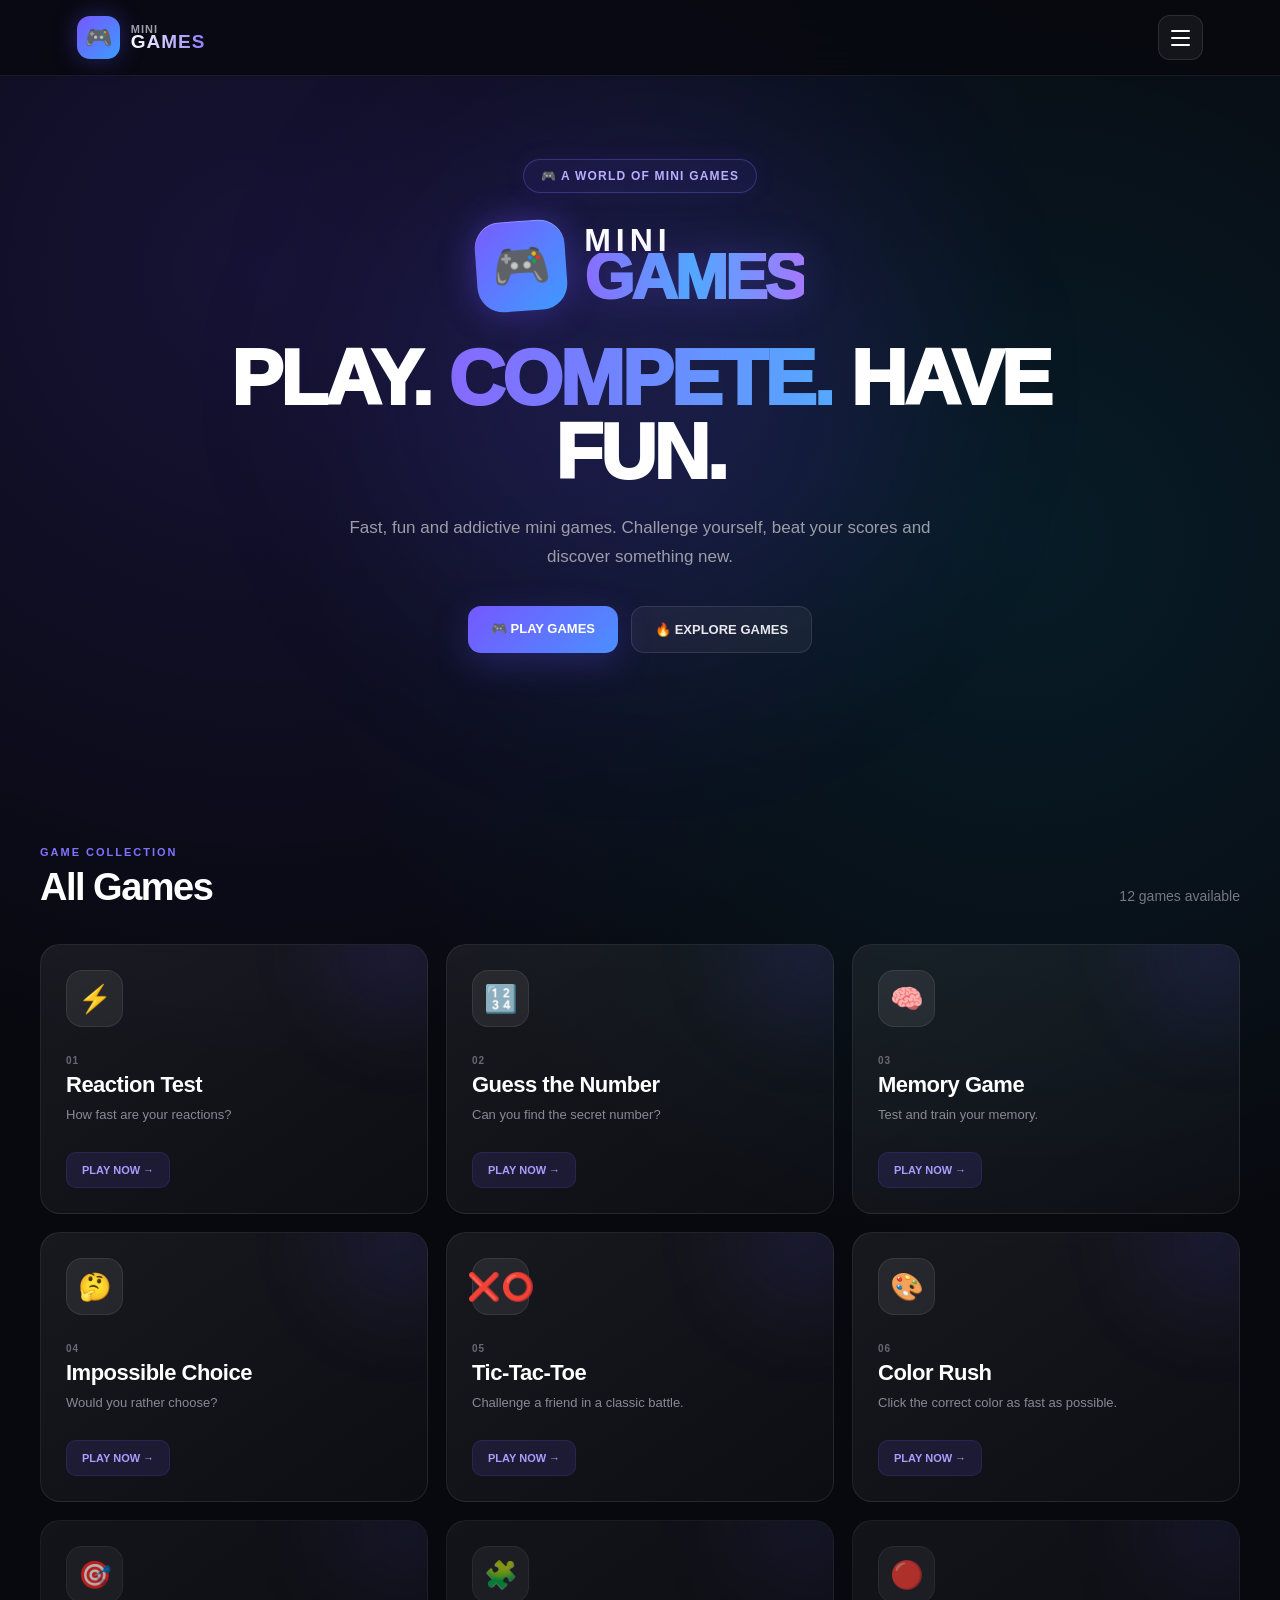
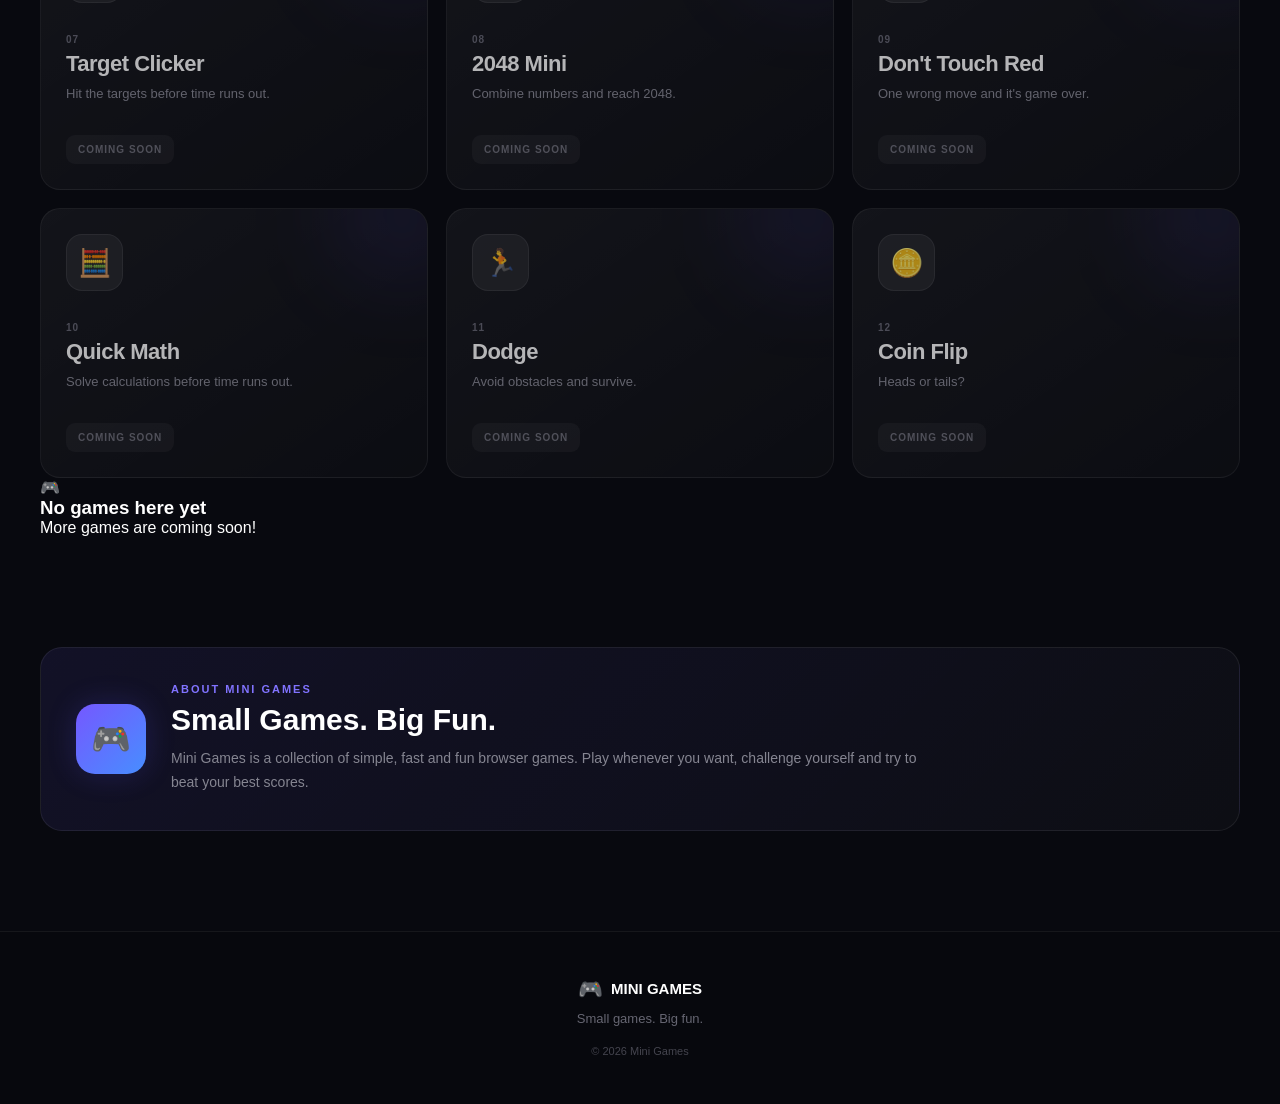
==== index.html @ 621a55b3 "Update index.html" ====
<!DOCTYPE html>
<html lang="en">
<head>
  <meta charset="UTF-8">
  <meta name="viewport" content="width=device-width, initial-scale=1.0">

  <title>Mini Games</title>
  <meta
    name="description"
    content="Play fun, fast and addictive mini games online for free."
  >

  <link rel="stylesheet" href="style.css">
</head>

<body>

  <!-- ================================
       MENU OVERLAY
  ================================= -->

  <div class="menu-overlay" id="menuOverlay"></div>


  <!-- ================================
       SIDE MENU
  ================================= -->

  <aside class="side-menu" id="sideMenu">

    <div class="menu-header">

      <div class="menu-logo">
        <span class="menu-logo-icon">🎮</span>

        <div>
          <span>MINI</span>
          <strong>GAMES</strong>
        </div>
      </div>

      <button
        class="close-menu"
        id="closeMenu"
        aria-label="Close menu"
      >
        ×
      </button>

    </div>


    <div class="menu-title">
      GAME CATEGORIES
    </div>


    <nav class="category-menu">

      <button class="category-link active" data-filter="all">
        <span>🎮</span>
        <span>All Games</span>
      </button>

      <button class="category-link" data-filter="two-players">
        <span>👥</span>
        <span>Two Players</span>
      </button>

      <button class="category-link" data-filter="brain">
        <span>🧠</span>
        <span>Brain & Memory</span>
      </button>

      <button class="category-link" data-filter="math">
        <span>🧮</span>
        <span>Math</span>
      </button>

      <button class="category-link" data-filter="reflex">
        <span>⚡</span>
        <span>Reflex</span>
      </button>

      <button class="category-link" data-filter="action">
        <span>🏃</span>
        <span>Action</span>
      </button>

      <button class="category-link" data-filter="choice">
        <span>🎲</span>
        <span>Luck & Choice</span>
      </button>

    </nav>


    <div class="menu-divider"></div>


    <nav class="extra-menu">

      <a href="#home">
        🏠 Home
      </a>

      <a href="#about">
        ℹ️ About
      </a>

    </nav>

  </aside>


  <!-- ================================
       TOP BAR
  ================================= -->

  <header class="topbar">

    <div class="topbar-logo">

      <div class="topbar-icon">
        🎮
      </div>

      <div class="topbar-name">
        <span>MINI</span>
        <strong>GAMES</strong>
      </div>

    </div>


    <button
      class="menu-button"
      id="openMenu"
      aria-label="Open menu"
    >
      <span></span>
      <span></span>
      <span></span>
    </button>

  </header>


  <!-- ================================
       MAIN
  ================================= -->

  <main id="home">


    <!-- HERO -->

    <section class="hero">

      <div class="hero-content">

        <div class="hero-badge">
          🎮 A WORLD OF MINI GAMES
        </div>


        <div class="hero-logo">

          <div class="hero-logo-icon">
            🎮
          </div>

          <div class="hero-logo-text">
            <span>MINI</span>
            <strong>GAMES</strong>
          </div>

        </div>


        <h1>
          PLAY.
          <span>COMPETE.</span>
          HAVE FUN.
        </h1>


        <p>
          Fast, fun and addictive mini games.
          Challenge yourself, beat your scores
          and discover something new.
        </p>


        <div class="hero-buttons">

          <a
            href="#games"
            class="btn btn-primary"
          >
            🎮 PLAY GAMES
          </a>

          <a
            href="#games"
            class="btn btn-secondary"
          >
            🔥 EXPLORE GAMES
          </a>

        </div>

      </div>

    </section>


    <!-- ================================
         GAMES
    ================================= -->

    <section
      class="games-section"
      id="games"
    >

      <div class="section-heading">

        <div>

          <span class="section-label">
            GAME COLLECTION
          </span>

          <h2 id="gamesTitle">
            All Games
          </h2>

        </div>

        <p id="gamesCount">
          12 games available
        </p>

      </div>


      <div class="games-grid" id="gamesGrid">


        <!-- ================================
             01 REACTION TEST
        ================================= -->

        <article
          class="game-card"
          data-category="reflex"
        >

          <div class="game-icon">
            ⚡
          </div>

          <div class="game-info">

            <span class="game-number">
              01
            </span>

            <h3>
              Reaction Test
            </h3>

            <p>
              How fast are your reactions?
            </p>

          </div>

          <a
            href="games/reaction.html"
            class="game-button"
          >
            PLAY NOW →
          </a>

        </article>


        <!-- ================================
             02 GUESS THE NUMBER
        ================================= -->

        <article
          class="game-card"
          data-category="brain"
        >

          <div class="game-icon">
            🔢
          </div>

          <div class="game-info">

            <span class="game-number">
              02
            </span>

            <h3>
              Guess the Number
            </h3>

            <p>
              Can you find the secret number?
            </p>

          </div>

          <a
            href="games/guess.html"
            class="game-button"
          >
            PLAY NOW →
          </a>

        </article>


        <!-- ================================
             03 MEMORY
        ================================= -->

        <article
          class="game-card"
          data-category="brain"
        >

          <div class="game-icon">
            🧠
          </div>

          <div class="game-info">

            <span class="game-number">
              03
            </span>

            <h3>
              Memory Game
            </h3>

            <p>
              Test and train your memory.
            </p>

          </div>

          <a
            href="games/memory.html"
            class="game-button"
          >
            PLAY NOW →
          </a>

        </article>


        <!-- ================================
             04 IMPOSSIBLE CHOICE
        ================================= -->

        <article
          class="game-card"
          data-category="choice"
        >

          <div class="game-icon">
            🤔
          </div>

          <div class="game-info">

            <span class="game-number">
              04
            </span>

            <h3>
              Impossible Choice
            </h3>

            <p>
              Would you rather choose?
            </p>

          </div>

          <a
            href="games/impossible.html"
            class="game-button"
          >
            PLAY NOW →
          </a>

        </article>


        <!-- ================================
             05 TIC TAC TOE
        ================================= -->

        <article
          class="game-card"
          data-category="two-players"
        >

          <div class="game-icon">
            ❌⭕
          </div>

          <div class="game-info">

            <span class="game-number">
              05
            </span>

            <h3>
              Tic-Tac-Toe
            </h3>

            <p>
              Challenge a friend in a classic battle.
            </p>

          </div>

          <a
            href="games/tic-tac-toe.html"
            class="game-button"
          >
            PLAY NOW →
          </a>

        </article>


        <!-- ================================
             06 COLOR RUSH
        ================================= -->

        <article
          class="game-card"
          data-category="reflex"
        >

          <div class="game-icon">
            🎨
          </div>

          <div class="game-info">

            <span class="game-number">
              06
            </span>

            <h3>
              Color Rush
            </h3>

            <p>
              Click the correct color as fast as possible.
            </p>

          </div>

          <a
            href="games/color-rush.html"
            class="game-button"
          >
            PLAY NOW →
          </a>

        </article>


        <!-- ================================
             07 TARGET CLICKER
        ================================= -->

        <article
          class="game-card coming-soon"
          data-category="reflex"
        >

          <div class="game-icon">
            🎯
          </div>

          <div class="game-info">

            <span class="game-number">
              07
            </span>

            <h3>
              Target Clicker
            </h3>

            <p>
              Hit the targets before time runs out.
            </p>

          </div>

          <span class="coming-label">
            COMING SOON
          </span>

        </article>


        <!-- ================================
             08 2048
        ================================= -->

        <article
          class="game-card coming-soon"
          data-category="brain"
        >

          <div class="game-icon">
            🧩
          </div>

          <div class="game-info">

            <span class="game-number">
              08
            </span>

            <h3>
              2048 Mini
            </h3>

            <p>
              Combine numbers and reach 2048.
            </p>

          </div>

          <span class="coming-label">
            COMING SOON
          </span>

        </article>


        <!-- ================================
             09 DON'T TOUCH RED
        ================================= -->

        <article
          class="game-card coming-soon"
          data-category="action"
        >

          <div class="game-icon">
            🔴
          </div>

          <div class="game-info">

            <span class="game-number">
              09
            </span>

            <h3>
              Don't Touch Red
            </h3>

            <p>
              One wrong move and it's game over.
            </p>

          </div>

          <span class="coming-label">
            COMING SOON
          </span>

        </article>


        <!-- ================================
             10 QUICK MATH
        ================================= -->

        <article
          class="game-card coming-soon"
          data-category="math"
        >

          <div class="game-icon">
            🧮
          </div>

          <div class="game-info">

            <span class="game-number">
              10
            </span>

            <h3>
              Quick Math
            </h3>

            <p>
              Solve calculations before time runs out.
            </p>

          </div>

          <span class="coming-label">
            COMING SOON
          </span>

        </article>


        <!-- ================================
             11 DODGE
        ================================= -->

        <article
          class="game-card coming-soon"
          data-category="action"
        >

          <div class="game-icon">
            🏃
          </div>

          <div class="game-info">

            <span class="game-number">
              11
            </span>

            <h3>
              Dodge
            </h3>

            <p>
              Avoid obstacles and survive.
            </p>

          </div>

          <span class="coming-label">
            COMING SOON
          </span>

        </article>


        <!-- ================================
             12 COIN FLIP
        ================================= -->

        <article
          class="game-card coming-soon"
          data-category="choice"
        >

          <div class="game-icon">
            🪙
          </div>

          <div class="game-info">

            <span class="game-number">
              12
            </span>

            <h3>
              Coin Flip
            </h3>

            <p>
              Heads or tails?
            </p>

          </div>

          <span class="coming-label">
            COMING SOON
          </span>

        </article>


      </div>


      <!-- NO RESULTS -->

      <div
        class="no-results"
        id="noResults"
      >

        <div>
          🎮
        </div>

        <h3>
          No games here yet
        </h3>

        <p>
          More games are coming soon!
        </p>

      </div>

    </section>


    <!-- ================================
         ABOUT
    ================================= -->

    <section
      class="about-section"
      id="about"
    >

      <div class="about-box">

        <div class="about-icon">
          🎮
        </div>

        <div>

          <span class="section-label">
            ABOUT MINI GAMES
          </span>

          <h2>
            Small Games. Big Fun.
          </h2>

          <p>
            Mini Games is a collection of simple,
            fast and fun browser games. Play whenever
            you want, challenge yourself and try to
            beat your best scores.
          </p>

        </div>

      </div>

    </section>

  </main>


  <!-- ================================
       FOOTER
  ================================= -->

  <footer>

    <div class="footer-logo">

      <span>🎮</span>

      <strong>
        MINI GAMES
      </strong>

    </div>

    <p>
      Small games. Big fun.
    </p>

    <span class="copyright">
      © 2026 Mini Games
    </span>

  </footer>


  <!-- ================================
       JAVASCRIPT
  ================================= -->

  <script>

    /* -------------------------------
       MENU
    -------------------------------- */

    const openMenu =
      document.getElementById("openMenu");

    const closeMenu =
      document.getElementById("closeMenu");

    const sideMenu =
      document.getElementById("sideMenu");

    const menuOverlay =
      document.getElementById("menuOverlay");


    function showMenu() {

      sideMenu.classList.add("active");

      menuOverlay.classList.add("active");

      document.body.classList.add("menu-open");

    }


    function hideMenu() {

      sideMenu.classList.remove("active");

      menuOverlay.classList.remove("active");

      document.body.classList.remove("menu-open");

    }


    openMenu.addEventListener(
      "click",
      showMenu
    );

    closeMenu.addEventListener(
      "click",
      hideMenu
    );

    menuOverlay.addEventListener(
      "click",
      hideMenu
    );


    /* -------------------------------
       GAME FILTER
    -------------------------------- */

    const categoryLinks =
      document.querySelectorAll(
        ".category-link"
      );

    const gameCards =
      document.querySelectorAll(
        ".game-card"
      );

    const gamesTitle =
      document.getElementById(
        "gamesTitle"
      );

    const gamesCount =
      document.getElementById(
        "gamesCount"
      );

    const noResults =
      document.getElementById(
        "noResults"
      );


    const categoryNames = {

      "all": "All Games",

      "two-players":
        "Two Players",

      "brain":
        "Brain & Memory",

      "math":
        "Math",

      "reflex":
        "Reflex",

      "action":
        "Action",

      "choice":
        "Luck & Choice"

    };


    function filterGames(category) {

      let visibleGames = 0;


      gameCards.forEach(card => {

        const cardCategory =
          card.dataset.category;


        if (
          category === "all" ||
          cardCategory === category
        ) {

          card.classList.remove(
            "hidden-game"
          );

          visibleGames++;

        } else {

          card.classList.add(
            "hidden-game"
          );

        }

      });


      gamesTitle.textContent =
        categoryNames[category];


      if (visibleGames === 1) {

        gamesCount.textContent =
          "1 game";

      } else {

        gamesCount.textContent =
          visibleGames + " games";

      }


      if (visibleGames === 0) {

        noResults.classList.add(
          "show"
        );

      } else {

        noResults.classList.remove(
          "show"
        );

      }

    }


    categoryLinks.forEach(button => {

      button.addEventListener(
        "click",
        () => {

          categoryLinks.forEach(
            item =>
              item.classList.remove(
                "active"
              )
          );


          button.classList.add(
            "active"
          );


          const category =
            button.dataset.filter;


          filterGames(category);

          hideMenu();


          document.getElementById(
            "games"
          ).scrollIntoView({
            behavior: "smooth"
          });

        }
      );

    });


    /* -------------------------------
       CLOSE MENU WITH ESC
    -------------------------------- */

    document.addEventListener(
      "keydown",
      event => {

        if (event.key === "Escape") {

          hideMenu();

        }

      }
    );

  </script>

</body>
</html>
---- style.css ----
/* ================================
   MINI GAMES
   MAIN WEBSITE STYLES
================================ */

* {
  margin: 0;
  padding: 0;
  box-sizing: border-box;
}

html {
  scroll-behavior: smooth;
}

body {
  font-family: Arial, Helvetica, sans-serif;
  background:
    radial-gradient(circle at 20% 10%, rgba(96, 70, 255, 0.16), transparent 30%),
    radial-gradient(circle at 80% 20%, rgba(0, 200, 255, 0.10), transparent 30%),
    #08090f;
  color: #ffffff;
  min-height: 100vh;
  overflow-x: hidden;
}

body.menu-open {
  overflow: hidden;
}

a {
  text-decoration: none;
  color: inherit;
}


/* ================================
   TOP BAR
================================ */

.topbar {
  position: sticky;
  top: 0;
  z-index: 1000;

  height: 76px;
  padding: 0 6%;

  display: flex;
  align-items: center;
  justify-content: space-between;

  background: rgba(8, 9, 15, 0.82);
  backdrop-filter: blur(18px);

  border-bottom: 1px solid rgba(255, 255, 255, 0.07);
}


/* TOPBAR LOGO */

.topbar-logo {
  display: flex;
  align-items: center;
  gap: 11px;

  cursor: pointer;
}

.topbar-icon {
  width: 43px;
  height: 43px;

  display: flex;
  align-items: center;
  justify-content: center;

  border-radius: 13px;

  background: linear-gradient(135deg, #7657ff, #3c9cff);

  font-size: 22px;

  box-shadow:
    0 0 25px rgba(100, 80, 255, 0.35);
}

.topbar-name {
  display: flex;
  flex-direction: column;

  line-height: 0.82;
  letter-spacing: 1px;
}

.topbar-name span {
  font-size: 11px;
  font-weight: 800;

  color: #9c9ca8;
}

.topbar-name strong {
  font-size: 19px;
  font-weight: 900;

  background: linear-gradient(90deg, #ffffff, #8f7cff);
  -webkit-background-clip: text;
  background-clip: text;
  color: transparent;
}


/* MENU BUTTON */

.menu-button {
  width: 45px;
  height: 45px;

  border: 1px solid rgba(255,255,255,0.1);
  border-radius: 12px;

  background: rgba(255,255,255,0.05);

  display: flex;
  flex-direction: column;
  justify-content: center;
  align-items: center;
  gap: 5px;

  cursor: pointer;

  transition: 0.25s;
}

.menu-button:hover {
  background: rgba(255,255,255,0.1);
  transform: scale(1.05);
}

.menu-button span {
  width: 19px;
  height: 2px;

  border-radius: 5px;

  background: white;
}


/* ================================
   SIDE MENU
================================ */

.side-menu {
  position: fixed;
  top: 0;
  left: 0;

  width: 310px;
  height: 100vh;

  padding: 25px;

  z-index: 2000;

  background:
    radial-gradient(circle at top left, rgba(100, 70, 255, 0.2), transparent 35%),
    #10111a;

  border-right: 1px solid rgba(255,255,255,0.08);

  transform: translateX(-100%);
  transition: transform 0.35s ease;
}

.side-menu.active {
  transform: translateX(0);
}

.menu-overlay {
  position: fixed;
  inset: 0;

  z-index: 1500;

  background: rgba(0,0,0,0.65);

  opacity: 0;
  pointer-events: none;

  transition: 0.3s;
}

.menu-overlay.active {
  opacity: 1;
  pointer-events: auto;
}

.menu-header {
  display: flex;
  align-items: center;
  justify-content: space-between;

  margin-bottom: 45px;
}

.menu-logo {
  display: flex;
  align-items: center;
  gap: 10px;

  font-size: 16px;
  font-weight: 900;
  letter-spacing: 1px;
}

.menu-logo-icon {
  width: 39px;
  height: 39px;

  display: flex;
  align-items: center;
  justify-content: center;

  border-radius: 11px;

  background: linear-gradient(135deg, #7657ff, #3c9cff);

  box-shadow: 0 0 20px rgba(100,80,255,0.3);
}

.close-menu {
  width: 40px;
  height: 40px;

  border: none;
  border-radius: 10px;

  background: rgba(255,255,255,0.07);
  color: white;

  font-size: 28px;

  cursor: pointer;
}

.side-menu nav {
  display: flex;
  flex-direction: column;
  gap: 8px;
}

.side-menu nav a {
  padding: 15px 16px;

  border-radius: 12px;

  color: #c9c9d3;

  font-size: 15px;
  font-weight: 700;

  transition: 0.25s;
}

.side-menu nav a:hover {
  color: white;

  background: rgba(255,255,255,0.07);

  transform: translateX(5px);
}


/* ================================
   HERO
================================ */

.hero {
  min-height: 680px;

  display: flex;
  align-items: center;
  justify-content: center;

  text-align: center;

  padding: 80px 20px 100px;

  position: relative;
}

.hero::before {
  content: "";

  position: absolute;

  width: 500px;
  height: 500px;

  border-radius: 50%;

  background: rgba(99, 75, 255, 0.13);

  filter: blur(100px);

  top: 60px;
  left: 50%;

  transform: translateX(-50%);

  pointer-events: none;
}

.hero-content {
  position: relative;
  z-index: 1;

  max-width: 900px;
}


/* BADGE */

.hero-badge {
  display: inline-flex;

  padding: 9px 17px;

  border-radius: 999px;

  border: 1px solid rgba(130, 110, 255, 0.3);

  background: rgba(100, 80, 255, 0.08);

  color: #b8afff;

  font-size: 12px;
  font-weight: 800;
  letter-spacing: 1.2px;

  margin-bottom: 28px;

  box-shadow: 0 0 25px rgba(100,80,255,0.08);
}


/* ================================
   BIG LOGO
================================ */

.hero-logo {
  display: flex;
  justify-content: center;
  align-items: center;

  gap: 18px;

  margin-bottom: 30px;
}

.hero-logo-icon {
  width: 90px;
  height: 90px;

  display: flex;
  align-items: center;
  justify-content: center;

  border-radius: 26px;

  font-size: 47px;

  background:
    linear-gradient(135deg, #795cff, #3d9cff);

  box-shadow:
    0 0 35px rgba(100, 80, 255, 0.4),
    inset 0 1px 0 rgba(255,255,255,0.25);

  transform: rotate(-4deg);
}

.hero-logo-text {
  display: flex;
  flex-direction: column;

  text-align: left;

  line-height: 0.78;
}

.hero-logo-text span {
  font-size: 32px;

  font-weight: 900;
  letter-spacing: 5px;

  color: #ffffff;
}

.hero-logo-text strong {
  font-size: 64px;

  font-weight: 1000;
  letter-spacing: -3px;

  background: linear-gradient(
    90deg,
    #8a6cff,
    #52a7ff,
    #a478ff
  );

  -webkit-background-clip: text;
  background-clip: text;

  color: transparent;

  filter: drop-shadow(0 0 18px rgba(110,90,255,0.25));
}


/* HERO HEADING */

.hero h1 {
  font-size: clamp(40px, 7vw, 78px);

  line-height: 0.95;

  font-weight: 1000;

  letter-spacing: -3px;

  margin-bottom: 25px;
}

.hero h1 span {
  display: inline-block;

  background: linear-gradient(90deg, #8669ff, #55a8ff);

  -webkit-background-clip: text;
  background-clip: text;

  color: transparent;
}

.hero p {
  max-width: 620px;

  margin: 0 auto 35px;

  color: #9d9da9;

  font-size: 17px;

  line-height: 1.7;
}


/* HERO BUTTONS */

.hero-buttons {
  display: flex;
  justify-content: center;

  gap: 13px;

  flex-wrap: wrap;
}

.btn {
  padding: 15px 23px;

  border-radius: 13px;

  font-size: 13px;
  font-weight: 900;

  transition: 0.25s;
}

.btn-primary {
  background: linear-gradient(135deg, #7558ff, #4b8fff);

  box-shadow:
    0 10px 35px rgba(91, 78, 255, 0.25);
}

.btn-primary:hover {
  transform: translateY(-3px);

  box-shadow:
    0 15px 40px rgba(91, 78, 255, 0.4);
}

.btn-secondary {
  border: 1px solid rgba(255,255,255,0.1);

  background: rgba(255,255,255,0.05);

  color: #e7e7ed;
}

.btn-secondary:hover {
  background: rgba(255,255,255,0.09);

  transform: translateY(-3px);
}


/* ================================
   GAMES SECTION
================================ */

.games-section {
  max-width: 1250px;

  margin: 0 auto;

  padding: 90px 25px;
}

.section-heading {
  display: flex;
  align-items: end;
  justify-content: space-between;

  gap: 30px;

  margin-bottom: 35px;
}

.section-label {
  display: block;

  color: #8173ff;

  font-size: 11px;
  font-weight: 900;

  letter-spacing: 2px;

  margin-bottom: 8px;
}

.section-heading h2 {
  font-size: 38px;

  letter-spacing: -1.5px;
}

.section-heading > p {
  color: #777783;

  font-size: 14px;

  margin-bottom: 5px;
}


/* GAME GRID */

.games-grid {
  display: grid;

  grid-template-columns: repeat(3, 1fr);

  gap: 18px;
}


/* GAME CARD */

.game-card {
  position: relative;

  min-height: 270px;

  padding: 25px;

  display: flex;
  flex-direction: column;

  justify-content: space-between;

  overflow: hidden;

  border-radius: 20px;

  border: 1px solid rgba(255,255,255,0.08);

  background:
    linear-gradient(
      145deg,
      rgba(255,255,255,0.065),
      rgba(255,255,255,0.025)
    );

  transition:
    transform 0.3s,
    border-color 0.3s,
    box-shadow 0.3s;
}

.game-card::before {
  content: "";

  position: absolute;

  width: 150px;
  height: 150px;

  border-radius: 50%;

  background: rgba(104, 82, 255, 0.10);

  filter: blur(40px);

  top: -70px;
  right: -50px;

  pointer-events: none;
}

.game-card:hover {
  transform: translateY(-7px);

  border-color: rgba(122, 99, 255, 0.35);

  box-shadow:
    0 20px 50px rgba(0,0,0,0.3),
    0 0 30px rgba(90,75,255,0.08);
}


/* GAME ICON */

.game-icon {
  width: 57px;
  height: 57px;

  display: flex;
  align-items: center;
  justify-content: center;

  border-radius: 16px;

  background: rgba(255,255,255,0.07);

  border: 1px solid rgba(255,255,255,0.08);

  font-size: 27px;

  margin-bottom: 20px;
}

.game-info {
  position: relative;
  z-index: 1;
}

.game-number {
  color: #686875;

  font-size: 10px;
  font-weight: 900;

  letter-spacing: 1px;
}

.game-info h3 {
  font-size: 22px;

  margin: 4px 0 7px;

  letter-spacing: -0.5px;
}

.game-info p {
  color: #898995;

  font-size: 13px;

  line-height: 1.5;
}


/* GAME BUTTON */

.game-button {
  display: inline-flex;

  align-self: flex-start;

  margin-top: 25px;

  padding: 11px 15px;

  border-radius: 10px;

  background: rgba(118, 88, 255, 0.12);

  color: #a99cff;

  font-size: 11px;
  font-weight: 900;

  border: 1px solid rgba(118,88,255,0.15);

  transition: 0.25s;
}

.game-button:hover {
  background: rgba(118,88,255,0.2);

  color: white;

  transform: translateX(3px);
}


/* COMING SOON */

.coming-soon {
  opacity: 0.7;
}

.coming-label {
  display: inline-flex;

  align-self: flex-start;

  margin-top: 25px;

  padding: 9px 12px;

  border-radius: 9px;

  background: rgba(255,255,255,0.05);

  color: #6f6f7a;

  font-size: 10px;
  font-weight: 900;

  letter-spacing: 1px;
}


/* ================================
   ABOUT
================================ */

.about-section {
  max-width: 1250px;

  margin: 0 auto;

  padding: 20px 25px 100px;
}

.about-box {
  display: flex;

  align-items: center;

  gap: 25px;

  padding: 35px;

  border-radius: 22px;

  border: 1px solid rgba(255,255,255,0.07);

  background:
    linear-gradient(
      135deg,
      rgba(110,90,255,0.10),
      rgba(255,255,255,0.025)
    );
}

.about-icon {
  width: 70px;
  height: 70px;

  flex-shrink: 0;

  display: flex;
  align-items: center;
  justify-content: center;

  border-radius: 19px;

  background: linear-gradient(135deg, #7558ff, #478eff);

  font-size: 32px;

  box-shadow: 0 0 30px rgba(90,80,255,0.2);
}

.about-box h2 {
  font-size: 30px;

  margin-bottom: 10px;
}

.about-box p {
  max-width: 750px;

  color: #858591;

  line-height: 1.7;

  font-size: 14px;
}


/* ================================
   FOOTER
================================ */

footer {
  padding: 45px 25px;

  text-align: center;

  border-top: 1px solid rgba(255,255,255,0.06);

  background: rgba(0,0,0,0.15);
}

.footer-logo {
  display: flex;

  justify-content: center;
  align-items: center;

  gap: 8px;

  font-size: 15px;

  margin-bottom: 10px;
}

.footer-logo span {
  font-size: 20px;
}

footer p {
  color: #666672;

  font-size: 13px;

  margin-bottom: 15px;
}

.copyright {
  color: #44444e;

  font-size: 11px;
}


/* ================================
   TABLET
================================ */

@media (max-width: 950px) {

  .games-grid {
    grid-template-columns: repeat(2, 1fr);
  }

}


/* ================================
   MOBILE
================================ */

@media (max-width: 650px) {

  .topbar {
    height: 68px;

    padding: 0 18px;
  }

  .topbar-icon {
    width: 39px;
    height: 39px;

    font-size: 20px;
  }

  .topbar-name strong {
    font-size: 17px;
  }


  .side-menu {
    width: 285px;
  }


  .hero {
    min-height: auto;

    padding: 70px 18px 80px;
  }

  .hero-badge {
    font-size: 9px;

    letter-spacing: 0.8px;
  }


  .hero-logo {
    gap: 12px;

    margin-bottom: 28px;
  }

  .hero-logo-icon {
    width: 66px;
    height: 66px;

    border-radius: 19px;

    font-size: 34px;
  }

  .hero-logo-text span {
    font-size: 22px;

    letter-spacing: 3px;
  }

  .hero-logo-text strong {
    font-size: 42px;

    letter-spacing: -2px;
  }


  .hero h1 {
    font-size: 43px;

    letter-spacing: -2px;
  }

  .hero p {
    font-size: 14px;
  }


  .hero-buttons {
    flex-direction: column;

    align-items: stretch;
  }

  .btn {
    text-align: center;
  }


  .games-section {
    padding: 65px 18px;
  }

  .section-heading {
    display: block;
  }

  .section-heading h2 {
    font-size: 31px;
  }

  .section-heading > p {
    margin-top: 8px;
  }


  .games-grid {
    grid-template-columns: 1fr;

    gap: 14px;
  }


  .game-card {
    min-height: 245px;

    padding: 22px;
  }


  .about-section {
    padding: 0 18px 70px;
  }

  .about-box {
    flex-direction: column;

    align-items: flex-start;

    padding: 25px;
  }

  .about-box h2 {
    font-size: 26px;
  }

}


/* ================================
   SMALL MOBILE
================================ */

@media (max-width: 390px) {

  .hero-logo-icon {
    width: 58px;
    height: 58px;

    font-size: 29px;
  }

  .hero-logo-text strong {
    font-size: 35px;
  }

  .hero-logo-text span {
    font-size: 19px;
  }

  .hero h1 {
    font-size: 38px;
  }

}
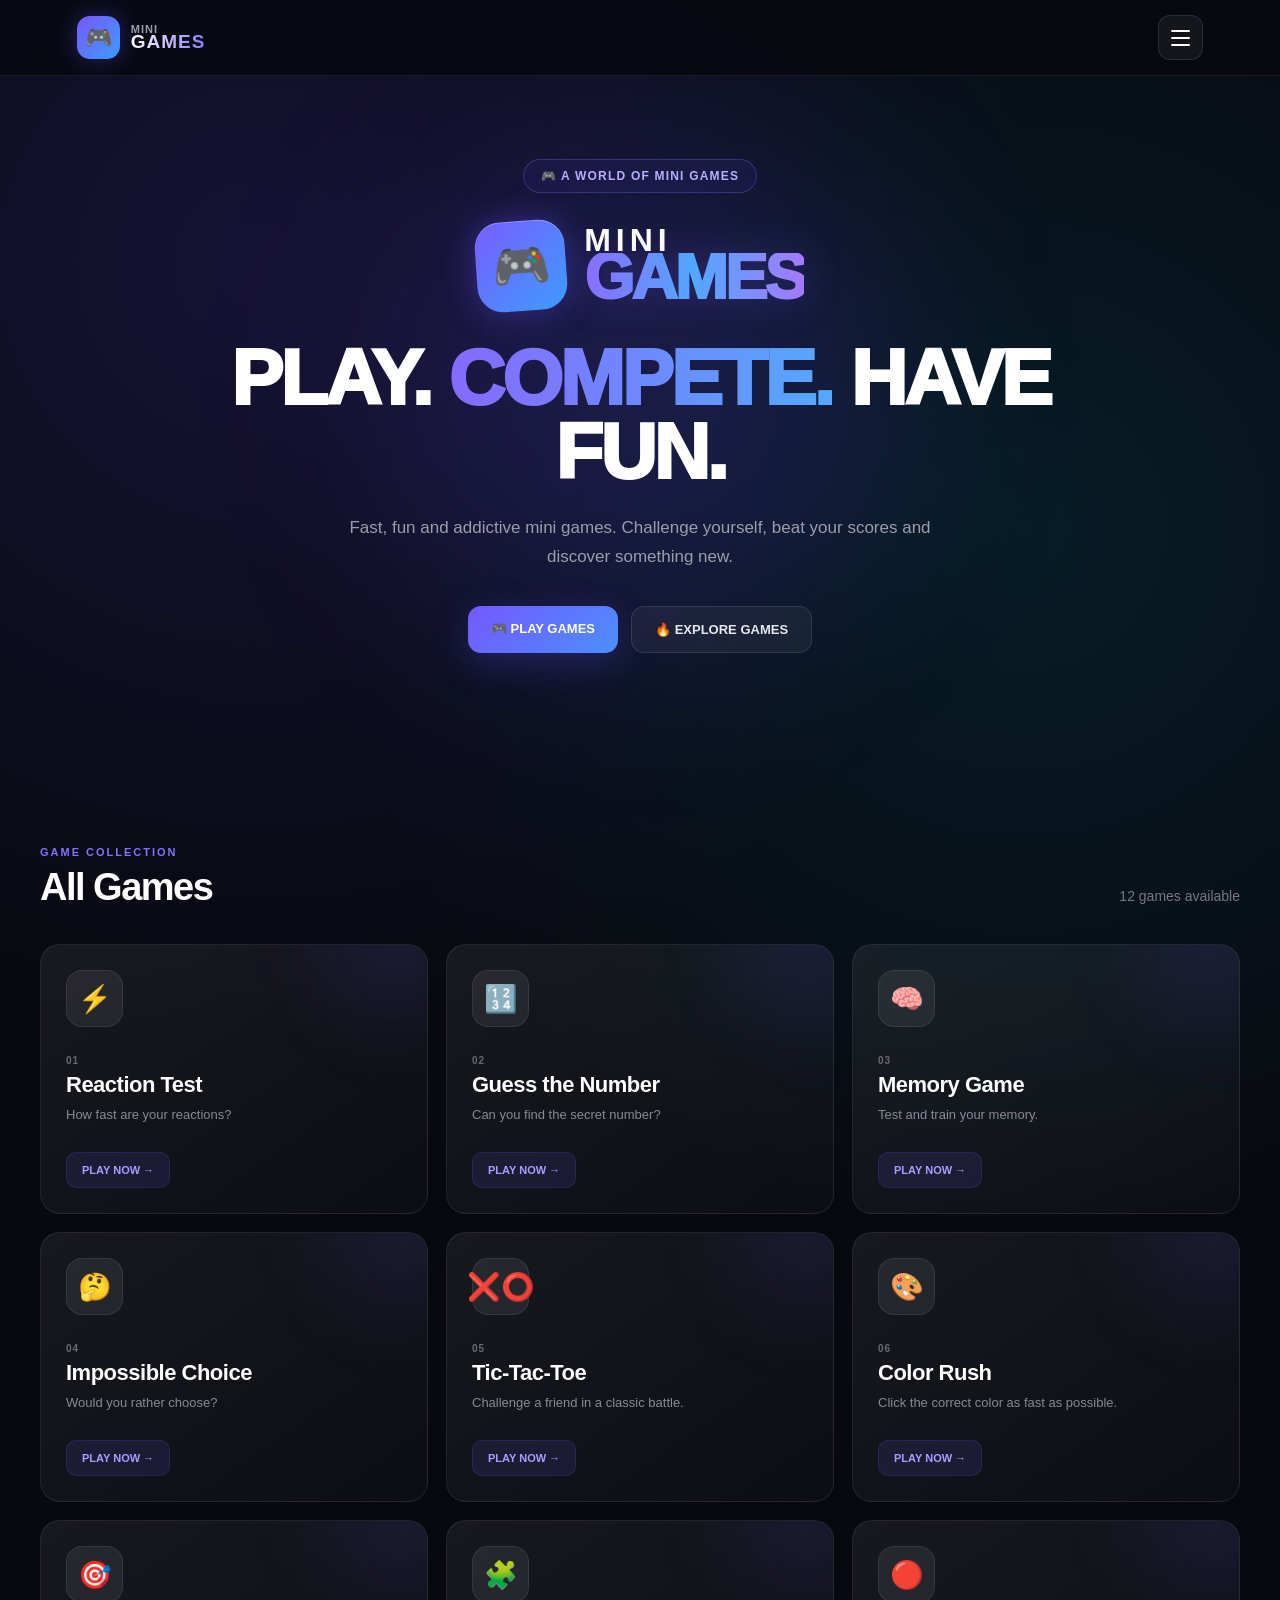
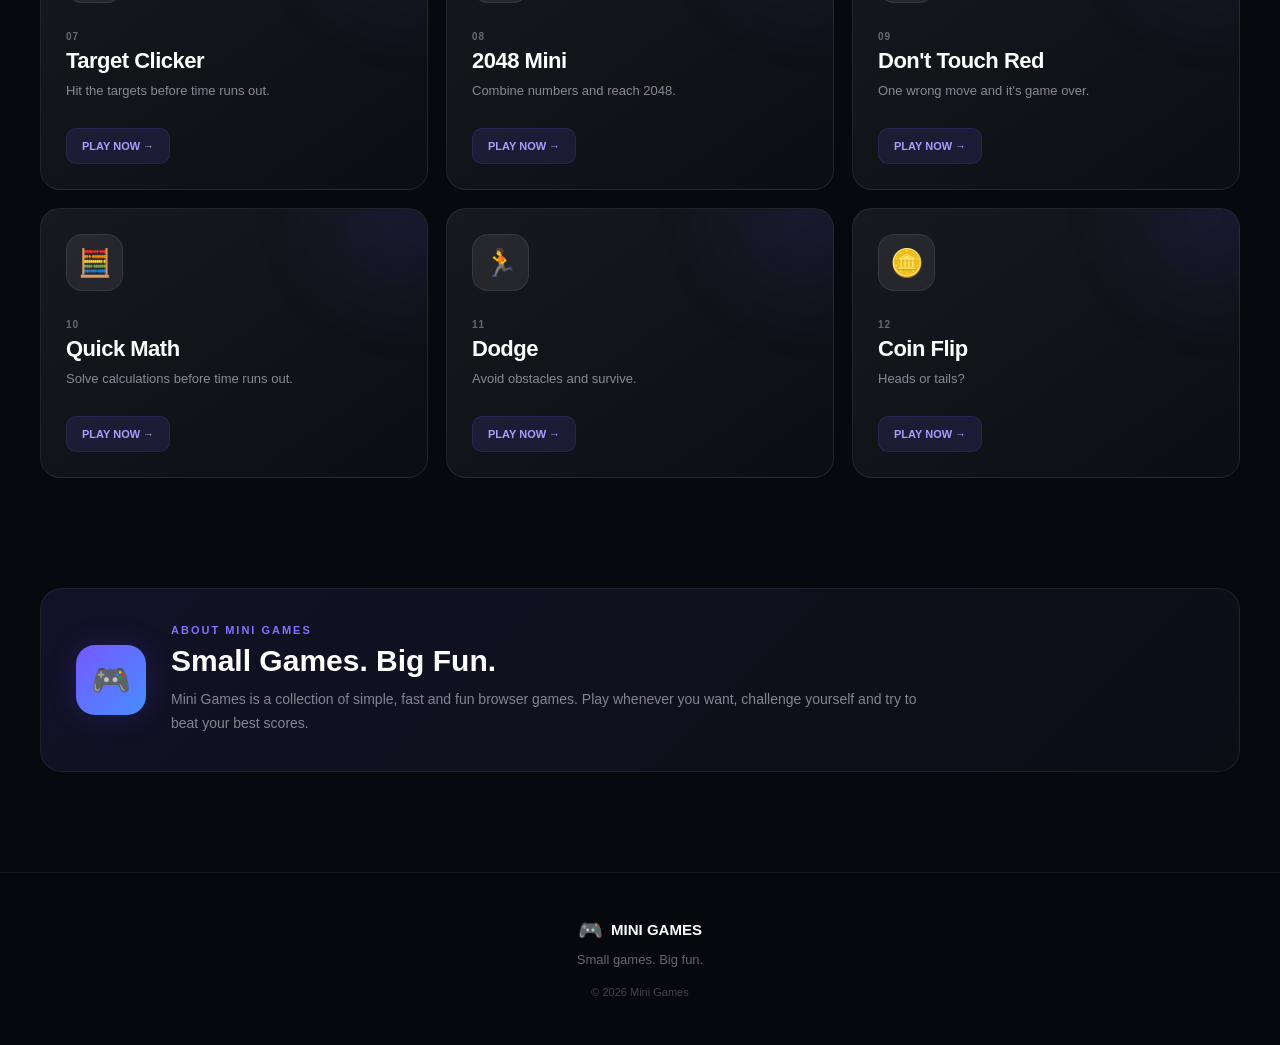
==== commit d526a307: "Update index.html" ====
--- a/index.html
+++ b/index.html
@@ -1,10 +1,12 @@
 <!DOCTYPE html>
 <html lang="en">
+
 <head>
   <meta charset="UTF-8">
   <meta name="viewport" content="width=device-width, initial-scale=1.0">
 
   <title>Mini Games</title>
+
   <meta
     name="description"
     content="Play fun, fast and addictive mini games online for free."
@@ -487,7 +489,7 @@
         ================================= -->
 
         <article
-          class="game-card coming-soon"
+          class="game-card"
           data-category="reflex"
         >
 
@@ -511,9 +513,12 @@
 
           </div>
 
-          <span class="coming-label">
-            COMING SOON
-          </span>
+          <a
+            href="games/target-clicker.html"
+            class="game-button"
+          >
+            PLAY NOW →
+          </a>
 
         </article>
 
@@ -523,7 +528,7 @@
         ================================= -->
 
         <article
-          class="game-card coming-soon"
+          class="game-card"
           data-category="brain"
         >
 
@@ -547,9 +552,12 @@
 
           </div>
 
-          <span class="coming-label">
-            COMING SOON
-          </span>
+          <a
+            href="games/2048.html"
+            class="game-button"
+          >
+            PLAY NOW →
+          </a>
 
         </article>
 
@@ -559,7 +567,7 @@
         ================================= -->
 
         <article
-          class="game-card coming-soon"
+          class="game-card"
           data-category="action"
         >
 
@@ -583,9 +591,12 @@
 
           </div>
 
-          <span class="coming-label">
-            COMING SOON
-          </span>
+          <a
+            href="games/dont-touch-red.html"
+            class="game-button"
+          >
+            PLAY NOW →
+          </a>
 
         </article>
 
@@ -595,7 +606,7 @@
         ================================= -->
 
         <article
-          class="game-card coming-soon"
+          class="game-card"
           data-category="math"
         >
 
@@ -619,9 +630,12 @@
 
           </div>
 
-          <span class="coming-label">
-            COMING SOON
-          </span>
+          <a
+            href="games/quick-math.html"
+            class="game-button"
+          >
+            PLAY NOW →
+          </a>
 
         </article>
 
@@ -631,7 +645,7 @@
         ================================= -->
 
         <article
-          class="game-card coming-soon"
+          class="game-card"
           data-category="action"
         >
 
@@ -655,9 +669,12 @@
 
           </div>
 
-          <span class="coming-label">
-            COMING SOON
-          </span>
+          <a
+            href="games/dodge.html"
+            class="game-button"
+          >
+            PLAY NOW →
+          </a>
 
         </article>
 
@@ -667,7 +684,7 @@
         ================================= -->
 
         <article
-          class="game-card coming-soon"
+          class="game-card"
           data-category="choice"
         >
 
@@ -691,9 +708,12 @@
 
           </div>
 
-          <span class="coming-label">
-            COMING SOON
-          </span>
+          <a
+            href="games/coin-flip.html"
+            class="game-button"
+          >
+            PLAY NOW →
+          </a>
 
         </article>
 
@@ -843,11 +863,13 @@
       showMenu
     );
 
+
     closeMenu.addEventListener(
       "click",
       hideMenu
     );
 
+
     menuOverlay.addEventListener(
       "click",
       hideMenu
@@ -863,21 +885,25 @@
         ".category-link"
       );
 
+
     const gameCards =
       document.querySelectorAll(
         ".game-card"
       );
 
+
     const gamesTitle =
       document.getElementById(
         "gamesTitle"
       );
 
+
     const gamesCount =
       document.getElementById(
         "gamesCount"
       );
 
+
     const noResults =
       document.getElementById(
         "noResults"
@@ -886,7 +912,8 @@
 
     const categoryNames = {
 
-      "all": "All Games",
+      "all":
+        "All Games",
 
       "two-players":
         "Two Players",
@@ -1036,4 +1063,5 @@
   </script>
 
 </body>
+
 </html>
--- a/style.css
+++ b/style.css
@@ -1,7 +1,7 @@
-/* ================================
+/* ==================================
    MINI GAMES
-   MAIN WEBSITE STYLES
-================================ */
+   MAIN STYLE
+================================== */
 
 * {
   margin: 0;
@@ -15,12 +15,24 @@
 
 body {
   font-family: Arial, Helvetica, sans-serif;
-  background:
-    radial-gradient(circle at 20% 10%, rgba(96, 70, 255, 0.16), transparent 30%),
-    radial-gradient(circle at 80% 20%, rgba(0, 200, 255, 0.10), transparent 30%),
+
+  background:
+    radial-gradient(
+      circle at 20% 10%,
+      rgba(96, 70, 255, 0.16),
+      transparent 30%
+    ),
+    radial-gradient(
+      circle at 80% 20%,
+      rgba(0, 200, 255, 0.10),
+      transparent 30%
+    ),
     #08090f;
+
   color: #ffffff;
+
   min-height: 100vh;
+
   overflow-x: hidden;
 }
 
@@ -29,42 +41,50 @@
 }
 
 a {
+  color: inherit;
   text-decoration: none;
-  color: inherit;
-}
-
-
-/* ================================
+}
+
+
+/* ==================================
    TOP BAR
-================================ */
+================================== */
 
 .topbar {
   position: sticky;
+
   top: 0;
+
   z-index: 1000;
 
   height: 76px;
+
   padding: 0 6%;
 
   display: flex;
+
   align-items: center;
+
   justify-content: space-between;
 
-  background: rgba(8, 9, 15, 0.82);
+  background:
+    rgba(8, 9, 15, 0.82);
+
   backdrop-filter: blur(18px);
 
-  border-bottom: 1px solid rgba(255, 255, 255, 0.07);
-}
-
-
-/* TOPBAR LOGO */
+  border-bottom:
+    1px solid rgba(255,255,255,0.07);
+}
+
+
+/* TOP LOGO */
 
 .topbar-logo {
   display: flex;
+
   align-items: center;
+
   gap: 11px;
-
-  cursor: pointer;
 }
 
 .topbar-icon {
@@ -72,29 +92,39 @@
   height: 43px;
 
   display: flex;
+
   align-items: center;
   justify-content: center;
 
   border-radius: 13px;
 
-  background: linear-gradient(135deg, #7657ff, #3c9cff);
+  background:
+    linear-gradient(
+      135deg,
+      #7657ff,
+      #3c9cff
+    );
 
   font-size: 22px;
 
   box-shadow:
-    0 0 25px rgba(100, 80, 255, 0.35);
+    0 0 25px
+    rgba(100,80,255,0.35);
 }
 
 .topbar-name {
   display: flex;
+
   flex-direction: column;
 
   line-height: 0.82;
+
   letter-spacing: 1px;
 }
 
 .topbar-name span {
   font-size: 11px;
+
   font-weight: 800;
 
   color: #9c9ca8;
@@ -102,11 +132,19 @@
 
 .topbar-name strong {
   font-size: 19px;
+
   font-weight: 900;
 
-  background: linear-gradient(90deg, #ffffff, #8f7cff);
+  background:
+    linear-gradient(
+      90deg,
+      #ffffff,
+      #8f7cff
+    );
+
   -webkit-background-clip: text;
   background-clip: text;
+
   color: transparent;
 }
 
@@ -117,15 +155,22 @@
   width: 45px;
   height: 45px;
 
-  border: 1px solid rgba(255,255,255,0.1);
+  border:
+    1px solid rgba(255,255,255,0.1);
+
   border-radius: 12px;
 
-  background: rgba(255,255,255,0.05);
-
-  display: flex;
+  background:
+    rgba(255,255,255,0.05);
+
+  display: flex;
+
   flex-direction: column;
+
   justify-content: center;
+
   align-items: center;
+
   gap: 5px;
 
   cursor: pointer;
@@ -134,7 +179,9 @@
 }
 
 .menu-button:hover {
-  background: rgba(255,255,255,0.1);
+  background:
+    rgba(255,255,255,0.1);
+
   transform: scale(1.05);
 }
 
@@ -148,45 +195,64 @@
 }
 
 
-/* ================================
+/* ==================================
    SIDE MENU
-================================ */
+================================== */
 
 .side-menu {
   position: fixed;
+
   top: 0;
   left: 0;
 
-  width: 310px;
+  width: 315px;
+
   height: 100vh;
 
   padding: 25px;
 
   z-index: 2000;
 
-  background:
-    radial-gradient(circle at top left, rgba(100, 70, 255, 0.2), transparent 35%),
+  overflow-y: auto;
+
+  background:
+    radial-gradient(
+      circle at top left,
+      rgba(100,70,255,0.20),
+      transparent 35%
+    ),
     #10111a;
 
-  border-right: 1px solid rgba(255,255,255,0.08);
-
-  transform: translateX(-100%);
-  transition: transform 0.35s ease;
+  border-right:
+    1px solid rgba(255,255,255,0.08);
+
+  transform:
+    translateX(-100%);
+
+  transition:
+    transform 0.35s ease;
 }
 
 .side-menu.active {
-  transform: translateX(0);
-}
+  transform:
+    translateX(0);
+}
+
+
+/* OVERLAY */
 
 .menu-overlay {
   position: fixed;
+
   inset: 0;
 
   z-index: 1500;
 
-  background: rgba(0,0,0,0.65);
+  background:
+    rgba(0,0,0,0.65);
 
   opacity: 0;
+
   pointer-events: none;
 
   transition: 0.3s;
@@ -194,99 +260,275 @@
 
 .menu-overlay.active {
   opacity: 1;
+
   pointer-events: auto;
 }
 
+
+/* MENU HEADER */
+
 .menu-header {
   display: flex;
+
   align-items: center;
+
   justify-content: space-between;
 
-  margin-bottom: 45px;
-}
+  margin-bottom: 35px;
+}
+
+
+/* MENU LOGO */
 
 .menu-logo {
   display: flex;
+
   align-items: center;
+
   gap: 10px;
-
-  font-size: 16px;
-  font-weight: 900;
-  letter-spacing: 1px;
 }
 
 .menu-logo-icon {
-  width: 39px;
-  height: 39px;
-
-  display: flex;
+  width: 42px;
+  height: 42px;
+
+  display: flex;
+
   align-items: center;
   justify-content: center;
 
-  border-radius: 11px;
-
-  background: linear-gradient(135deg, #7657ff, #3c9cff);
-
-  box-shadow: 0 0 20px rgba(100,80,255,0.3);
-}
+  border-radius: 12px;
+
+  background:
+    linear-gradient(
+      135deg,
+      #7657ff,
+      #3c9cff
+    );
+
+  box-shadow:
+    0 0 20px
+    rgba(100,80,255,0.3);
+}
+
+.menu-logo div {
+  display: flex;
+
+  flex-direction: column;
+
+  line-height: 0.85;
+}
+
+.menu-logo div span {
+  font-size: 10px;
+
+  color: #9999a5;
+
+  font-weight: 800;
+}
+
+.menu-logo div strong {
+  font-size: 18px;
+
+  font-weight: 900;
+
+  background:
+    linear-gradient(
+      90deg,
+      #ffffff,
+      #8f7cff
+    );
+
+  -webkit-background-clip: text;
+  background-clip: text;
+
+  color: transparent;
+}
+
+
+/* CLOSE */
 
 .close-menu {
   width: 40px;
   height: 40px;
 
   border: none;
+
   border-radius: 10px;
 
-  background: rgba(255,255,255,0.07);
+  background:
+    rgba(255,255,255,0.07);
+
   color: white;
 
   font-size: 28px;
 
   cursor: pointer;
-}
-
-.side-menu nav {
-  display: flex;
+
+  transition: 0.2s;
+}
+
+.close-menu:hover {
+  background:
+    rgba(255,255,255,0.13);
+}
+
+
+/* MENU TITLE */
+
+.menu-title {
+  color: #686875;
+
+  font-size: 10px;
+
+  font-weight: 900;
+
+  letter-spacing: 1.7px;
+
+  margin-bottom: 10px;
+}
+
+
+/* CATEGORY MENU */
+
+.category-menu {
+  display: flex;
+
   flex-direction: column;
-  gap: 8px;
-}
-
-.side-menu nav a {
-  padding: 15px 16px;
-
-  border-radius: 12px;
-
-  color: #c9c9d3;
-
-  font-size: 15px;
+
+  gap: 5px;
+}
+
+.category-link {
+  width: 100%;
+
+  display: flex;
+
+  align-items: center;
+
+  gap: 13px;
+
+  padding: 13px 14px;
+
+  border: none;
+
+  border-radius: 11px;
+
+  background: transparent;
+
+  color: #aaaab6;
+
+  font-family: inherit;
+
+  font-size: 14px;
+
   font-weight: 700;
 
+  text-align: left;
+
+  cursor: pointer;
+
   transition: 0.25s;
 }
 
-.side-menu nav a:hover {
+.category-link span:first-child {
+  width: 23px;
+
+  text-align: center;
+
+  font-size: 17px;
+}
+
+.category-link:hover {
   color: white;
 
-  background: rgba(255,255,255,0.07);
-
-  transform: translateX(5px);
-}
-
-
-/* ================================
+  background:
+    rgba(255,255,255,0.06);
+
+  transform:
+    translateX(4px);
+}
+
+.category-link.active {
+  color: white;
+
+  background:
+    linear-gradient(
+      90deg,
+      rgba(113,86,255,0.24),
+      rgba(113,86,255,0.08)
+    );
+
+  border:
+    1px solid rgba(120,95,255,0.18);
+
+  box-shadow:
+    inset 3px 0 0 #795cff;
+}
+
+
+/* DIVIDER */
+
+.menu-divider {
+  height: 1px;
+
+  background:
+    rgba(255,255,255,0.07);
+
+  margin: 25px 0;
+}
+
+
+/* EXTRA MENU */
+
+.extra-menu {
+  display: flex;
+
+  flex-direction: column;
+
+  gap: 5px;
+}
+
+.extra-menu a {
+  padding: 13px 14px;
+
+  border-radius: 11px;
+
+  color: #8e8e9b;
+
+  font-size: 14px;
+
+  font-weight: 700;
+
+  transition: 0.25s;
+}
+
+.extra-menu a:hover {
+  color: white;
+
+  background:
+    rgba(255,255,255,0.06);
+}
+
+
+/* ==================================
    HERO
-================================ */
+================================== */
 
 .hero {
   min-height: 680px;
 
   display: flex;
+
   align-items: center;
+
   justify-content: center;
 
   text-align: center;
 
-  padding: 80px 20px 100px;
+  padding:
+    80px 20px
+    100px;
 
   position: relative;
 }
@@ -301,20 +543,23 @@
 
   border-radius: 50%;
 
-  background: rgba(99, 75, 255, 0.13);
+  background:
+    rgba(99,75,255,0.13);
 
   filter: blur(100px);
 
   top: 60px;
   left: 50%;
 
-  transform: translateX(-50%);
+  transform:
+    translateX(-50%);
 
   pointer-events: none;
 }
 
 .hero-content {
   position: relative;
+
   z-index: 1;
 
   max-width: 900px;
@@ -330,29 +575,31 @@
 
   border-radius: 999px;
 
-  border: 1px solid rgba(130, 110, 255, 0.3);
-
-  background: rgba(100, 80, 255, 0.08);
+  border:
+    1px solid rgba(130,110,255,0.3);
+
+  background:
+    rgba(100,80,255,0.08);
 
   color: #b8afff;
 
   font-size: 12px;
+
   font-weight: 800;
+
   letter-spacing: 1.2px;
 
   margin-bottom: 28px;
-
-  box-shadow: 0 0 25px rgba(100,80,255,0.08);
-}
-
-
-/* ================================
-   BIG LOGO
-================================ */
+}
+
+
+/* BIG LOGO */
 
 .hero-logo {
   display: flex;
+
   justify-content: center;
+
   align-items: center;
 
   gap: 18px;
@@ -365,6 +612,7 @@
   height: 90px;
 
   display: flex;
+
   align-items: center;
   justify-content: center;
 
@@ -373,17 +621,26 @@
   font-size: 47px;
 
   background:
-    linear-gradient(135deg, #795cff, #3d9cff);
+    linear-gradient(
+      135deg,
+      #795cff,
+      #3d9cff
+    );
 
   box-shadow:
-    0 0 35px rgba(100, 80, 255, 0.4),
-    inset 0 1px 0 rgba(255,255,255,0.25);
-
-  transform: rotate(-4deg);
+    0 0 35px
+    rgba(100,80,255,0.4),
+
+    inset 0 1px 0
+    rgba(255,255,255,0.25);
+
+  transform:
+    rotate(-4deg);
 }
 
 .hero-logo-text {
   display: flex;
+
   flex-direction: column;
 
   text-align: left;
@@ -395,37 +652,43 @@
   font-size: 32px;
 
   font-weight: 900;
+
   letter-spacing: 5px;
-
-  color: #ffffff;
 }
 
 .hero-logo-text strong {
   font-size: 64px;
 
   font-weight: 1000;
+
   letter-spacing: -3px;
 
-  background: linear-gradient(
-    90deg,
-    #8a6cff,
-    #52a7ff,
-    #a478ff
-  );
+  background:
+    linear-gradient(
+      90deg,
+      #8a6cff,
+      #52a7ff,
+      #a478ff
+    );
 
   -webkit-background-clip: text;
   background-clip: text;
 
   color: transparent;
 
-  filter: drop-shadow(0 0 18px rgba(110,90,255,0.25));
-}
-
-
-/* HERO HEADING */
+  filter:
+    drop-shadow(
+      0 0 18px
+      rgba(110,90,255,0.25)
+    );
+}
+
+
+/* HERO TITLE */
 
 .hero h1 {
-  font-size: clamp(40px, 7vw, 78px);
+  font-size:
+    clamp(40px, 7vw, 78px);
 
   line-height: 0.95;
 
@@ -439,7 +702,12 @@
 .hero h1 span {
   display: inline-block;
 
-  background: linear-gradient(90deg, #8669ff, #55a8ff);
+  background:
+    linear-gradient(
+      90deg,
+      #8669ff,
+      #55a8ff
+    );
 
   -webkit-background-clip: text;
   background-clip: text;
@@ -450,7 +718,8 @@
 .hero p {
   max-width: 620px;
 
-  margin: 0 auto 35px;
+  margin:
+    0 auto 35px;
 
   color: #9d9da9;
 
@@ -460,10 +729,11 @@
 }
 
 
-/* HERO BUTTONS */
+/* BUTTONS */
 
 .hero-buttons {
   display: flex;
+
   justify-content: center;
 
   gap: 13px;
@@ -472,60 +742,80 @@
 }
 
 .btn {
-  padding: 15px 23px;
+  padding:
+    15px 23px;
 
   border-radius: 13px;
 
   font-size: 13px;
+
   font-weight: 900;
 
   transition: 0.25s;
 }
 
 .btn-primary {
-  background: linear-gradient(135deg, #7558ff, #4b8fff);
+  background:
+    linear-gradient(
+      135deg,
+      #7558ff,
+      #4b8fff
+    );
 
   box-shadow:
-    0 10px 35px rgba(91, 78, 255, 0.25);
+    0 10px 35px
+    rgba(91,78,255,0.25);
 }
 
 .btn-primary:hover {
-  transform: translateY(-3px);
+  transform:
+    translateY(-3px);
 
   box-shadow:
-    0 15px 40px rgba(91, 78, 255, 0.4);
+    0 15px 40px
+    rgba(91,78,255,0.4);
 }
 
 .btn-secondary {
-  border: 1px solid rgba(255,255,255,0.1);
-
-  background: rgba(255,255,255,0.05);
+  border:
+    1px solid rgba(255,255,255,0.1);
+
+  background:
+    rgba(255,255,255,0.05);
 
   color: #e7e7ed;
 }
 
 .btn-secondary:hover {
-  background: rgba(255,255,255,0.09);
-
-  transform: translateY(-3px);
-}
-
-
-/* ================================
+  background:
+    rgba(255,255,255,0.09);
+
+  transform:
+    translateY(-3px);
+}
+
+
+/* ==================================
    GAMES SECTION
-================================ */
+================================== */
 
 .games-section {
   max-width: 1250px;
 
   margin: 0 auto;
 
-  padding: 90px 25px;
-}
+  padding:
+    90px 25px;
+}
+
+
+/* HEADING */
 
 .section-heading {
   display: flex;
+
   align-items: end;
+
   justify-content: space-between;
 
   gap: 30px;
@@ -539,6 +829,7 @@
   color: #8173ff;
 
   font-size: 11px;
+
   font-weight: 900;
 
   letter-spacing: 2px;
@@ -561,18 +852,21 @@
 }
 
 
-/* GAME GRID */
+/* GRID */
 
 .games-grid {
   display: grid;
 
-  grid-template-columns: repeat(3, 1fr);
+  grid-template-columns:
+    repeat(3, 1fr);
 
   gap: 18px;
 }
 
 
-/* GAME CARD */
+/* ==================================
+   GAME CARD
+================================== */
 
 .game-card {
   position: relative;
@@ -582,6 +876,7 @@
   padding: 25px;
 
   display: flex;
+
   flex-direction: column;
 
   justify-content: space-between;
@@ -590,7 +885,9 @@
 
   border-radius: 20px;
 
-  border: 1px solid rgba(255,255,255,0.08);
+  border:
+    1px solid
+    rgba(255,255,255,0.08);
 
   background:
     linear-gradient(
@@ -602,7 +899,9 @@
   transition:
     transform 0.3s,
     border-color 0.3s,
-    box-shadow 0.3s;
+    box-shadow 0.3s,
+
+    opacity 0.25s;
 }
 
 .game-card::before {
@@ -615,7 +914,8 @@
 
   border-radius: 50%;
 
-  background: rgba(104, 82, 255, 0.10);
+  background:
+    rgba(104,82,255,0.10);
 
   filter: blur(40px);
 
@@ -626,39 +926,59 @@
 }
 
 .game-card:hover {
-  transform: translateY(-7px);
-
-  border-color: rgba(122, 99, 255, 0.35);
+  transform:
+    translateY(-7px);
+
+  border-color:
+    rgba(122,99,255,0.35);
 
   box-shadow:
-    0 20px 50px rgba(0,0,0,0.3),
-    0 0 30px rgba(90,75,255,0.08);
-}
-
-
-/* GAME ICON */
+    0 20px 50px
+    rgba(0,0,0,0.3),
+
+    0 0 30px
+    rgba(90,75,255,0.08);
+}
+
+
+/* HIDDEN BY FILTER */
+
+.game-card.hidden-game {
+  display: none;
+}
+
+
+/* ICON */
 
 .game-icon {
   width: 57px;
   height: 57px;
 
   display: flex;
+
   align-items: center;
   justify-content: center;
 
   border-radius: 16px;
 
-  background: rgba(255,255,255,0.07);
-
-  border: 1px solid rgba(255,255,255,0.08);
+  background:
+    rgba(255,255,255,0.07);
+
+  border:
+    1px solid
+    rgba(255,255,255,0.08);
 
   font-size: 27px;
 
   margin-bottom: 20px;
 }
+
+
+/* INFO */
 
 .game-info {
   position: relative;
+
   z-index: 1;
 }
 
@@ -666,6 +986,7 @@
   color: #686875;
 
   font-size: 10px;
+
   font-weight: 900;
 
   letter-spacing: 1px;
@@ -674,7 +995,8 @@
 .game-info h3 {
   font-size: 22px;
 
-  margin: 4px 0 7px;
+  margin:
+    4px 0 7px;
 
   letter-spacing: -0.5px;
 }
@@ -688,7 +1010,7 @@
 }
 
 
-/* GAME BUTTON */
+/* PLAY */
 
 .game-button {
   display: inline-flex;
@@ -697,28 +1019,35 @@
 
   margin-top: 25px;
 
-  padding: 11px 15px;
+  padding:
+    11px 15px;
 
   border-radius: 10px;
 
-  background: rgba(118, 88, 255, 0.12);
+  background:
+    rgba(118,88,255,0.12);
 
   color: #a99cff;
 
   font-size: 11px;
+
   font-weight: 900;
 
-  border: 1px solid rgba(118,88,255,0.15);
+  border:
+    1px solid
+    rgba(118,88,255,0.15);
 
   transition: 0.25s;
 }
 
 .game-button:hover {
-  background: rgba(118,88,255,0.2);
+  background:
+    rgba(118,88,255,0.2);
 
   color: white;
 
-  transform: translateX(3px);
+  transform:
+    translateX(3px);
 }
 
 
@@ -735,31 +1064,81 @@
 
   margin-top: 25px;
 
-  padding: 9px 12px;
+  padding:
+    9px 12px;
 
   border-radius: 9px;
 
-  background: rgba(255,255,255,0.05);
+  background:
+    rgba(255,255,255,0.05);
 
   color: #6f6f7a;
 
   font-size: 10px;
+
   font-weight: 900;
 
   letter-spacing: 1px;
 }
 
 
-/* ================================
+/* ==================================
+   NO RESULTS
+================================== */
+
+.no-results {
+  display: none;
+
+  text-align: center;
+
+  padding:
+    70px 20px;
+
+  border:
+    1px solid
+    rgba(255,255,255,0.07);
+
+  border-radius: 20px;
+
+  background:
+    rgba(255,255,255,0.025);
+}
+
+.no-results.show {
+  display: block;
+}
+
+.no-results > div {
+  font-size: 45px;
+
+  margin-bottom: 15px;
+}
+
+.no-results h3 {
+  font-size: 22px;
+
+  margin-bottom: 7px;
+}
+
+.no-results p {
+  color: #777783;
+
+  font-size: 14px;
+}
+
+
+/* ==================================
    ABOUT
-================================ */
+================================== */
 
 .about-section {
   max-width: 1250px;
 
   margin: 0 auto;
 
-  padding: 20px 25px 100px;
+  padding:
+    20px 25px
+    100px;
 }
 
 .about-box {
@@ -773,7 +1152,9 @@
 
   border-radius: 22px;
 
-  border: 1px solid rgba(255,255,255,0.07);
+  border:
+    1px solid
+    rgba(255,255,255,0.07);
 
   background:
     linear-gradient(
@@ -790,16 +1171,24 @@
   flex-shrink: 0;
 
   display: flex;
+
   align-items: center;
   justify-content: center;
 
   border-radius: 19px;
 
-  background: linear-gradient(135deg, #7558ff, #478eff);
+  background:
+    linear-gradient(
+      135deg,
+      #7558ff,
+      #478eff
+    );
 
   font-size: 32px;
 
-  box-shadow: 0 0 30px rgba(90,80,255,0.2);
+  box-shadow:
+    0 0 30px
+    rgba(90,80,255,0.2);
 }
 
 .about-box h2 {
@@ -819,24 +1208,29 @@
 }
 
 
-/* ================================
+/* ==================================
    FOOTER
-================================ */
+================================== */
 
 footer {
-  padding: 45px 25px;
+  padding:
+    45px 25px;
 
   text-align: center;
 
-  border-top: 1px solid rgba(255,255,255,0.06);
-
-  background: rgba(0,0,0,0.15);
+  border-top:
+    1px solid
+    rgba(255,255,255,0.06);
+
+  background:
+    rgba(0,0,0,0.15);
 }
 
 .footer-logo {
   display: flex;
 
   justify-content: center;
+
   align-items: center;
 
   gap: 8px;
@@ -865,30 +1259,33 @@
 }
 
 
-/* ================================
+/* ==================================
    TABLET
-================================ */
+================================== */
 
 @media (max-width: 950px) {
 
   .games-grid {
-    grid-template-columns: repeat(2, 1fr);
-  }
-
-}
-
-
-/* ================================
+    grid-template-columns:
+      repeat(2, 1fr);
+  }
+
+}
+
+
+/* ==================================
    MOBILE
-================================ */
+================================== */
 
 @media (max-width: 650px) {
 
   .topbar {
     height: 68px;
 
-    padding: 0 18px;
-  }
+    padding:
+      0 18px;
+  }
+
 
   .topbar-icon {
     width: 39px;
@@ -897,6 +1294,7 @@
     font-size: 20px;
   }
 
+
   .topbar-name strong {
     font-size: 17px;
   }
@@ -910,8 +1308,11 @@
   .hero {
     min-height: auto;
 
-    padding: 70px 18px 80px;
-  }
+    padding:
+      70px 18px
+      80px;
+  }
+
 
   .hero-badge {
     font-size: 9px;
@@ -925,6 +1326,7 @@
 
     margin-bottom: 28px;
   }
+
 
   .hero-logo-icon {
     width: 66px;
@@ -935,12 +1337,14 @@
     font-size: 34px;
   }
 
+
   .hero-logo-text span {
     font-size: 22px;
 
     letter-spacing: 3px;
   }
 
+
   .hero-logo-text strong {
     font-size: 42px;
 
@@ -954,6 +1358,7 @@
     letter-spacing: -2px;
   }
 
+
   .hero p {
     font-size: 14px;
   }
@@ -965,23 +1370,28 @@
     align-items: stretch;
   }
 
+
   .btn {
     text-align: center;
   }
 
 
   .games-section {
-    padding: 65px 18px;
-  }
+    padding:
+      65px 18px;
+  }
+
 
   .section-heading {
     display: block;
   }
 
+
   .section-heading h2 {
     font-size: 31px;
   }
 
+
   .section-heading > p {
     margin-top: 8px;
   }
@@ -1002,8 +1412,11 @@
 
 
   .about-section {
-    padding: 0 18px 70px;
-  }
+    padding:
+      0 18px
+      70px;
+  }
+
 
   .about-box {
     flex-direction: column;
@@ -1013,6 +1426,7 @@
     padding: 25px;
   }
 
+
   .about-box h2 {
     font-size: 26px;
   }
@@ -1020,9 +1434,9 @@
 }
 
 
-/* ================================
+/* ==================================
    SMALL MOBILE
-================================ */
+================================== */
 
 @media (max-width: 390px) {
 
@@ -1033,14 +1447,17 @@
     font-size: 29px;
   }
 
+
   .hero-logo-text strong {
     font-size: 35px;
   }
 
+
   .hero-logo-text span {
     font-size: 19px;
   }
 
+
   .hero h1 {
     font-size: 38px;
   }
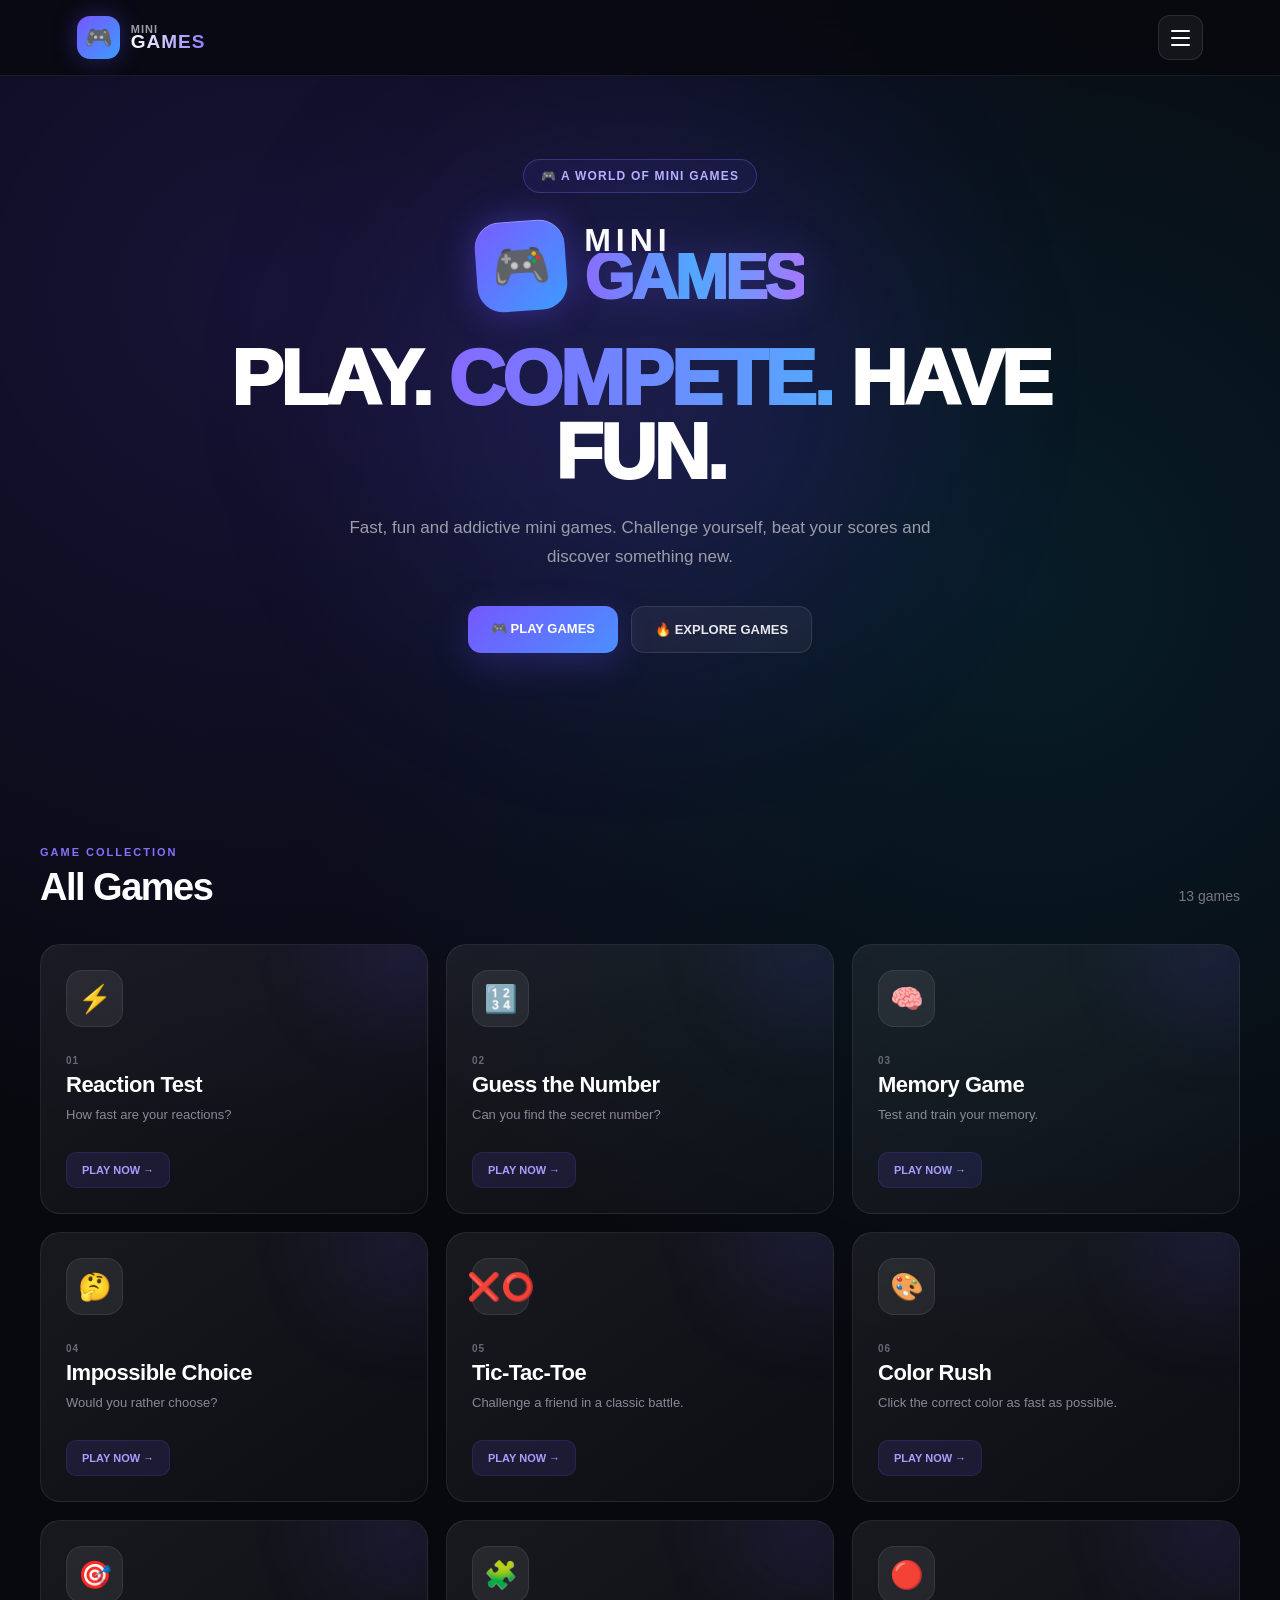
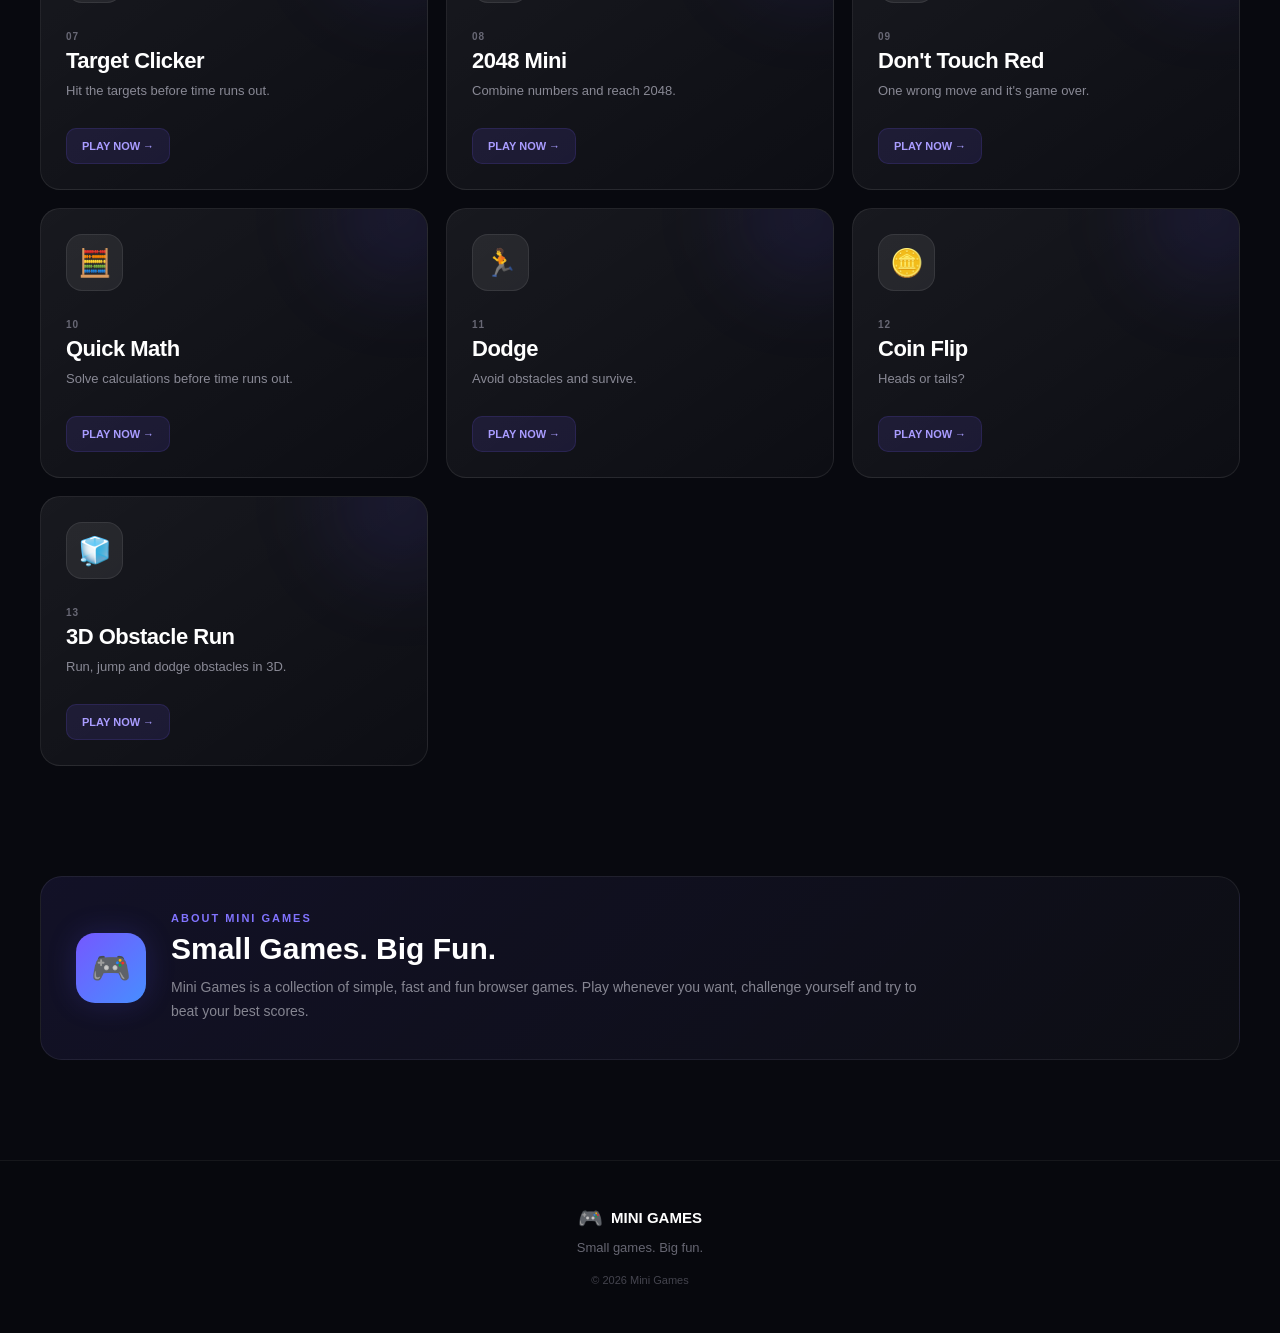
==== commit 3d0f3caa: "Update index.html" ====
--- a/index.html
+++ b/index.html
@@ -2,6 +2,7 @@
 <html lang="en">
 
 <head>
+  <meta name="google-site-verification" content="GD84YPv6H1hV_X1MXYbXnZzLkhkmKTD5oTsNqb4iLdU" />
   <meta charset="UTF-8">
   <meta name="viewport" content="width=device-width, initial-scale=1.0">
 
@@ -62,6 +63,11 @@
       <button class="category-link active" data-filter="all">
         <span>🎮</span>
         <span>All Games</span>
+      </button>
+
+      <button class="category-link" data-filter="3d">
+        <span>🧊</span>
+        <span>3D Games</span>
       </button>
 
       <button class="category-link" data-filter="two-players">
@@ -241,7 +247,7 @@
         </div>
 
         <p id="gamesCount">
-          12 games available
+          13 games available
         </p>
 
       </div>
@@ -710,6 +716,45 @@
 
           <a
             href="games/coin-flip.html"
+            class="game-button"
+          >
+            PLAY NOW →
+          </a>
+
+        </article>
+
+
+        <!-- ================================
+             13 3D OBSTACLE RUN
+        ================================= -->
+
+        <article
+          class="game-card"
+          data-category="3d"
+        >
+
+          <div class="game-icon">
+            🧊
+          </div>
+
+          <div class="game-info">
+
+            <span class="game-number">
+              13
+            </span>
+
+            <h3>
+              3D Obstacle Run
+            </h3>
+
+            <p>
+              Run, jump and dodge obstacles in 3D.
+            </p>
+
+          </div>
+
+          <a
+            href="games/3d-obstacle-run.html"
             class="game-button"
           >
             PLAY NOW →
@@ -915,6 +960,9 @@
       "all":
         "All Games",
 
+      "3d":
+        "3D Games",
+
       "two-players":
         "Two Players",
 
@@ -1060,6 +1108,13 @@
       }
     );
 
+
+    /* -------------------------------
+       INITIAL GAME COUNT
+    -------------------------------- */
+
+    filterGames("all");
+
   </script>
 
 </body>
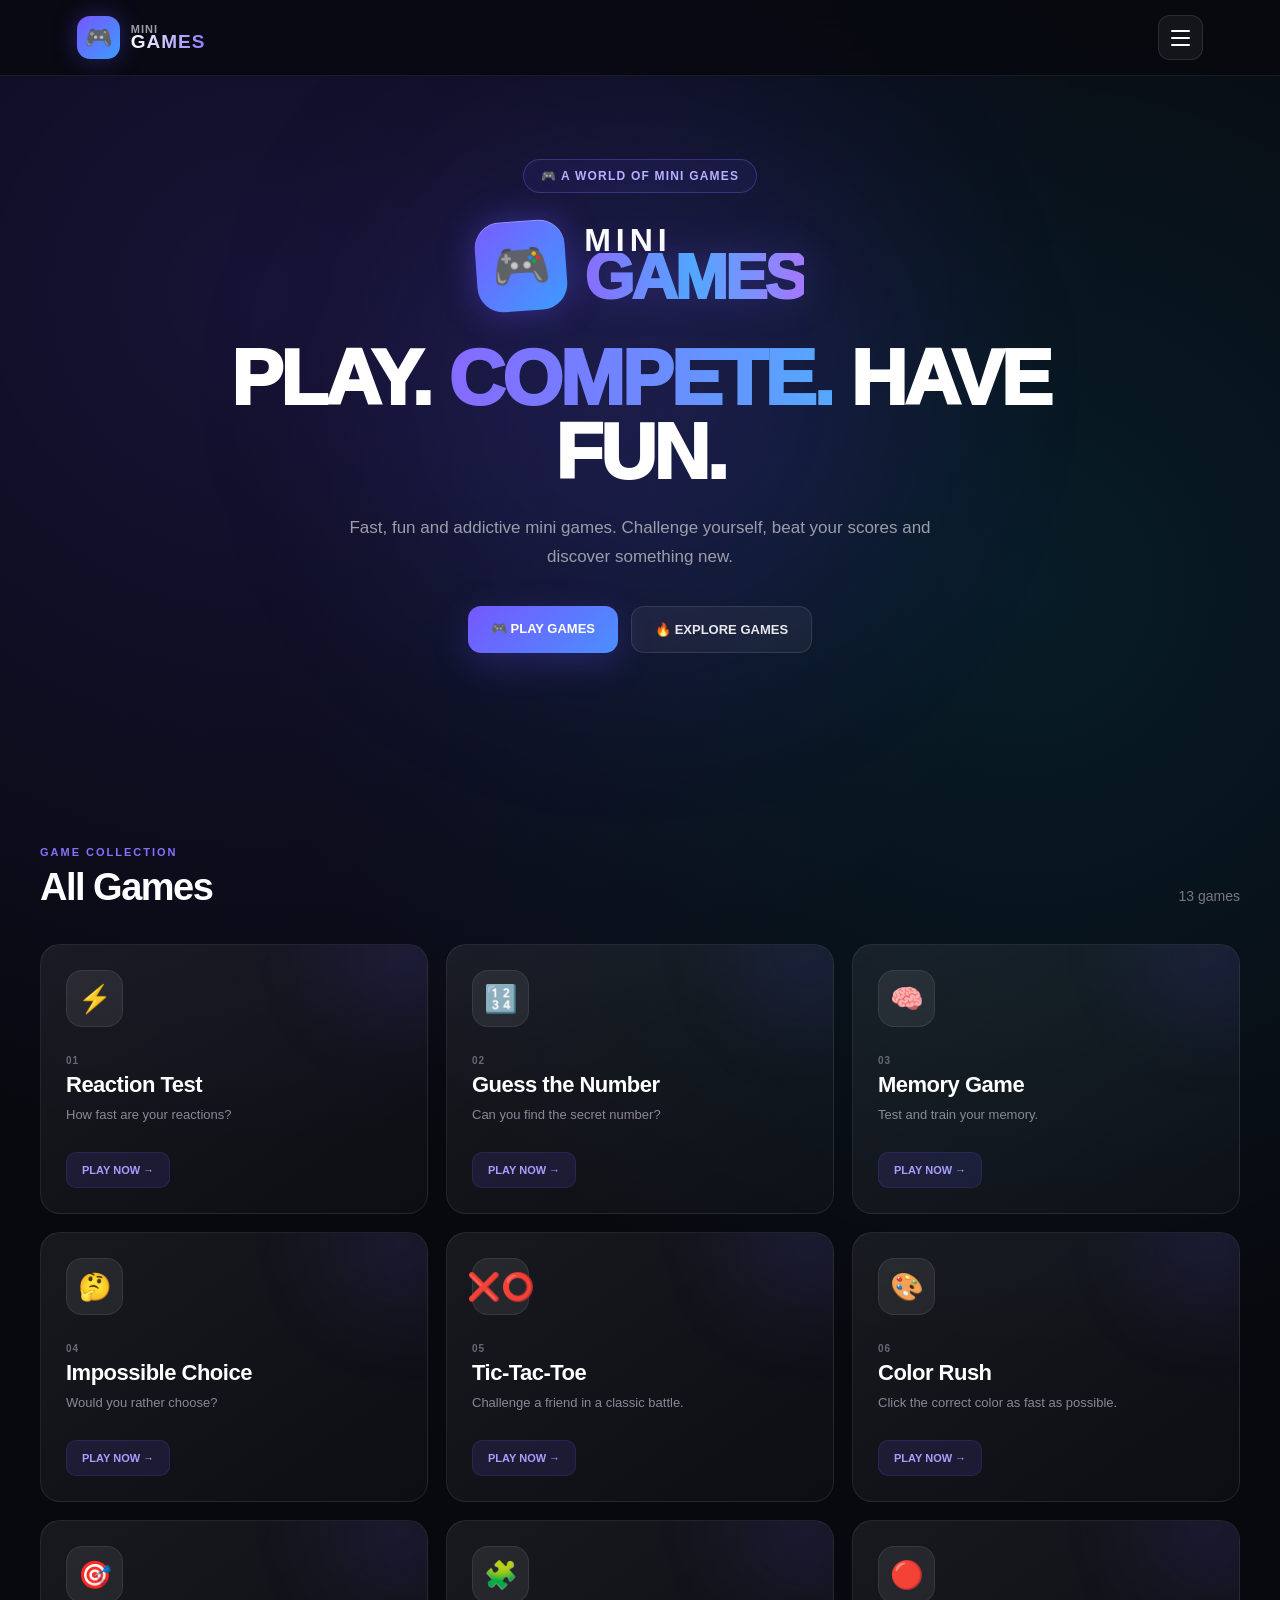
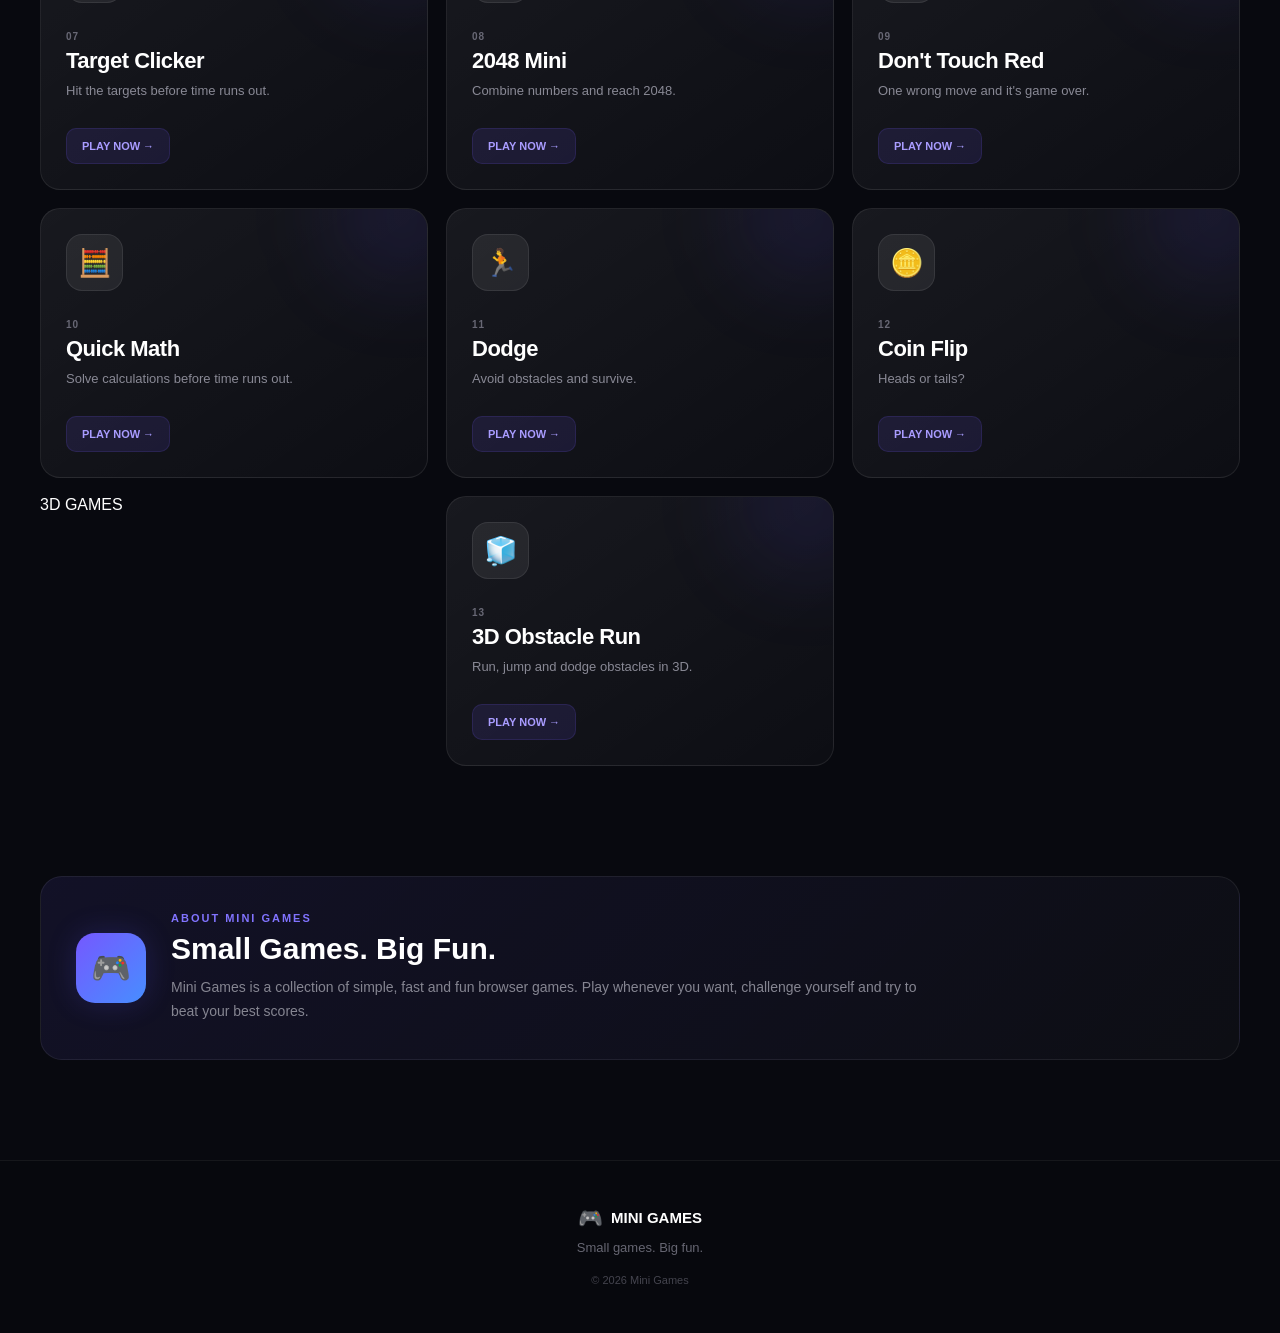
==== commit 527b5753: "Update index.html" ====
--- a/index.html
+++ b/index.html
@@ -18,17 +18,11 @@
 
 <body>
 
-  <!-- ================================
-       MENU OVERLAY
-  ================================= -->
-
+  <!-- MENU OVERLAY -->
   <div class="menu-overlay" id="menuOverlay"></div>
 
 
-  <!-- ================================
-       SIDE MENU
-  ================================= -->
-
+  <!-- SIDE MENU -->
   <aside class="side-menu" id="sideMenu">
 
     <div class="menu-header">
@@ -121,10 +115,7 @@
   </aside>
 
 
-  <!-- ================================
-       TOP BAR
-  ================================= -->
-
+  <!-- TOP BAR -->
   <header class="topbar">
 
     <div class="topbar-logo">
@@ -154,15 +145,11 @@
   </header>
 
 
-  <!-- ================================
-       MAIN
-  ================================= -->
-
+  <!-- MAIN -->
   <main id="home">
 
 
     <!-- HERO -->
-
     <section class="hero">
 
       <div class="hero-content">
@@ -223,10 +210,7 @@
     </section>
 
 
-    <!-- ================================
-         GAMES
-    ================================= -->
-
+    <!-- GAMES -->
     <section
       class="games-section"
       id="games"
@@ -256,10 +240,7 @@
       <div class="games-grid" id="gamesGrid">
 
 
-        <!-- ================================
-             01 REACTION TEST
-        ================================= -->
-
+        <!-- 01 REACTION TEST -->
         <article
           class="game-card"
           data-category="reflex"
@@ -295,10 +276,7 @@
         </article>
 
 
-        <!-- ================================
-             02 GUESS THE NUMBER
-        ================================= -->
-
+        <!-- 02 GUESS THE NUMBER -->
         <article
           class="game-card"
           data-category="brain"
@@ -334,10 +312,7 @@
         </article>
 
 
-        <!-- ================================
-             03 MEMORY
-        ================================= -->
-
+        <!-- 03 MEMORY -->
         <article
           class="game-card"
           data-category="brain"
@@ -373,10 +348,7 @@
         </article>
 
 
-        <!-- ================================
-             04 IMPOSSIBLE CHOICE
-        ================================= -->
-
+        <!-- 04 IMPOSSIBLE CHOICE -->
         <article
           class="game-card"
           data-category="choice"
@@ -412,10 +384,7 @@
         </article>
 
 
-        <!-- ================================
-             05 TIC TAC TOE
-        ================================= -->
-
+        <!-- 05 TIC TAC TOE -->
         <article
           class="game-card"
           data-category="two-players"
@@ -451,10 +420,7 @@
         </article>
 
 
-        <!-- ================================
-             06 COLOR RUSH
-        ================================= -->
-
+        <!-- 06 COLOR RUSH -->
         <article
           class="game-card"
           data-category="reflex"
@@ -490,10 +456,7 @@
         </article>
 
 
-        <!-- ================================
-             07 TARGET CLICKER
-        ================================= -->
-
+        <!-- 07 TARGET CLICKER -->
         <article
           class="game-card"
           data-category="reflex"
@@ -529,10 +492,7 @@
         </article>
 
 
-        <!-- ================================
-             08 2048
-        ================================= -->
-
+        <!-- 08 2048 -->
         <article
           class="game-card"
           data-category="brain"
@@ -568,10 +528,7 @@
         </article>
 
 
-        <!-- ================================
-             09 DON'T TOUCH RED
-        ================================= -->
-
+        <!-- 09 DON'T TOUCH RED -->
         <article
           class="game-card"
           data-category="action"
@@ -607,10 +564,7 @@
         </article>
 
 
-        <!-- ================================
-             10 QUICK MATH
-        ================================= -->
-
+        <!-- 10 QUICK MATH -->
         <article
           class="game-card"
           data-category="math"
@@ -646,10 +600,7 @@
         </article>
 
 
-        <!-- ================================
-             11 DODGE
-        ================================= -->
-
+        <!-- 11 DODGE -->
         <article
           class="game-card"
           data-category="action"
@@ -685,10 +636,7 @@
         </article>
 
 
-        <!-- ================================
-             12 COIN FLIP
-        ================================= -->
-
+        <!-- 12 COIN FLIP -->
         <article
           class="game-card"
           data-category="choice"
@@ -724,12 +672,15 @@
         </article>
 
 
-        <!-- ================================
-             13 3D OBSTACLE RUN
-        ================================= -->
-
-        <article
-          class="game-card"
+        <!-- 3D SECTION DIVIDER -->
+        <div class="games-category-divider">
+          <span>3D GAMES</span>
+        </div>
+
+
+        <!-- 13 3D OBSTACLE RUN -->
+        <article
+          class="game-card game-card-3d"
           data-category="3d"
         >
 
@@ -767,7 +718,6 @@
 
 
       <!-- NO RESULTS -->
-
       <div
         class="no-results"
         id="noResults"
@@ -790,10 +740,7 @@
     </section>
 
 
-    <!-- ================================
-         ABOUT
-    ================================= -->
-
+    <!-- ABOUT -->
     <section
       class="about-section"
       id="about"
@@ -831,10 +778,7 @@
   </main>
 
 
-  <!-- ================================
-       FOOTER
-  ================================= -->
-
+  <!-- FOOTER -->
   <footer>
 
     <div class="footer-logo">
@@ -858,15 +802,8 @@
   </footer>
 
 
-  <!-- ================================
-       JAVASCRIPT
-  ================================= -->
-
+  <!-- JAVASCRIPT -->
   <script>
-
-    /* -------------------------------
-       MENU
-    -------------------------------- */
 
     const openMenu =
       document.getElementById("openMenu");
@@ -884,9 +821,7 @@
     function showMenu() {
 
       sideMenu.classList.add("active");
-
       menuOverlay.classList.add("active");
-
       document.body.classList.add("menu-open");
 
     }
@@ -895,9 +830,7 @@
     function hideMenu() {
 
       sideMenu.classList.remove("active");
-
       menuOverlay.classList.remove("active");
-
       document.body.classList.remove("menu-open");
 
     }
@@ -921,10 +854,6 @@
     );
 
 
-    /* -------------------------------
-       GAME FILTER
-    -------------------------------- */
-
     const categoryLinks =
       document.querySelectorAll(
         ".category-link"
@@ -957,29 +886,21 @@
 
     const categoryNames = {
 
-      "all":
-        "All Games",
-
-      "3d":
-        "3D Games",
-
-      "two-players":
-        "Two Players",
-
-      "brain":
-        "Brain & Memory",
-
-      "math":
-        "Math",
-
-      "reflex":
-        "Reflex",
-
-      "action":
-        "Action",
-
-      "choice":
-        "Luck & Choice"
+      all: "All Games",
+
+      "3d": "3D Games",
+
+      "two-players": "Two Players",
+
+      brain: "Brain & Memory",
+
+      math: "Math",
+
+      reflex: "Reflex",
+
+      action: "Action",
+
+      choice: "Luck & Choice"
 
     };
 
@@ -1015,6 +936,36 @@
         }
 
       });
+
+
+      /*
+        The 3D divider is only visible
+        when viewing all games.
+      */
+
+      const divider =
+        document.querySelector(
+          ".games-category-divider"
+        );
+
+
+      if (divider) {
+
+        if (category === "all") {
+
+          divider.classList.remove(
+            "hidden-divider"
+          );
+
+        } else {
+
+          divider.classList.add(
+            "hidden-divider"
+          );
+
+        }
+
+      }
 
 
       gamesTitle.textContent =
@@ -1091,10 +1042,6 @@
     });
 
 
-    /* -------------------------------
-       CLOSE MENU WITH ESC
-    -------------------------------- */
-
     document.addEventListener(
       "keydown",
       event => {
@@ -1109,10 +1056,6 @@
     );
 
 
-    /* -------------------------------
-       INITIAL GAME COUNT
-    -------------------------------- */
-
     filterGames("all");
 
   </script>
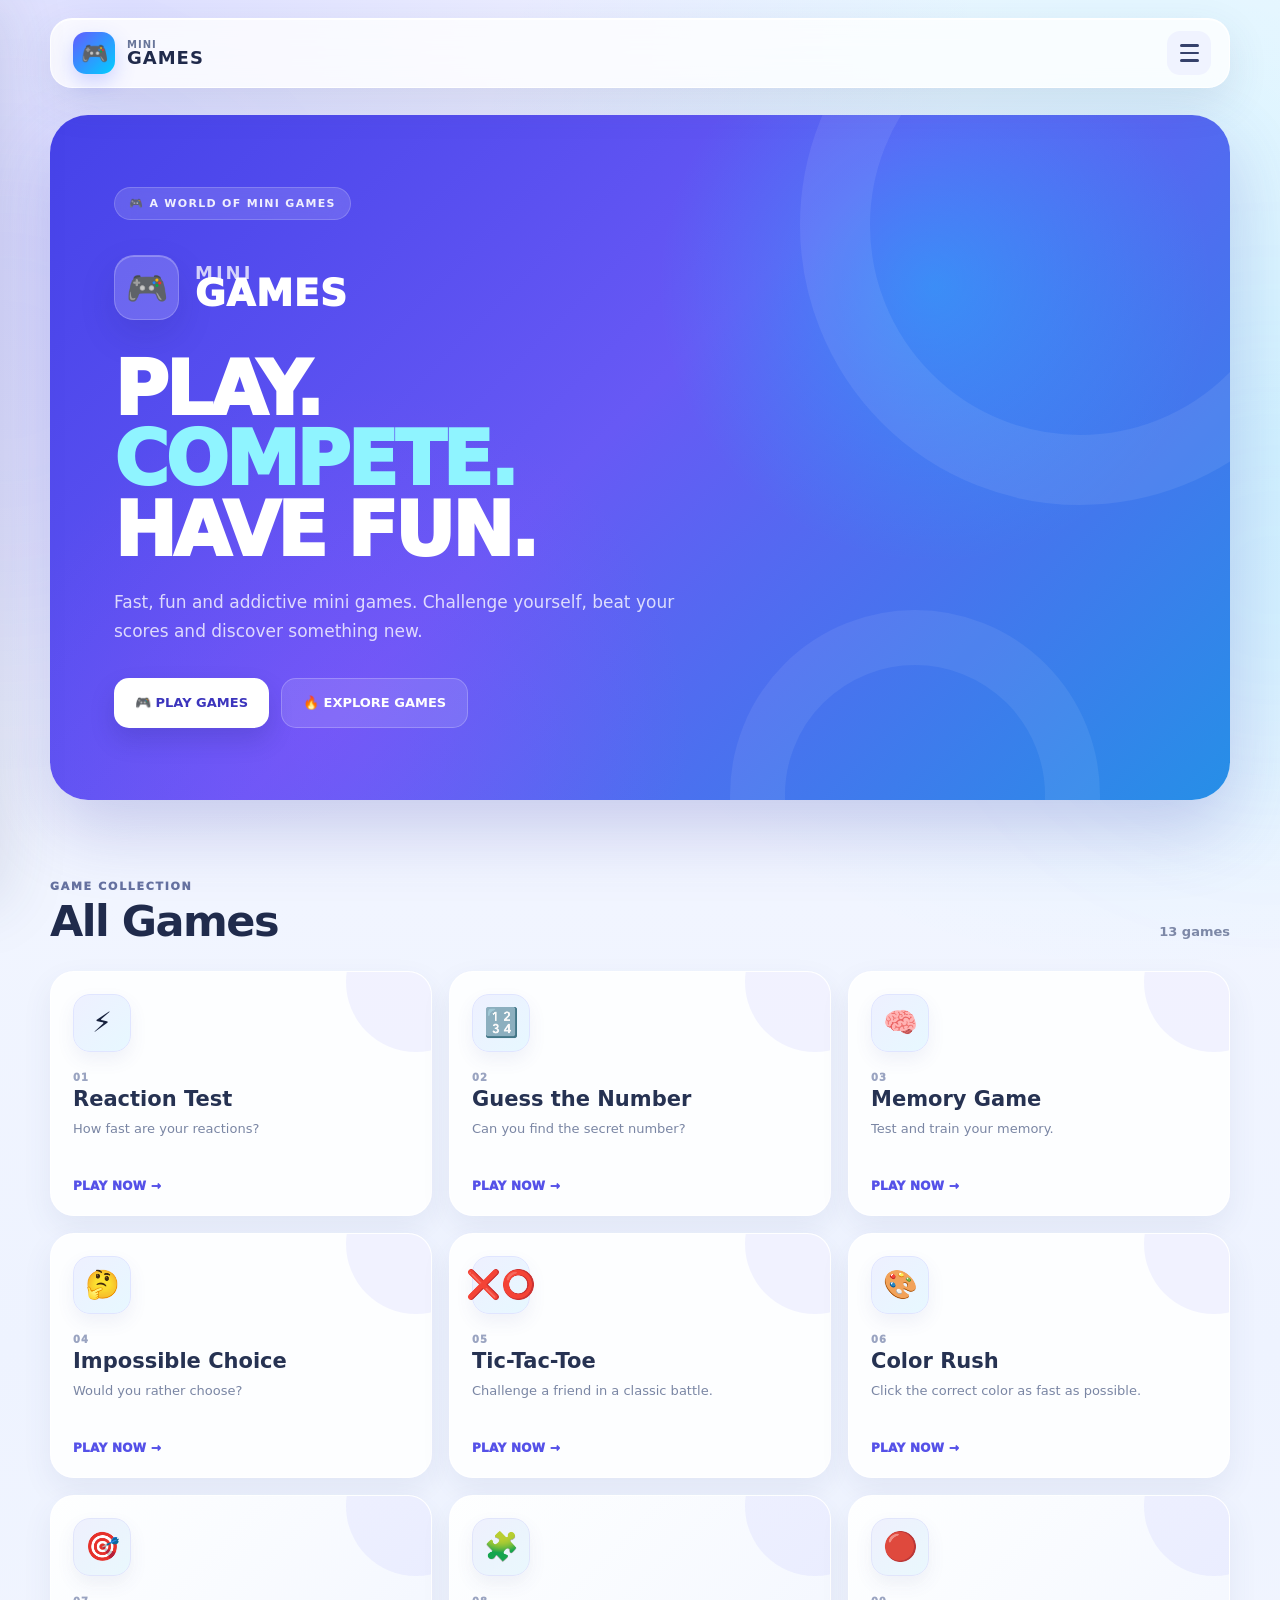
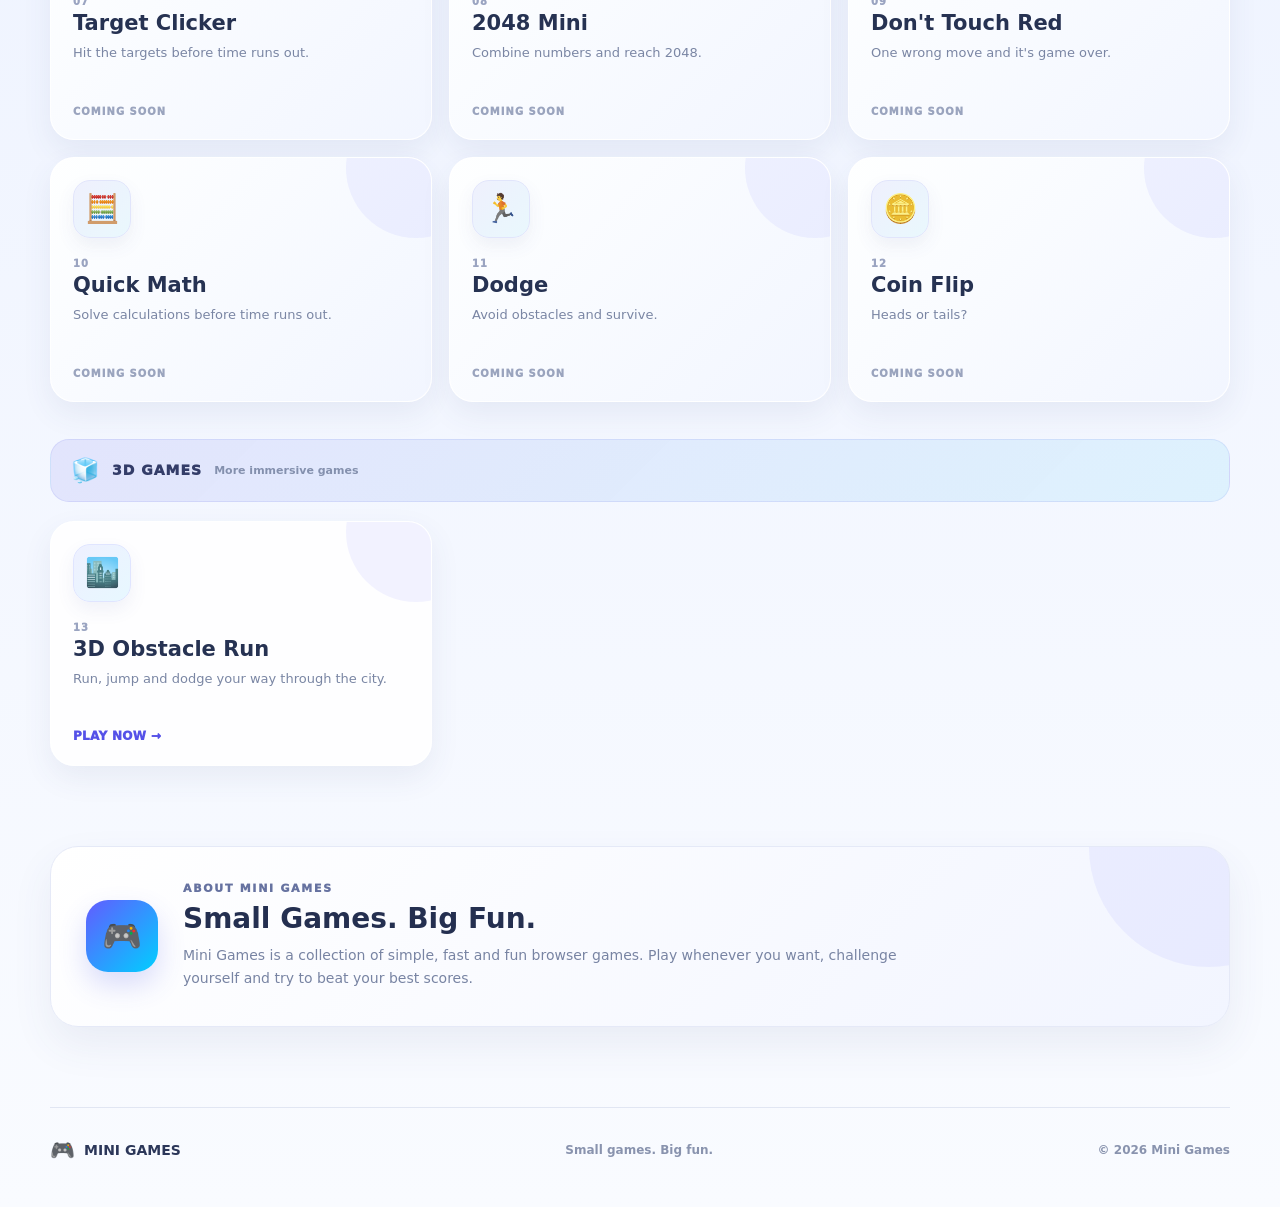
==== commit 457ff836: "Update index.html" ====
--- a/index.html
+++ b/index.html
@@ -1,8 +1,6 @@
 <!DOCTYPE html>
 <html lang="en">
-
 <head>
-  <meta name="google-site-verification" content="GD84YPv6H1hV_X1MXYbXnZzLkhkmKTD5oTsNqb4iLdU" />
   <meta charset="UTF-8">
   <meta name="viewport" content="width=device-width, initial-scale=1.0">
 
@@ -13,27 +11,1118 @@
     content="Play fun, fast and addictive mini games online for free."
   >
 
-  <link rel="stylesheet" href="style.css">
+  <meta
+    name="google-site-verification"
+    content="GD84YPv6H1hV_X1MXYbXnZzLkhkmKTD5oTsNqb4iLdU"
+  >
+
+  <style>
+    /* =====================================================
+       MINI GAMES — NEW VISUAL DESIGN
+       ===================================================== */
+
+    * {
+      box-sizing: border-box;
+      margin: 0;
+      padding: 0;
+    }
+
+    html {
+      scroll-behavior: smooth;
+    }
+
+    body {
+      font-family: Inter, system-ui, -apple-system, BlinkMacSystemFont,
+        "Segoe UI", sans-serif;
+      color: #17213d;
+      background:
+        radial-gradient(circle at 10% 0%, rgba(91, 92, 255, 0.16), transparent 28%),
+        radial-gradient(circle at 90% 10%, rgba(0, 210, 255, 0.13), transparent 25%),
+        linear-gradient(180deg, #f7f9ff 0%, #eef3ff 48%, #f9fbff 100%);
+      min-height: 100vh;
+      overflow-x: hidden;
+    }
+
+    body::before {
+      content: "";
+      position: fixed;
+      width: 500px;
+      height: 500px;
+      border-radius: 50%;
+      background: rgba(116, 87, 255, 0.07);
+      filter: blur(90px);
+      top: 120px;
+      left: -250px;
+      pointer-events: none;
+      z-index: -1;
+    }
+
+    body::after {
+      content: "";
+      position: fixed;
+      width: 450px;
+      height: 450px;
+      border-radius: 50%;
+      background: rgba(0, 196, 255, 0.07);
+      filter: blur(90px);
+      right: -220px;
+      bottom: 100px;
+      pointer-events: none;
+      z-index: -1;
+    }
+
+    a {
+      color: inherit;
+      text-decoration: none;
+    }
+
+    button {
+      font-family: inherit;
+    }
+
+    /* =====================================================
+       TOP BAR
+       ===================================================== */
+
+    .topbar {
+      position: fixed;
+      top: 18px;
+      left: 50%;
+      transform: translateX(-50%);
+      width: min(1180px, calc(100% - 32px));
+      height: 70px;
+      z-index: 100;
+
+      display: flex;
+      align-items: center;
+      justify-content: space-between;
+
+      padding: 0 18px 0 22px;
+
+      background: rgba(255, 255, 255, 0.78);
+      border: 1px solid rgba(255, 255, 255, 0.9);
+      border-radius: 22px;
+
+      box-shadow:
+        0 15px 40px rgba(57, 73, 125, 0.12),
+        inset 0 1px 0 rgba(255, 255, 255, 0.9);
+
+      backdrop-filter: blur(18px);
+      -webkit-backdrop-filter: blur(18px);
+    }
+
+    .topbar-logo {
+      display: flex;
+      align-items: center;
+      gap: 12px;
+    }
+
+    .topbar-icon {
+      width: 42px;
+      height: 42px;
+      border-radius: 13px;
+
+      display: flex;
+      align-items: center;
+      justify-content: center;
+
+      font-size: 22px;
+
+      background: linear-gradient(135deg, #625cff, #00cfff);
+      box-shadow: 0 8px 20px rgba(77, 91, 255, 0.25);
+    }
+
+    .topbar-name {
+      display: flex;
+      flex-direction: column;
+      line-height: 0.85;
+      letter-spacing: 1px;
+    }
+
+    .topbar-name span {
+      font-size: 10px;
+      font-weight: 800;
+      color: #68759a;
+    }
+
+    .topbar-name strong {
+      font-size: 18px;
+      font-weight: 900;
+      color: #202a4b;
+    }
+
+    .menu-button {
+      width: 44px;
+      height: 44px;
+
+      border: none;
+      border-radius: 13px;
+
+      background: #f0f3ff;
+      cursor: pointer;
+
+      display: flex;
+      flex-direction: column;
+      align-items: center;
+      justify-content: center;
+      gap: 5px;
+
+      transition: 0.2s ease;
+    }
+
+    .menu-button:hover {
+      background: #e5e9ff;
+      transform: translateY(-2px);
+    }
+
+    .menu-button span {
+      width: 19px;
+      height: 2.5px;
+      border-radius: 5px;
+      background: #35416b;
+    }
+
+    /* =====================================================
+       SIDE MENU
+       ===================================================== */
+
+    .menu-overlay {
+      position: fixed;
+      inset: 0;
+      background: rgba(27, 35, 67, 0.28);
+      backdrop-filter: blur(4px);
+      opacity: 0;
+      pointer-events: none;
+      z-index: 150;
+      transition: 0.25s ease;
+    }
+
+    .menu-overlay.active {
+      opacity: 1;
+      pointer-events: auto;
+    }
+
+    .side-menu {
+      position: fixed;
+      top: 0;
+      left: 0;
+      width: 330px;
+      max-width: 88%;
+      height: 100vh;
+      z-index: 200;
+
+      padding: 24px;
+
+      background:
+        linear-gradient(
+          180deg,
+          #ffffff 0%,
+          #f4f6ff 100%
+        );
+
+      border-right: 1px solid #e4e8f8;
+
+      box-shadow: 20px 0 60px rgba(48, 59, 110, 0.15);
+
+      transform: translateX(-105%);
+      transition: transform 0.3s cubic-bezier(.2,.8,.2,1);
+    }
+
+    .side-menu.active {
+      transform: translateX(0);
+    }
+
+    .menu-header {
+      display: flex;
+      align-items: center;
+      justify-content: space-between;
+      margin-bottom: 34px;
+    }
+
+    .menu-logo {
+      display: flex;
+      align-items: center;
+      gap: 12px;
+    }
+
+    .menu-logo-icon {
+      width: 45px;
+      height: 45px;
+      border-radius: 14px;
+
+      display: flex;
+      align-items: center;
+      justify-content: center;
+
+      font-size: 23px;
+
+      background: linear-gradient(135deg, #625cff, #00cfff);
+      box-shadow: 0 8px 20px rgba(76, 89, 255, 0.22);
+    }
+
+    .menu-logo div {
+      display: flex;
+      flex-direction: column;
+      line-height: 0.9;
+    }
+
+    .menu-logo span:not(.menu-logo-icon) {
+      font-size: 11px;
+      color: #7781a1;
+      font-weight: 800;
+    }
+
+    .menu-logo strong {
+      font-size: 20px;
+      color: #202b4c;
+    }
+
+    .close-menu {
+      width: 40px;
+      height: 40px;
+      border: none;
+      border-radius: 12px;
+      background: #edf0fb;
+      color: #4d5878;
+      font-size: 27px;
+      cursor: pointer;
+      transition: 0.2s ease;
+    }
+
+    .close-menu:hover {
+      background: #e1e5f5;
+      transform: rotate(5deg);
+    }
+
+    .menu-title {
+      font-size: 11px;
+      font-weight: 900;
+      letter-spacing: 1.4px;
+      color: #8992af;
+      margin-bottom: 12px;
+    }
+
+    .category-menu {
+      display: flex;
+      flex-direction: column;
+      gap: 7px;
+    }
+
+    .category-link {
+      width: 100%;
+      border: none;
+      background: transparent;
+      border-radius: 14px;
+
+      padding: 13px 14px;
+
+      display: flex;
+      align-items: center;
+      gap: 13px;
+
+      color: #526080;
+      font-size: 14px;
+      font-weight: 700;
+
+      cursor: pointer;
+      text-align: left;
+
+      transition: 0.2s ease;
+    }
+
+    .category-link span:first-child {
+      width: 30px;
+      text-align: center;
+      font-size: 18px;
+    }
+
+    .category-link:hover {
+      background: #edf0ff;
+      color: #404bff;
+      transform: translateX(3px);
+    }
+
+    .category-link.active {
+      color: white;
+      background: linear-gradient(135deg, #625cff, #7670ff);
+      box-shadow: 0 9px 22px rgba(90, 85, 255, 0.22);
+    }
+
+    .menu-divider {
+      height: 1px;
+      background: #e2e6f3;
+      margin: 22px 0;
+    }
+
+    .extra-menu {
+      display: flex;
+      flex-direction: column;
+      gap: 5px;
+    }
+
+    .extra-menu a {
+      padding: 12px 14px;
+      border-radius: 13px;
+      color: #63708f;
+      font-size: 14px;
+      font-weight: 700;
+      transition: 0.2s ease;
+    }
+
+    .extra-menu a:hover {
+      background: #edf0ff;
+      color: #4e4cff;
+    }
+
+    /* =====================================================
+       HERO
+       ===================================================== */
+
+    main {
+      padding-top: 115px;
+    }
+
+    .hero {
+      width: min(1180px, calc(100% - 32px));
+      min-height: 570px;
+      margin: 0 auto;
+
+      position: relative;
+      overflow: hidden;
+
+      border-radius: 38px;
+
+      background:
+        radial-gradient(circle at 75% 25%, rgba(0, 220, 255, 0.35), transparent 27%),
+        radial-gradient(circle at 25% 90%, rgba(148, 82, 255, 0.3), transparent 32%),
+        linear-gradient(135deg, #4542e9 0%, #6759f5 47%, #268fe7 100%);
+
+      box-shadow:
+        0 30px 70px rgba(68, 72, 180, 0.24);
+    }
+
+    .hero::before {
+      content: "";
+      position: absolute;
+      width: 420px;
+      height: 420px;
+      right: -130px;
+      top: -170px;
+      border-radius: 50%;
+      border: 70px solid rgba(255,255,255,0.08);
+    }
+
+    .hero::after {
+      content: "";
+      position: absolute;
+      width: 260px;
+      height: 260px;
+      right: 130px;
+      bottom: -180px;
+      border-radius: 50%;
+      border: 55px solid rgba(255,255,255,0.07);
+    }
+
+    .hero-content {
+      position: relative;
+      z-index: 2;
+      max-width: 720px;
+      padding: 72px 64px;
+    }
+
+    .hero-badge {
+      display: inline-flex;
+      align-items: center;
+      gap: 8px;
+
+      padding: 9px 14px;
+
+      border-radius: 999px;
+
+      background: rgba(255,255,255,0.14);
+      border: 1px solid rgba(255,255,255,0.18);
+
+      color: rgba(255,255,255,0.9);
+      font-size: 11px;
+      font-weight: 900;
+      letter-spacing: 1.3px;
+
+      backdrop-filter: blur(10px);
+    }
+
+    .hero-logo {
+      margin-top: 35px;
+
+      display: flex;
+      align-items: center;
+      gap: 16px;
+    }
+
+    .hero-logo-icon {
+      width: 65px;
+      height: 65px;
+
+      border-radius: 20px;
+
+      display: flex;
+      align-items: center;
+      justify-content: center;
+
+      font-size: 34px;
+
+      background: rgba(255,255,255,0.17);
+      border: 1px solid rgba(255,255,255,0.2);
+
+      box-shadow:
+        inset 0 1px rgba(255,255,255,0.25),
+        0 15px 35px rgba(35, 34, 120, 0.15);
+    }
+
+    .hero-logo-text {
+      display: flex;
+      flex-direction: column;
+      line-height: 0.78;
+    }
+
+    .hero-logo-text span {
+      color: rgba(255,255,255,0.75);
+      font-size: 18px;
+      font-weight: 800;
+      letter-spacing: 3px;
+    }
+
+    .hero-logo-text strong {
+      color: white;
+      font-size: 37px;
+      font-weight: 950;
+      letter-spacing: 1px;
+    }
+
+    .hero h1 {
+      margin-top: 34px;
+      color: white;
+
+      font-size: clamp(42px, 6vw, 74px);
+      line-height: 0.95;
+      letter-spacing: -3px;
+      font-weight: 950;
+    }
+
+    .hero h1 span {
+      display: block;
+      color: #8ff4ff;
+    }
+
+    .hero p {
+      max-width: 570px;
+      margin-top: 23px;
+
+      color: rgba(255,255,255,0.78);
+
+      font-size: 17px;
+      line-height: 1.7;
+    }
+
+    .hero-buttons {
+      display: flex;
+      flex-wrap: wrap;
+      gap: 12px;
+      margin-top: 32px;
+    }
+
+    .btn {
+      min-height: 50px;
+      padding: 0 21px;
+
+      border-radius: 15px;
+
+      display: inline-flex;
+      align-items: center;
+      justify-content: center;
+
+      font-size: 13px;
+      font-weight: 900;
+
+      transition: 0.22s ease;
+    }
+
+    .btn-primary {
+      color: #3c35bd;
+      background: white;
+      box-shadow: 0 12px 25px rgba(37, 34, 131, 0.2);
+    }
+
+    .btn-primary:hover {
+      transform: translateY(-3px);
+      box-shadow: 0 17px 30px rgba(37, 34, 131, 0.25);
+    }
+
+    .btn-secondary {
+      color: white;
+      background: rgba(255,255,255,0.12);
+      border: 1px solid rgba(255,255,255,0.22);
+    }
+
+    .btn-secondary:hover {
+      background: rgba(255,255,255,0.19);
+      transform: translateY(-3px);
+    }
+
+    /* =====================================================
+       GAMES SECTION
+       ===================================================== */
+
+    .games-section {
+      width: min(1180px, calc(100% - 32px));
+      margin: 80px auto 0;
+    }
+
+    .section-heading {
+      display: flex;
+      align-items: end;
+      justify-content: space-between;
+      gap: 20px;
+      margin-bottom: 28px;
+    }
+
+    .section-label {
+      display: block;
+      color: #6672a0;
+      font-size: 11px;
+      font-weight: 950;
+      letter-spacing: 1.7px;
+      margin-bottom: 7px;
+    }
+
+    .section-heading h2 {
+      color: #202b4c;
+      font-size: clamp(30px, 4vw, 43px);
+      line-height: 1;
+      letter-spacing: -1.5px;
+    }
+
+    #gamesCount {
+      color: #7d88a7;
+      font-size: 13px;
+      font-weight: 800;
+      padding-bottom: 4px;
+    }
+
+    .games-grid {
+      display: grid;
+      grid-template-columns: repeat(3, minmax(0, 1fr));
+      gap: 17px;
+    }
+
+    /* =====================================================
+       GAME CARDS
+       ===================================================== */
+
+    .game-card {
+      min-height: 245px;
+      position: relative;
+      overflow: hidden;
+
+      padding: 22px;
+
+      display: flex;
+      flex-direction: column;
+
+      border-radius: 24px;
+
+      background: rgba(255,255,255,0.86);
+      border: 1px solid rgba(255,255,255,0.95);
+
+      box-shadow:
+        0 12px 30px rgba(63, 77, 133, 0.08);
+
+      transition:
+        transform 0.25s ease,
+        box-shadow 0.25s ease,
+        border-color 0.25s ease;
+    }
+
+    .game-card::before {
+      content: "";
+      position: absolute;
+      width: 140px;
+      height: 140px;
+      right: -55px;
+      top: -60px;
+      border-radius: 50%;
+      background: rgba(94, 91, 255, 0.07);
+      transition: 0.3s ease;
+    }
+
+    .game-card:hover {
+      transform: translateY(-7px);
+      border-color: rgba(108, 102, 255, 0.22);
+      box-shadow:
+        0 22px 45px rgba(63, 77, 133, 0.14);
+    }
+
+    .game-card:hover::before {
+      transform: scale(1.5);
+      background: rgba(90, 100, 255, 0.11);
+    }
+
+    .game-icon {
+      position: relative;
+      z-index: 2;
+
+      width: 58px;
+      height: 58px;
+
+      border-radius: 17px;
+
+      display: flex;
+      align-items: center;
+      justify-content: center;
+
+      font-size: 28px;
+
+      background:
+        linear-gradient(
+          135deg,
+          #eef0ff,
+          #e7f8ff
+        );
+
+      border: 1px solid #e0e5ff;
+
+      box-shadow:
+        0 8px 18px rgba(79, 88, 160, 0.08);
+    }
+
+    .game-info {
+      position: relative;
+      z-index: 2;
+      margin-top: 20px;
+    }
+
+    .game-number {
+      display: block;
+      margin-bottom: 4px;
+
+      color: #9aa4c1;
+
+      font-size: 10px;
+      font-weight: 950;
+      letter-spacing: 1px;
+    }
+
+    .game-info h3 {
+      color: #263252;
+      font-size: 21px;
+      line-height: 1.15;
+      font-weight: 900;
+    }
+
+    .game-info p {
+      margin-top: 8px;
+
+      color: #7a86a4;
+
+      font-size: 13px;
+      line-height: 1.5;
+    }
+
+    .game-button {
+      position: relative;
+      z-index: 2;
+
+      width: fit-content;
+      margin-top: auto;
+      padding-top: 18px;
+
+      color: #5551e8;
+
+      font-size: 12px;
+      font-weight: 950;
+      letter-spacing: 0.3px;
+
+      transition: 0.2s ease;
+    }
+
+    .game-button:hover {
+      color: #00a9d2;
+      transform: translateX(4px);
+    }
+
+    .coming-soon {
+      background:
+        linear-gradient(
+          135deg,
+          rgba(255,255,255,0.92),
+          rgba(242,245,255,0.92)
+        );
+    }
+
+    .coming-soon .game-icon {
+      filter: grayscale(0.15);
+    }
+
+    .coming-label {
+      position: relative;
+      z-index: 2;
+
+      width: fit-content;
+      margin-top: auto;
+      padding-top: 18px;
+
+      color: #9aa4be;
+
+      font-size: 10px;
+      font-weight: 950;
+      letter-spacing: 1px;
+    }
+
+    /* =====================================================
+       3D SECTION
+       ===================================================== */
+
+    .three-d-divider {
+      grid-column: 1 / -1;
+
+      margin: 20px 0 2px;
+      padding: 17px 20px;
+
+      border-radius: 19px;
+
+      background:
+        linear-gradient(
+          135deg,
+          rgba(79, 75, 230, 0.1),
+          rgba(0, 193, 236, 0.09)
+        );
+
+      border: 1px solid rgba(93, 100, 230, 0.12);
+
+      display: flex;
+      align-items: center;
+      gap: 12px;
+    }
+
+    .three-d-divider span:first-child {
+      font-size: 23px;
+    }
+
+    .three-d-divider strong {
+      color: #343d69;
+      font-size: 14px;
+      font-weight: 950;
+      letter-spacing: 1px;
+    }
+
+    .three-d-divider small {
+      color: #8490ae;
+      font-size: 11px;
+      font-weight: 700;
+    }
+
+    /* =====================================================
+       NO RESULTS
+       ===================================================== */
+
+    .no-results {
+      display: none;
+      text-align: center;
+      padding: 70px 20px;
+    }
+
+    .no-results.show {
+      display: block;
+    }
+
+    .no-results > div {
+      font-size: 45px;
+      margin-bottom: 12px;
+    }
+
+    .no-results h3 {
+      color: #273253;
+      font-size: 22px;
+    }
+
+    .no-results p {
+      color: #8791ad;
+      margin-top: 7px;
+    }
+
+    .hidden-game {
+      display: none !important;
+    }
+
+    /* =====================================================
+       ABOUT
+       ===================================================== */
+
+    .about-section {
+      width: min(1180px, calc(100% - 32px));
+      margin: 80px auto;
+    }
+
+    .about-box {
+      position: relative;
+      overflow: hidden;
+
+      display: flex;
+      align-items: center;
+      gap: 25px;
+
+      padding: 35px;
+
+      border-radius: 28px;
+
+      background:
+        linear-gradient(
+          135deg,
+          #ffffff,
+          #f2f5ff
+        );
+
+      border: 1px solid #e5e9f7;
+
+      box-shadow:
+        0 18px 40px rgba(61, 74, 130, 0.08);
+    }
+
+    .about-box::after {
+      content: "";
+      position: absolute;
+      width: 240px;
+      height: 240px;
+      border-radius: 50%;
+      right: -100px;
+      top: -120px;
+      background: rgba(94, 89, 255, 0.07);
+    }
+
+    .about-icon {
+      flex-shrink: 0;
+
+      width: 72px;
+      height: 72px;
+
+      border-radius: 22px;
+
+      display: flex;
+      align-items: center;
+      justify-content: center;
+
+      font-size: 32px;
+
+      background: linear-gradient(135deg, #625cff, #00cfff);
+      box-shadow: 0 13px 28px rgba(75, 84, 228, 0.2);
+    }
+
+    .about-box h2 {
+      color: #242f50;
+      font-size: 28px;
+      margin-bottom: 9px;
+    }
+
+    .about-box p {
+      max-width: 760px;
+      color: #7884a3;
+      font-size: 14px;
+      line-height: 1.7;
+    }
+
+    /* =====================================================
+       FOOTER
+       ===================================================== */
+
+    footer {
+      width: min(1180px, calc(100% - 32px));
+      margin: 0 auto;
+      padding: 30px 0 45px;
+
+      display: flex;
+      align-items: center;
+      justify-content: space-between;
+      gap: 15px;
+
+      border-top: 1px solid #e1e6f3;
+    }
+
+    .footer-logo {
+      display: flex;
+      align-items: center;
+      gap: 9px;
+
+      color: #2c3759;
+      font-size: 14px;
+    }
+
+    .footer-logo span {
+      font-size: 20px;
+    }
+
+    footer p,
+    .copyright {
+      color: #8993ae;
+      font-size: 12px;
+      font-weight: 600;
+    }
+
+    /* =====================================================
+       RESPONSIVE
+       ===================================================== */
+
+    @media (max-width: 900px) {
+
+      .games-grid {
+        grid-template-columns: repeat(2, minmax(0, 1fr));
+      }
+
+      .hero-content {
+        padding: 60px 45px;
+      }
+
+      .hero {
+        min-height: 530px;
+      }
+    }
+
+    @media (max-width: 650px) {
+
+      .topbar {
+        top: 10px;
+        width: calc(100% - 20px);
+        height: 62px;
+        border-radius: 18px;
+      }
+
+      main {
+        padding-top: 88px;
+      }
+
+      .hero {
+        width: calc(100% - 20px);
+        min-height: auto;
+        border-radius: 27px;
+      }
+
+      .hero-content {
+        padding: 42px 25px 45px;
+      }
+
+      .hero-logo {
+        margin-top: 25px;
+      }
+
+      .hero-logo-icon {
+        width: 55px;
+        height: 55px;
+        font-size: 28px;
+      }
+
+      .hero-logo-text strong {
+        font-size: 29px;
+      }
+
+      .hero h1 {
+        margin-top: 28px;
+        font-size: 45px;
+        letter-spacing: -2px;
+      }
+
+      .hero p {
+        font-size: 15px;
+      }
+
+      .hero-buttons {
+        flex-direction: column;
+      }
+
+      .btn {
+        width: 100%;
+      }
+
+      .games-section,
+      .about-section,
+      footer {
+        width: calc(100% - 20px);
+      }
+
+      .games-section {
+        margin-top: 55px;
+      }
+
+      .section-heading {
+        align-items: flex-start;
+        flex-direction: column;
+        gap: 8px;
+      }
+
+      .games-grid {
+        grid-template-columns: 1fr;
+      }
+
+      .game-card {
+        min-height: 220px;
+      }
+
+      .about-box {
+        flex-direction: column;
+        align-items: flex-start;
+        padding: 27px;
+      }
+
+      footer {
+        flex-direction: column;
+        align-items: flex-start;
+      }
+    }
+
+    @media (max-width: 420px) {
+
+      .hero-badge {
+        font-size: 9px;
+      }
+
+      .hero h1 {
+        font-size: 39px;
+      }
+
+      .hero-logo-text strong {
+        font-size: 26px;
+      }
+
+      .game-card {
+        padding: 19px;
+      }
+    }
+  </style>
 </head>
 
 <body>
 
-  <!-- MENU OVERLAY -->
+  <!-- =====================================================
+       MENU OVERLAY
+       ===================================================== -->
+
   <div class="menu-overlay" id="menuOverlay"></div>
 
 
-  <!-- SIDE MENU -->
+  <!-- =====================================================
+       SIDE MENU
+       ===================================================== -->
+
   <aside class="side-menu" id="sideMenu">
 
     <div class="menu-header">
 
       <div class="menu-logo">
+
         <span class="menu-logo-icon">🎮</span>
 
         <div>
           <span>MINI</span>
           <strong>GAMES</strong>
         </div>
+
       </div>
 
       <button
@@ -46,11 +1135,9 @@
 
     </div>
 
-
     <div class="menu-title">
       GAME CATEGORIES
     </div>
-
 
     <nav class="category-menu">
 
@@ -96,26 +1183,23 @@
 
     </nav>
 
-
     <div class="menu-divider"></div>
 
-
     <nav class="extra-menu">
 
-      <a href="#home">
-        🏠 Home
-      </a>
-
-      <a href="#about">
-        ℹ️ About
-      </a>
+      <a href="#home">🏠 Home</a>
+
+      <a href="#about">ℹ️ About</a>
 
     </nav>
 
   </aside>
 
 
-  <!-- TOP BAR -->
+  <!-- =====================================================
+       TOP BAR
+       ===================================================== -->
+
   <header class="topbar">
 
     <div class="topbar-logo">
@@ -130,7 +1214,6 @@
       </div>
 
     </div>
-
 
     <button
       class="menu-button"
@@ -145,11 +1228,14 @@
   </header>
 
 
-  <!-- MAIN -->
+  <!-- =====================================================
+       MAIN
+       ===================================================== -->
+
   <main id="home">
 
-
     <!-- HERO -->
+
     <section class="hero">
 
       <div class="hero-content">
@@ -157,7 +1243,6 @@
         <div class="hero-badge">
           🎮 A WORLD OF MINI GAMES
         </div>
-
 
         <div class="hero-logo">
 
@@ -171,7 +1256,6 @@
           </div>
 
         </div>
-
 
         <h1>
           PLAY.
@@ -179,13 +1263,11 @@
           HAVE FUN.
         </h1>
 
-
         <p>
           Fast, fun and addictive mini games.
           Challenge yourself, beat your scores
           and discover something new.
         </p>
-
 
         <div class="hero-buttons">
 
@@ -210,7 +1292,10 @@
     </section>
 
 
-    <!-- GAMES -->
+    <!-- =====================================================
+         GAMES
+         ===================================================== -->
+
     <section
       class="games-section"
       id="games"
@@ -240,25 +1325,20 @@
       <div class="games-grid" id="gamesGrid">
 
 
-        <!-- 01 REACTION TEST -->
+        <!-- 01 -->
+
         <article
           class="game-card"
           data-category="reflex"
         >
 
-          <div class="game-icon">
-            ⚡
-          </div>
+          <div class="game-icon">⚡</div>
 
           <div class="game-info">
 
-            <span class="game-number">
-              01
-            </span>
-
-            <h3>
-              Reaction Test
-            </h3>
+            <span class="game-number">01</span>
+
+            <h3>Reaction Test</h3>
 
             <p>
               How fast are your reactions?
@@ -276,25 +1356,20 @@
         </article>
 
 
-        <!-- 02 GUESS THE NUMBER -->
+        <!-- 02 -->
+
         <article
           class="game-card"
           data-category="brain"
         >
 
-          <div class="game-icon">
-            🔢
-          </div>
+          <div class="game-icon">🔢</div>
 
           <div class="game-info">
 
-            <span class="game-number">
-              02
-            </span>
-
-            <h3>
-              Guess the Number
-            </h3>
+            <span class="game-number">02</span>
+
+            <h3>Guess the Number</h3>
 
             <p>
               Can you find the secret number?
@@ -312,25 +1387,20 @@
         </article>
 
 
-        <!-- 03 MEMORY -->
+        <!-- 03 -->
+
         <article
           class="game-card"
           data-category="brain"
         >
 
-          <div class="game-icon">
-            🧠
-          </div>
+          <div class="game-icon">🧠</div>
 
           <div class="game-info">
 
-            <span class="game-number">
-              03
-            </span>
-
-            <h3>
-              Memory Game
-            </h3>
+            <span class="game-number">03</span>
+
+            <h3>Memory Game</h3>
 
             <p>
               Test and train your memory.
@@ -348,25 +1418,20 @@
         </article>
 
 
-        <!-- 04 IMPOSSIBLE CHOICE -->
+        <!-- 04 -->
+
         <article
           class="game-card"
           data-category="choice"
         >
 
-          <div class="game-icon">
-            🤔
-          </div>
+          <div class="game-icon">🤔</div>
 
           <div class="game-info">
 
-            <span class="game-number">
-              04
-            </span>
-
-            <h3>
-              Impossible Choice
-            </h3>
+            <span class="game-number">04</span>
+
+            <h3>Impossible Choice</h3>
 
             <p>
               Would you rather choose?
@@ -384,25 +1449,20 @@
         </article>
 
 
-        <!-- 05 TIC TAC TOE -->
+        <!-- 05 -->
+
         <article
           class="game-card"
           data-category="two-players"
         >
 
-          <div class="game-icon">
-            ❌⭕
-          </div>
+          <div class="game-icon">❌⭕</div>
 
           <div class="game-info">
 
-            <span class="game-number">
-              05
-            </span>
-
-            <h3>
-              Tic-Tac-Toe
-            </h3>
+            <span class="game-number">05</span>
+
+            <h3>Tic-Tac-Toe</h3>
 
             <p>
               Challenge a friend in a classic battle.
@@ -420,25 +1480,20 @@
         </article>
 
 
-        <!-- 06 COLOR RUSH -->
+        <!-- 06 -->
+
         <article
           class="game-card"
           data-category="reflex"
         >
 
-          <div class="game-icon">
-            🎨
-          </div>
+          <div class="game-icon">🎨</div>
 
           <div class="game-info">
 
-            <span class="game-number">
-              06
-            </span>
-
-            <h3>
-              Color Rush
-            </h3>
+            <span class="game-number">06</span>
+
+            <h3>Color Rush</h3>
 
             <p>
               Click the correct color as fast as possible.
@@ -456,25 +1511,20 @@
         </article>
 
 
-        <!-- 07 TARGET CLICKER -->
+        <!-- 07 -->
+
         <article
-          class="game-card"
+          class="game-card coming-soon"
           data-category="reflex"
         >
 
-          <div class="game-icon">
-            🎯
-          </div>
+          <div class="game-icon">🎯</div>
 
           <div class="game-info">
 
-            <span class="game-number">
-              07
-            </span>
-
-            <h3>
-              Target Clicker
-            </h3>
+            <span class="game-number">07</span>
+
+            <h3>Target Clicker</h3>
 
             <p>
               Hit the targets before time runs out.
@@ -482,35 +1532,27 @@
 
           </div>
 
-          <a
-            href="games/target-clicker.html"
-            class="game-button"
-          >
-            PLAY NOW →
-          </a>
+          <span class="coming-label">
+            COMING SOON
+          </span>
 
         </article>
 
 
-        <!-- 08 2048 -->
+        <!-- 08 -->
+
         <article
-          class="game-card"
+          class="game-card coming-soon"
           data-category="brain"
         >
 
-          <div class="game-icon">
-            🧩
-          </div>
+          <div class="game-icon">🧩</div>
 
           <div class="game-info">
 
-            <span class="game-number">
-              08
-            </span>
-
-            <h3>
-              2048 Mini
-            </h3>
+            <span class="game-number">08</span>
+
+            <h3>2048 Mini</h3>
 
             <p>
               Combine numbers and reach 2048.
@@ -518,35 +1560,27 @@
 
           </div>
 
-          <a
-            href="games/2048.html"
-            class="game-button"
-          >
-            PLAY NOW →
-          </a>
+          <span class="coming-label">
+            COMING SOON
+          </span>
 
         </article>
 
 
-        <!-- 09 DON'T TOUCH RED -->
+        <!-- 09 -->
+
         <article
-          class="game-card"
+          class="game-card coming-soon"
           data-category="action"
         >
 
-          <div class="game-icon">
-            🔴
-          </div>
+          <div class="game-icon">🔴</div>
 
           <div class="game-info">
 
-            <span class="game-number">
-              09
-            </span>
-
-            <h3>
-              Don't Touch Red
-            </h3>
+            <span class="game-number">09</span>
+
+            <h3>Don't Touch Red</h3>
 
             <p>
               One wrong move and it's game over.
@@ -554,35 +1588,27 @@
 
           </div>
 
-          <a
-            href="games/dont-touch-red.html"
-            class="game-button"
-          >
-            PLAY NOW →
-          </a>
+          <span class="coming-label">
+            COMING SOON
+          </span>
 
         </article>
 
 
-        <!-- 10 QUICK MATH -->
+        <!-- 10 -->
+
         <article
-          class="game-card"
+          class="game-card coming-soon"
           data-category="math"
         >
 
-          <div class="game-icon">
-            🧮
-          </div>
+          <div class="game-icon">🧮</div>
 
           <div class="game-info">
 
-            <span class="game-number">
-              10
-            </span>
-
-            <h3>
-              Quick Math
-            </h3>
+            <span class="game-number">10</span>
+
+            <h3>Quick Math</h3>
 
             <p>
               Solve calculations before time runs out.
@@ -590,35 +1616,27 @@
 
           </div>
 
-          <a
-            href="games/quick-math.html"
-            class="game-button"
-          >
-            PLAY NOW →
-          </a>
+          <span class="coming-label">
+            COMING SOON
+          </span>
 
         </article>
 
 
-        <!-- 11 DODGE -->
+        <!-- 11 -->
+
         <article
-          class="game-card"
+          class="game-card coming-soon"
           data-category="action"
         >
 
-          <div class="game-icon">
-            🏃
-          </div>
+          <div class="game-icon">🏃</div>
 
           <div class="game-info">
 
-            <span class="game-number">
-              11
-            </span>
-
-            <h3>
-              Dodge
-            </h3>
+            <span class="game-number">11</span>
+
+            <h3>Dodge</h3>
 
             <p>
               Avoid obstacles and survive.
@@ -626,35 +1644,27 @@
 
           </div>
 
-          <a
-            href="games/dodge.html"
-            class="game-button"
-          >
-            PLAY NOW →
-          </a>
+          <span class="coming-label">
+            COMING SOON
+          </span>
 
         </article>
 
 
-        <!-- 12 COIN FLIP -->
+        <!-- 12 -->
+
         <article
-          class="game-card"
+          class="game-card coming-soon"
           data-category="choice"
         >
 
-          <div class="game-icon">
-            🪙
-          </div>
+          <div class="game-icon">🪙</div>
 
           <div class="game-info">
 
-            <span class="game-number">
-              12
-            </span>
-
-            <h3>
-              Coin Flip
-            </h3>
+            <span class="game-number">12</span>
+
+            <h3>Coin Flip</h3>
 
             <p>
               Heads or tails?
@@ -662,44 +1672,47 @@
 
           </div>
 
-          <a
-            href="games/coin-flip.html"
-            class="game-button"
-          >
-            PLAY NOW →
-          </a>
+          <span class="coming-label">
+            COMING SOON
+          </span>
 
         </article>
 
 
-        <!-- 3D SECTION DIVIDER -->
-        <div class="games-category-divider">
-          <span>3D GAMES</span>
+        <!-- =================================================
+             3D GAMES DIVIDER
+             ================================================= -->
+
+        <div class="three-d-divider">
+
+          <span>🧊</span>
+
+          <strong>3D GAMES</strong>
+
+          <small>
+            More immersive games
+          </small>
+
         </div>
 
 
-        <!-- 13 3D OBSTACLE RUN -->
+        <!-- 13 -->
+
         <article
-          class="game-card game-card-3d"
+          class="game-card"
           data-category="3d"
         >
 
-          <div class="game-icon">
-            🧊
-          </div>
+          <div class="game-icon">🏙️</div>
 
           <div class="game-info">
 
-            <span class="game-number">
-              13
-            </span>
-
-            <h3>
-              3D Obstacle Run
-            </h3>
+            <span class="game-number">13</span>
+
+            <h3>3D Obstacle Run</h3>
 
             <p>
-              Run, jump and dodge obstacles in 3D.
+              Run, jump and dodge your way through the city.
             </p>
 
           </div>
@@ -718,14 +1731,13 @@
 
 
       <!-- NO RESULTS -->
+
       <div
         class="no-results"
         id="noResults"
       >
 
-        <div>
-          🎮
-        </div>
+        <div>🎮</div>
 
         <h3>
           No games here yet
@@ -740,7 +1752,10 @@
     </section>
 
 
-    <!-- ABOUT -->
+    <!-- =====================================================
+         ABOUT
+         ===================================================== -->
+
     <section
       class="about-section"
       id="about"
@@ -778,7 +1793,10 @@
   </main>
 
 
-  <!-- FOOTER -->
+  <!-- =====================================================
+       FOOTER
+       ===================================================== -->
+
   <footer>
 
     <div class="footer-logo">
@@ -802,8 +1820,15 @@
   </footer>
 
 
-  <!-- JAVASCRIPT -->
+  <!-- =====================================================
+       JAVASCRIPT
+       ===================================================== -->
+
   <script>
+
+    /* ===============================
+       MENU
+       =============================== */
 
     const openMenu =
       document.getElementById("openMenu");
@@ -821,7 +1846,9 @@
     function showMenu() {
 
       sideMenu.classList.add("active");
+
       menuOverlay.classList.add("active");
+
       document.body.classList.add("menu-open");
 
     }
@@ -830,7 +1857,9 @@
     function hideMenu() {
 
       sideMenu.classList.remove("active");
+
       menuOverlay.classList.remove("active");
+
       document.body.classList.remove("menu-open");
 
     }
@@ -854,6 +1883,10 @@
     );
 
 
+    /* ===============================
+       GAME FILTER
+       =============================== */
+
     const categoryLinks =
       document.querySelectorAll(
         ".category-link"
@@ -886,21 +1919,29 @@
 
     const categoryNames = {
 
-      all: "All Games",
-
-      "3d": "3D Games",
-
-      "two-players": "Two Players",
-
-      brain: "Brain & Memory",
-
-      math: "Math",
-
-      reflex: "Reflex",
-
-      action: "Action",
-
-      choice: "Luck & Choice"
+      "all":
+        "All Games",
+
+      "3d":
+        "3D Games",
+
+      "two-players":
+        "Two Players",
+
+      "brain":
+        "Brain & Memory",
+
+      "math":
+        "Math",
+
+      "reflex":
+        "Reflex",
+
+      "action":
+        "Action",
+
+      "choice":
+        "Luck & Choice"
 
     };
 
@@ -936,36 +1977,6 @@
         }
 
       });
-
-
-      /*
-        The 3D divider is only visible
-        when viewing all games.
-      */
-
-      const divider =
-        document.querySelector(
-          ".games-category-divider"
-        );
-
-
-      if (divider) {
-
-        if (category === "all") {
-
-          divider.classList.remove(
-            "hidden-divider"
-          );
-
-        } else {
-
-          divider.classList.add(
-            "hidden-divider"
-          );
-
-        }
-
-      }
 
 
       gamesTitle.textContent =
@@ -1033,7 +2044,9 @@
           document.getElementById(
             "games"
           ).scrollIntoView({
+
             behavior: "smooth"
+
           });
 
         }
@@ -1041,6 +2054,10 @@
 
     });
 
+
+    /* ===============================
+       ESC CLOSES MENU
+       =============================== */
 
     document.addEventListener(
       "keydown",
@@ -1056,10 +2073,13 @@
     );
 
 
+    /* ===============================
+       INITIAL FILTER
+       =============================== */
+
     filterGames("all");
 
   </script>
 
 </body>
-
 </html>
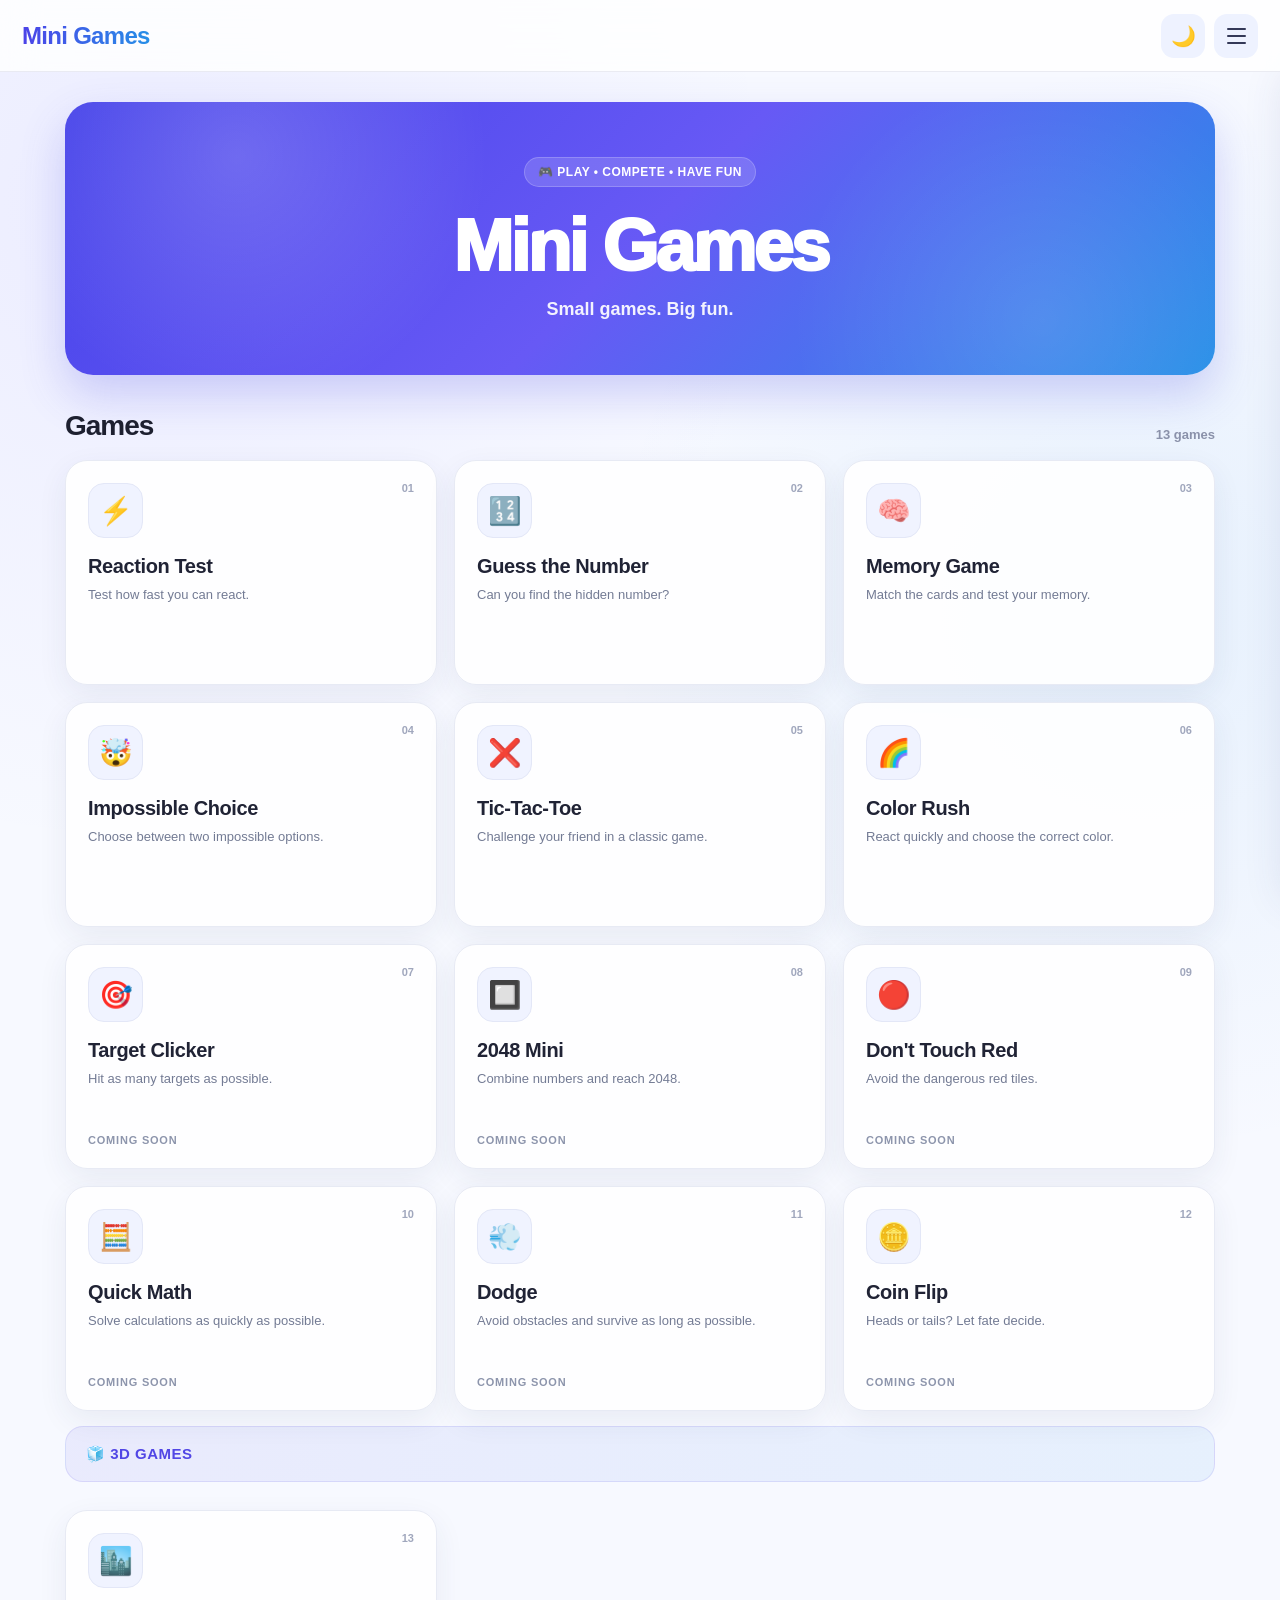
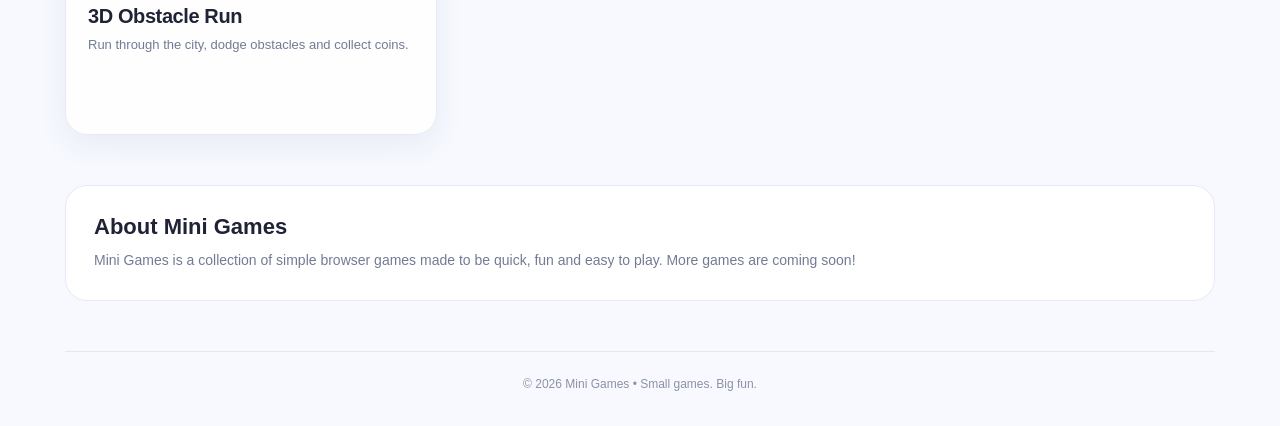
==== commit dfa6a853: "Update index.html" ====
--- a/index.html
+++ b/index.html
@@ -4,23 +4,11 @@
   <meta charset="UTF-8">
   <meta name="viewport" content="width=device-width, initial-scale=1.0">
 
+  <meta name="google-site-verification" content="GD84YPv6H1hV_X1MXYbXnZzLkhkmKTD5oTsNqb4iLdU" />
+
   <title>Mini Games</title>
 
-  <meta
-    name="description"
-    content="Play fun, fast and addictive mini games online for free."
-  >
-
-  <meta
-    name="google-site-verification"
-    content="GD84YPv6H1hV_X1MXYbXnZzLkhkmKTD5oTsNqb4iLdU"
-  >
-
   <style>
-    /* =====================================================
-       MINI GAMES — NEW VISUAL DESIGN
-       ===================================================== */
-
     * {
       box-sizing: border-box;
       margin: 0;
@@ -32,999 +20,662 @@
     }
 
     body {
-      font-family: Inter, system-ui, -apple-system, BlinkMacSystemFont,
-        "Segoe UI", sans-serif;
-      color: #17213d;
+      font-family: Arial, Helvetica, sans-serif;
       background:
-        radial-gradient(circle at 10% 0%, rgba(91, 92, 255, 0.16), transparent 28%),
-        radial-gradient(circle at 90% 10%, rgba(0, 210, 255, 0.13), transparent 25%),
-        linear-gradient(180deg, #f7f9ff 0%, #eef3ff 48%, #f9fbff 100%);
+        radial-gradient(circle at 10% 10%, rgba(104, 91, 255, 0.08), transparent 30%),
+        radial-gradient(circle at 90% 30%, rgba(38, 143, 231, 0.08), transparent 30%),
+        #f7f9ff;
+      color: #171a2b;
       min-height: 100vh;
-      overflow-x: hidden;
-    }
-
-    body::before {
-      content: "";
-      position: fixed;
-      width: 500px;
-      height: 500px;
-      border-radius: 50%;
-      background: rgba(116, 87, 255, 0.07);
-      filter: blur(90px);
-      top: 120px;
-      left: -250px;
-      pointer-events: none;
-      z-index: -1;
-    }
-
-    body::after {
-      content: "";
-      position: fixed;
-      width: 450px;
-      height: 450px;
-      border-radius: 50%;
-      background: rgba(0, 196, 255, 0.07);
-      filter: blur(90px);
-      right: -220px;
-      bottom: 100px;
-      pointer-events: none;
-      z-index: -1;
-    }
-
-    a {
-      color: inherit;
-      text-decoration: none;
-    }
-
-    button {
-      font-family: inherit;
-    }
-
-    /* =====================================================
+      transition:
+        background 0.3s ease,
+        color 0.3s ease;
+    }
+
+    /* =========================
        TOP BAR
-       ===================================================== */
+    ========================= */
 
     .topbar {
-      position: fixed;
-      top: 18px;
-      left: 50%;
-      transform: translateX(-50%);
-      width: min(1180px, calc(100% - 32px));
-      height: 70px;
-      z-index: 100;
+      position: sticky;
+      top: 0;
+      z-index: 1000;
+
+      height: 72px;
+      padding: 0 22px;
 
       display: flex;
       align-items: center;
       justify-content: space-between;
 
-      padding: 0 18px 0 22px;
-
-      background: rgba(255, 255, 255, 0.78);
-      border: 1px solid rgba(255, 255, 255, 0.9);
-      border-radius: 22px;
-
-      box-shadow:
-        0 15px 40px rgba(57, 73, 125, 0.12),
-        inset 0 1px 0 rgba(255, 255, 255, 0.9);
-
+      background: rgba(255, 255, 255, 0.82);
       backdrop-filter: blur(18px);
       -webkit-backdrop-filter: blur(18px);
-    }
-
-    .topbar-logo {
+
+      border-bottom: 1px solid rgba(90, 100, 150, 0.12);
+
+      transition:
+        background 0.3s ease,
+        border-color 0.3s ease;
+    }
+
+    .logo {
+      font-size: 24px;
+      font-weight: 900;
+      letter-spacing: -0.7px;
+
+      background: linear-gradient(90deg, #4c42e8, #268fe7);
+      -webkit-background-clip: text;
+      -webkit-text-fill-color: transparent;
+    }
+
+    .topbar-actions {
       display: flex;
       align-items: center;
-      gap: 12px;
-    }
-
-    .topbar-icon {
-      width: 42px;
-      height: 42px;
+      gap: 9px;
+    }
+
+    .menu-button,
+    .theme-button {
+      width: 44px;
+      height: 44px;
+
+      border: none;
       border-radius: 13px;
+
+      background: #eef2ff;
+      cursor: pointer;
 
       display: flex;
       align-items: center;
       justify-content: center;
 
-      font-size: 22px;
-
-      background: linear-gradient(135deg, #625cff, #00cfff);
-      box-shadow: 0 8px 20px rgba(77, 91, 255, 0.25);
-    }
-
-    .topbar-name {
+      transition:
+        background 0.25s ease,
+        transform 0.2s ease,
+        color 0.25s ease;
+    }
+
+    .menu-button:hover,
+    .theme-button:hover {
+      background: #e2e7ff;
+      transform: translateY(-2px);
+    }
+
+    .menu-icon {
       display: flex;
       flex-direction: column;
-      line-height: 0.85;
+      gap: 5px;
+    }
+
+    .menu-icon span {
+      display: block;
+      width: 19px;
+      height: 2px;
+      border-radius: 5px;
+      background: #343958;
+      transition: background 0.3s ease;
+    }
+
+    .theme-button {
+      font-size: 20px;
+    }
+
+    /* =========================
+       SIDE MENU
+    ========================= */
+
+    .side-menu {
+      position: fixed;
+      top: 72px;
+      right: -320px;
+
+      width: 300px;
+      height: calc(100vh - 72px);
+
+      padding: 25px 20px;
+
+      background: rgba(255, 255, 255, 0.96);
+      backdrop-filter: blur(20px);
+      -webkit-backdrop-filter: blur(20px);
+
+      border-left: 1px solid rgba(90, 100, 150, 0.12);
+
+      box-shadow: -15px 0 40px rgba(50, 60, 120, 0.12);
+
+      transition:
+        right 0.3s ease,
+        background 0.3s ease,
+        border-color 0.3s ease;
+
+      z-index: 999;
+      overflow-y: auto;
+    }
+
+    .side-menu.open {
+      right: 0;
+    }
+
+    .menu-title {
+      font-size: 12px;
+      font-weight: 800;
+      color: #8a91aa;
+      text-transform: uppercase;
       letter-spacing: 1px;
-    }
-
-    .topbar-name span {
-      font-size: 10px;
+      margin-bottom: 12px;
+    }
+
+    .category-link {
+      width: 100%;
+      padding: 13px 14px;
+
+      border: none;
+      border-radius: 12px;
+
+      background: transparent;
+      color: #555c75;
+
+      text-align: left;
+      font-size: 14px;
+      font-weight: 700;
+
+      cursor: pointer;
+
+      transition:
+        background 0.2s ease,
+        color 0.2s ease,
+        transform 0.2s ease;
+    }
+
+    .category-link:hover {
+      background: #f0f3ff;
+      color: #493ee2;
+      transform: translateX(3px);
+    }
+
+    .category-link.active {
+      background: linear-gradient(135deg, #5146e5, #3c91e9);
+      color: white;
+      box-shadow: 0 7px 18px rgba(75, 73, 225, 0.22);
+    }
+
+    .menu-divider {
+      height: 1px;
+      background: #e6e9f2;
+      margin: 20px 0;
+      transition: background 0.3s ease;
+    }
+
+    .menu-extra {
+      color: #737b94;
+      font-size: 13px;
+      line-height: 1.6;
+    }
+
+    /* =========================
+       HERO
+    ========================= */
+
+    .hero {
+      width: min(1150px, calc(100% - 30px));
+      margin: 30px auto 35px;
+
+      padding: 55px 30px;
+
+      border-radius: 28px;
+
+      background:
+        radial-gradient(circle at 15% 20%, rgba(255,255,255,0.18), transparent 25%),
+        radial-gradient(circle at 85% 80%, rgba(255,255,255,0.12), transparent 25%),
+        linear-gradient(135deg, #4542e9, #6759f5, #268fe7);
+
+      color: white;
+
+      text-align: center;
+
+      box-shadow: 0 20px 45px rgba(75, 73, 225, 0.23);
+
+      transition:
+        box-shadow 0.3s ease,
+        filter 0.3s ease;
+    }
+
+    .hero h1 {
+      font-size: clamp(38px, 7vw, 72px);
+      font-weight: 950;
+      letter-spacing: -3px;
+      margin-bottom: 12px;
+    }
+
+    .hero p {
+      font-size: 18px;
+      opacity: 0.92;
+      font-weight: 600;
+    }
+
+    .hero-badge {
+      display: inline-block;
+
+      margin-bottom: 18px;
+      padding: 7px 13px;
+
+      border-radius: 999px;
+
+      background: rgba(255,255,255,0.15);
+      border: 1px solid rgba(255,255,255,0.2);
+
+      font-size: 12px;
       font-weight: 800;
-      color: #68759a;
-    }
-
-    .topbar-name strong {
-      font-size: 18px;
-      font-weight: 900;
-      color: #202a4b;
-    }
-
-    .menu-button {
-      width: 44px;
-      height: 44px;
-
-      border: none;
-      border-radius: 13px;
-
-      background: #f0f3ff;
-      cursor: pointer;
+      letter-spacing: 0.5px;
+    }
+
+    /* =========================
+       GAMES SECTION
+    ========================= */
+
+    .games-section {
+      width: min(1150px, calc(100% - 30px));
+      margin: 0 auto 50px;
+    }
+
+    .section-header {
+      display: flex;
+      align-items: end;
+      justify-content: space-between;
+
+      margin-bottom: 18px;
+    }
+
+    .section-header h2 {
+      font-size: 28px;
+      letter-spacing: -1px;
+      color: #1d2030;
+      transition: color 0.3s ease;
+    }
+
+    .game-count {
+      color: #8a91aa;
+      font-size: 13px;
+      font-weight: 700;
+      transition: color 0.3s ease;
+    }
+
+    /* =========================
+       GAME GRID
+    ========================= */
+
+    .game-grid {
+      display: grid;
+      grid-template-columns: repeat(3, 1fr);
+      gap: 17px;
+    }
+
+    .game-card {
+      position: relative;
+
+      min-height: 225px;
+      padding: 22px;
+
+      border-radius: 22px;
+
+      background: rgba(255,255,255,0.92);
+      border: 1px solid #e7eaf4;
+
+      box-shadow: 0 10px 30px rgba(43, 54, 100, 0.07);
+
+      text-decoration: none;
+      color: inherit;
 
       display: flex;
       flex-direction: column;
-      align-items: center;
-      justify-content: center;
-      gap: 5px;
-
-      transition: 0.2s ease;
-    }
-
-    .menu-button:hover {
-      background: #e5e9ff;
-      transform: translateY(-2px);
-    }
-
-    .menu-button span {
-      width: 19px;
-      height: 2.5px;
-      border-radius: 5px;
-      background: #35416b;
-    }
-
-    /* =====================================================
-       SIDE MENU
-       ===================================================== */
-
-    .menu-overlay {
-      position: fixed;
-      inset: 0;
-      background: rgba(27, 35, 67, 0.28);
-      backdrop-filter: blur(4px);
-      opacity: 0;
-      pointer-events: none;
-      z-index: 150;
-      transition: 0.25s ease;
-    }
-
-    .menu-overlay.active {
-      opacity: 1;
-      pointer-events: auto;
-    }
-
-    .side-menu {
-      position: fixed;
-      top: 0;
-      left: 0;
-      width: 330px;
-      max-width: 88%;
-      height: 100vh;
-      z-index: 200;
-
-      padding: 24px;
-
-      background:
-        linear-gradient(
-          180deg,
-          #ffffff 0%,
-          #f4f6ff 100%
-        );
-
-      border-right: 1px solid #e4e8f8;
-
-      box-shadow: 20px 0 60px rgba(48, 59, 110, 0.15);
-
-      transform: translateX(-105%);
-      transition: transform 0.3s cubic-bezier(.2,.8,.2,1);
-    }
-
-    .side-menu.active {
-      transform: translateX(0);
-    }
-
-    .menu-header {
-      display: flex;
-      align-items: center;
-      justify-content: space-between;
-      margin-bottom: 34px;
-    }
-
-    .menu-logo {
-      display: flex;
-      align-items: center;
-      gap: 12px;
-    }
-
-    .menu-logo-icon {
-      width: 45px;
-      height: 45px;
-      border-radius: 14px;
+
+      transition:
+        background 0.3s ease,
+        border-color 0.3s ease,
+        box-shadow 0.25s ease,
+        transform 0.25s ease;
+    }
+
+    .game-card:hover {
+      transform: translateY(-6px);
+      box-shadow: 0 17px 35px rgba(43, 54, 100, 0.13);
+      border-color: #cfd5ee;
+    }
+
+    .game-card.hidden {
+      display: none;
+    }
+
+    .game-icon {
+      width: 55px;
+      height: 55px;
+
+      border-radius: 16px;
+
+      background: #f0f3ff;
+      border: 1px solid #e3e7f7;
 
       display: flex;
       align-items: center;
       justify-content: center;
 
-      font-size: 23px;
-
-      background: linear-gradient(135deg, #625cff, #00cfff);
-      box-shadow: 0 8px 20px rgba(76, 89, 255, 0.22);
-    }
-
-    .menu-logo div {
-      display: flex;
-      flex-direction: column;
-      line-height: 0.9;
-    }
-
-    .menu-logo span:not(.menu-logo-icon) {
-      font-size: 11px;
-      color: #7781a1;
-      font-weight: 800;
-    }
-
-    .menu-logo strong {
-      font-size: 20px;
-      color: #202b4c;
-    }
-
-    .close-menu {
-      width: 40px;
-      height: 40px;
-      border: none;
-      border-radius: 12px;
-      background: #edf0fb;
-      color: #4d5878;
       font-size: 27px;
-      cursor: pointer;
-      transition: 0.2s ease;
-    }
-
-    .close-menu:hover {
-      background: #e1e5f5;
-      transform: rotate(5deg);
-    }
-
-    .menu-title {
+
+      margin-bottom: 17px;
+
+      transition:
+        background 0.3s ease,
+        border-color 0.3s ease;
+    }
+
+    .game-number {
+      position: absolute;
+      top: 21px;
+      right: 22px;
+
       font-size: 11px;
       font-weight: 900;
-      letter-spacing: 1.4px;
-      color: #8992af;
-      margin-bottom: 12px;
-    }
-
-    .category-menu {
-      display: flex;
-      flex-direction: column;
-      gap: 7px;
-    }
-
-    .category-link {
-      width: 100%;
-      border: none;
-      background: transparent;
-      border-radius: 14px;
-
-      padding: 13px 14px;
-
-      display: flex;
-      align-items: center;
-      gap: 13px;
-
-      color: #526080;
-      font-size: 14px;
-      font-weight: 700;
-
-      cursor: pointer;
-      text-align: left;
-
-      transition: 0.2s ease;
-    }
-
-    .category-link span:first-child {
-      width: 30px;
-      text-align: center;
-      font-size: 18px;
-    }
-
-    .category-link:hover {
-      background: #edf0ff;
-      color: #404bff;
-      transform: translateX(3px);
-    }
-
-    .category-link.active {
-      color: white;
-      background: linear-gradient(135deg, #625cff, #7670ff);
-      box-shadow: 0 9px 22px rgba(90, 85, 255, 0.22);
-    }
-
-    .menu-divider {
-      height: 1px;
-      background: #e2e6f3;
-      margin: 22px 0;
-    }
-
-    .extra-menu {
-      display: flex;
-      flex-direction: column;
-      gap: 5px;
-    }
-
-    .extra-menu a {
-      padding: 12px 14px;
-      border-radius: 13px;
-      color: #63708f;
-      font-size: 14px;
-      font-weight: 700;
-      transition: 0.2s ease;
-    }
-
-    .extra-menu a:hover {
-      background: #edf0ff;
-      color: #4e4cff;
-    }
-
-    /* =====================================================
-       HERO
-       ===================================================== */
-
-    main {
-      padding-top: 115px;
-    }
-
-    .hero {
-      width: min(1180px, calc(100% - 32px));
-      min-height: 570px;
-      margin: 0 auto;
-
-      position: relative;
-      overflow: hidden;
-
-      border-radius: 38px;
-
-      background:
-        radial-gradient(circle at 75% 25%, rgba(0, 220, 255, 0.35), transparent 27%),
-        radial-gradient(circle at 25% 90%, rgba(148, 82, 255, 0.3), transparent 32%),
-        linear-gradient(135deg, #4542e9 0%, #6759f5 47%, #268fe7 100%);
-
-      box-shadow:
-        0 30px 70px rgba(68, 72, 180, 0.24);
-    }
-
-    .hero::before {
-      content: "";
-      position: absolute;
-      width: 420px;
-      height: 420px;
-      right: -130px;
-      top: -170px;
-      border-radius: 50%;
-      border: 70px solid rgba(255,255,255,0.08);
-    }
-
-    .hero::after {
-      content: "";
-      position: absolute;
-      width: 260px;
-      height: 260px;
-      right: 130px;
-      bottom: -180px;
-      border-radius: 50%;
-      border: 55px solid rgba(255,255,255,0.07);
-    }
-
-    .hero-content {
-      position: relative;
-      z-index: 2;
-      max-width: 720px;
-      padding: 72px 64px;
-    }
-
-    .hero-badge {
-      display: inline-flex;
-      align-items: center;
-      gap: 8px;
-
-      padding: 9px 14px;
-
-      border-radius: 999px;
-
-      background: rgba(255,255,255,0.14);
-      border: 1px solid rgba(255,255,255,0.18);
-
-      color: rgba(255,255,255,0.9);
+
+      color: #a0a7bd;
+
+      transition: color 0.3s ease;
+    }
+
+    .game-card h3 {
+      font-size: 20px;
+      letter-spacing: -0.4px;
+      margin-bottom: 7px;
+
+      color: #202335;
+
+      transition: color 0.3s ease;
+    }
+
+    .game-card p {
+      font-size: 13px;
+      line-height: 1.5;
+
+      color: #737b94;
+
+      transition: color 0.3s ease;
+    }
+
+    .coming-soon {
+      margin-top: auto;
+      padding-top: 18px;
+
       font-size: 11px;
       font-weight: 900;
-      letter-spacing: 1.3px;
-
-      backdrop-filter: blur(10px);
-    }
-
-    .hero-logo {
-      margin-top: 35px;
-
-      display: flex;
-      align-items: center;
-      gap: 16px;
-    }
-
-    .hero-logo-icon {
-      width: 65px;
-      height: 65px;
-
-      border-radius: 20px;
-
-      display: flex;
-      align-items: center;
-      justify-content: center;
-
-      font-size: 34px;
-
-      background: rgba(255,255,255,0.17);
-      border: 1px solid rgba(255,255,255,0.2);
-
-      box-shadow:
-        inset 0 1px rgba(255,255,255,0.25),
-        0 15px 35px rgba(35, 34, 120, 0.15);
-    }
-
-    .hero-logo-text {
-      display: flex;
-      flex-direction: column;
-      line-height: 0.78;
-    }
-
-    .hero-logo-text span {
-      color: rgba(255,255,255,0.75);
-      font-size: 18px;
-      font-weight: 800;
-      letter-spacing: 3px;
-    }
-
-    .hero-logo-text strong {
-      color: white;
-      font-size: 37px;
-      font-weight: 950;
-      letter-spacing: 1px;
-    }
-
-    .hero h1 {
-      margin-top: 34px;
-      color: white;
-
-      font-size: clamp(42px, 6vw, 74px);
-      line-height: 0.95;
-      letter-spacing: -3px;
-      font-weight: 950;
-    }
-
-    .hero h1 span {
-      display: block;
-      color: #8ff4ff;
-    }
-
-    .hero p {
-      max-width: 570px;
-      margin-top: 23px;
-
-      color: rgba(255,255,255,0.78);
-
-      font-size: 17px;
-      line-height: 1.7;
-    }
-
-    .hero-buttons {
-      display: flex;
-      flex-wrap: wrap;
-      gap: 12px;
-      margin-top: 32px;
-    }
-
-    .btn {
-      min-height: 50px;
-      padding: 0 21px;
-
-      border-radius: 15px;
-
-      display: inline-flex;
-      align-items: center;
-      justify-content: center;
-
-      font-size: 13px;
-      font-weight: 900;
-
-      transition: 0.22s ease;
-    }
-
-    .btn-primary {
-      color: #3c35bd;
-      background: white;
-      box-shadow: 0 12px 25px rgba(37, 34, 131, 0.2);
-    }
-
-    .btn-primary:hover {
-      transform: translateY(-3px);
-      box-shadow: 0 17px 30px rgba(37, 34, 131, 0.25);
-    }
-
-    .btn-secondary {
-      color: white;
-      background: rgba(255,255,255,0.12);
-      border: 1px solid rgba(255,255,255,0.22);
-    }
-
-    .btn-secondary:hover {
-      background: rgba(255,255,255,0.19);
-      transform: translateY(-3px);
-    }
-
-    /* =====================================================
-       GAMES SECTION
-       ===================================================== */
-
-    .games-section {
-      width: min(1180px, calc(100% - 32px));
-      margin: 80px auto 0;
-    }
-
-    .section-heading {
-      display: flex;
-      align-items: end;
-      justify-content: space-between;
-      gap: 20px;
-      margin-bottom: 28px;
-    }
-
-    .section-label {
-      display: block;
-      color: #6672a0;
-      font-size: 11px;
-      font-weight: 950;
-      letter-spacing: 1.7px;
-      margin-bottom: 7px;
-    }
-
-    .section-heading h2 {
-      color: #202b4c;
-      font-size: clamp(30px, 4vw, 43px);
-      line-height: 1;
-      letter-spacing: -1.5px;
-    }
-
-    #gamesCount {
-      color: #7d88a7;
-      font-size: 13px;
-      font-weight: 800;
-      padding-bottom: 4px;
-    }
-
-    .games-grid {
-      display: grid;
-      grid-template-columns: repeat(3, minmax(0, 1fr));
-      gap: 17px;
-    }
-
-    /* =====================================================
-       GAME CARDS
-       ===================================================== */
-
-    .game-card {
-      min-height: 245px;
-      position: relative;
-      overflow: hidden;
-
-      padding: 22px;
-
-      display: flex;
-      flex-direction: column;
-
-      border-radius: 24px;
-
-      background: rgba(255,255,255,0.86);
-      border: 1px solid rgba(255,255,255,0.95);
-
-      box-shadow:
-        0 12px 30px rgba(63, 77, 133, 0.08);
-
-      transition:
-        transform 0.25s ease,
-        box-shadow 0.25s ease,
-        border-color 0.25s ease;
-    }
-
-    .game-card::before {
-      content: "";
-      position: absolute;
-      width: 140px;
-      height: 140px;
-      right: -55px;
-      top: -60px;
-      border-radius: 50%;
-      background: rgba(94, 91, 255, 0.07);
-      transition: 0.3s ease;
-    }
-
-    .game-card:hover {
-      transform: translateY(-7px);
-      border-color: rgba(108, 102, 255, 0.22);
-      box-shadow:
-        0 22px 45px rgba(63, 77, 133, 0.14);
-    }
-
-    .game-card:hover::before {
-      transform: scale(1.5);
-      background: rgba(90, 100, 255, 0.11);
-    }
-
-    .game-icon {
-      position: relative;
-      z-index: 2;
-
-      width: 58px;
-      height: 58px;
-
-      border-radius: 17px;
-
-      display: flex;
-      align-items: center;
-      justify-content: center;
-
-      font-size: 28px;
+      text-transform: uppercase;
+      letter-spacing: 0.8px;
+
+      color: #8d95ac;
+    }
+
+    /* =========================
+       3D DIVIDER
+    ========================= */
+
+    .three-d-divider {
+      width: 100%;
+
+      margin: 15px 0 28px;
+      padding: 18px 20px;
+
+      border-radius: 18px;
 
       background:
         linear-gradient(
-          135deg,
-          #eef0ff,
-          #e7f8ff
+          90deg,
+          rgba(81,70,229,0.08),
+          rgba(38,143,231,0.08)
         );
 
-      border: 1px solid #e0e5ff;
-
-      box-shadow:
-        0 8px 18px rgba(79, 88, 160, 0.08);
-    }
-
-    .game-info {
-      position: relative;
-      z-index: 2;
-      margin-top: 20px;
-    }
-
-    .game-number {
-      display: block;
-      margin-bottom: 4px;
-
-      color: #9aa4c1;
-
-      font-size: 10px;
-      font-weight: 950;
-      letter-spacing: 1px;
-    }
-
-    .game-info h3 {
-      color: #263252;
-      font-size: 21px;
-      line-height: 1.15;
+      border: 1px solid rgba(81,70,229,0.12);
+
+      font-size: 15px;
       font-weight: 900;
-    }
-
-    .game-info p {
-      margin-top: 8px;
-
-      color: #7a86a4;
-
-      font-size: 13px;
-      line-height: 1.5;
-    }
-
-    .game-button {
-      position: relative;
-      z-index: 2;
-
-      width: fit-content;
-      margin-top: auto;
-      padding-top: 18px;
-
-      color: #5551e8;
-
+      color: #5146e5;
+
+      letter-spacing: 0.5px;
+
+      transition:
+        background 0.3s ease,
+        border-color 0.3s ease,
+        color 0.3s ease;
+    }
+
+    /* =========================
+       ABOUT
+    ========================= */
+
+    .about-box {
+      width: min(1150px, calc(100% - 30px));
+      margin: 0 auto 50px;
+
+      padding: 28px;
+
+      border-radius: 22px;
+
+      background: white;
+      border: 1px solid #e7eaf4;
+
+      transition:
+        background 0.3s ease,
+        border-color 0.3s ease;
+    }
+
+    .about-box h2 {
+      font-size: 22px;
+      margin-bottom: 9px;
+      color: #202335;
+
+      transition: color 0.3s ease;
+    }
+
+    .about-box p {
+      font-size: 14px;
+      line-height: 1.65;
+      color: #737b94;
+
+      transition: color 0.3s ease;
+    }
+
+    /* =========================
+       FOOTER
+    ========================= */
+
+    footer {
+      width: min(1150px, calc(100% - 30px));
+
+      margin: 0 auto;
+
+      padding: 25px 0 35px;
+
+      border-top: 1px solid #e4e7f0;
+
+      color: #8b92a8;
+
+      text-align: center;
       font-size: 12px;
-      font-weight: 950;
-      letter-spacing: 0.3px;
-
-      transition: 0.2s ease;
-    }
-
-    .game-button:hover {
-      color: #00a9d2;
-      transform: translateX(4px);
-    }
-
-    .coming-soon {
+
+      transition:
+        border-color 0.3s ease,
+        color 0.3s ease;
+    }
+
+    /* =========================
+       DARK MODE
+    ========================= */
+
+    body.dark-mode {
+      background:
+        radial-gradient(circle at 10% 10%, rgba(91, 79, 230, 0.12), transparent 30%),
+        radial-gradient(circle at 90% 30%, rgba(38, 143, 231, 0.08), transparent 30%),
+        #0b1020;
+
+      color: #f1f4ff;
+    }
+
+    body.dark-mode .topbar {
+      background: rgba(15, 21, 40, 0.88);
+      border-color: #202a46;
+    }
+
+    body.dark-mode .menu-button,
+    body.dark-mode .theme-button {
+      background: #19223d;
+    }
+
+    body.dark-mode .menu-button:hover,
+    body.dark-mode .theme-button:hover {
+      background: #222d4d;
+    }
+
+    body.dark-mode .menu-icon span {
+      background: #e3e8ff;
+    }
+
+    body.dark-mode .side-menu {
+      background: rgba(13, 19, 37, 0.97);
+      border-color: #202a46;
+      box-shadow: -15px 0 40px rgba(0,0,0,0.35);
+    }
+
+    body.dark-mode .menu-title {
+      color: #7f8bab;
+    }
+
+    body.dark-mode .category-link {
+      color: #b8c2df;
+    }
+
+    body.dark-mode .category-link:hover {
+      background: #192440;
+      color: #ffffff;
+    }
+
+    body.dark-mode .menu-divider {
+      background: #222c49;
+    }
+
+    body.dark-mode .menu-extra {
+      color: #9aa6c5;
+    }
+
+    body.dark-mode .hero {
+      box-shadow: 0 20px 50px rgba(0,0,0,0.35);
+      filter: saturate(1.05);
+    }
+
+    body.dark-mode .section-header h2 {
+      color: #f2f5ff;
+    }
+
+    body.dark-mode .game-count {
+      color: #8793b2;
+    }
+
+    body.dark-mode .game-card {
+      background: rgba(20, 28, 52, 0.94);
+      border-color: #263250;
+      box-shadow: 0 12px 30px rgba(0,0,0,0.22);
+    }
+
+    body.dark-mode .game-card:hover {
+      border-color: #3b4a70;
+      box-shadow: 0 18px 38px rgba(0,0,0,0.32);
+    }
+
+    body.dark-mode .game-icon {
+      background: #1d2744;
+      border-color: #2d3a5d;
+    }
+
+    body.dark-mode .game-number {
+      color: #7785a7;
+    }
+
+    body.dark-mode .game-card h3 {
+      color: #f1f4ff;
+    }
+
+    body.dark-mode .game-card p {
+      color: #9ca8c6;
+    }
+
+    body.dark-mode .coming-soon {
+      color: #8c98b6;
+    }
+
+    body.dark-mode .three-d-divider {
       background:
         linear-gradient(
-          135deg,
-          rgba(255,255,255,0.92),
-          rgba(242,245,255,0.92)
+          90deg,
+          rgba(81,70,229,0.15),
+          rgba(38,143,231,0.13)
         );
-    }
-
-    .coming-soon .game-icon {
-      filter: grayscale(0.15);
-    }
-
-    .coming-label {
-      position: relative;
-      z-index: 2;
-
-      width: fit-content;
-      margin-top: auto;
-      padding-top: 18px;
-
-      color: #9aa4be;
-
-      font-size: 10px;
-      font-weight: 950;
-      letter-spacing: 1px;
-    }
-
-    /* =====================================================
-       3D SECTION
-       ===================================================== */
-
-    .three-d-divider {
-      grid-column: 1 / -1;
-
-      margin: 20px 0 2px;
-      padding: 17px 20px;
-
-      border-radius: 19px;
-
-      background:
-        linear-gradient(
-          135deg,
-          rgba(79, 75, 230, 0.1),
-          rgba(0, 193, 236, 0.09)
-        );
-
-      border: 1px solid rgba(93, 100, 230, 0.12);
-
-      display: flex;
-      align-items: center;
-      gap: 12px;
-    }
-
-    .three-d-divider span:first-child {
-      font-size: 23px;
-    }
-
-    .three-d-divider strong {
-      color: #343d69;
-      font-size: 14px;
-      font-weight: 950;
-      letter-spacing: 1px;
-    }
-
-    .three-d-divider small {
-      color: #8490ae;
-      font-size: 11px;
-      font-weight: 700;
-    }
-
-    /* =====================================================
-       NO RESULTS
-       ===================================================== */
-
-    .no-results {
-      display: none;
-      text-align: center;
-      padding: 70px 20px;
-    }
-
-    .no-results.show {
-      display: block;
-    }
-
-    .no-results > div {
-      font-size: 45px;
-      margin-bottom: 12px;
-    }
-
-    .no-results h3 {
-      color: #273253;
-      font-size: 22px;
-    }
-
-    .no-results p {
-      color: #8791ad;
-      margin-top: 7px;
-    }
-
-    .hidden-game {
-      display: none !important;
-    }
-
-    /* =====================================================
-       ABOUT
-       ===================================================== */
-
-    .about-section {
-      width: min(1180px, calc(100% - 32px));
-      margin: 80px auto;
-    }
-
-    .about-box {
-      position: relative;
-      overflow: hidden;
-
-      display: flex;
-      align-items: center;
-      gap: 25px;
-
-      padding: 35px;
-
-      border-radius: 28px;
-
-      background:
-        linear-gradient(
-          135deg,
-          #ffffff,
-          #f2f5ff
-        );
-
-      border: 1px solid #e5e9f7;
-
-      box-shadow:
-        0 18px 40px rgba(61, 74, 130, 0.08);
-    }
-
-    .about-box::after {
-      content: "";
-      position: absolute;
-      width: 240px;
-      height: 240px;
-      border-radius: 50%;
-      right: -100px;
-      top: -120px;
-      background: rgba(94, 89, 255, 0.07);
-    }
-
-    .about-icon {
-      flex-shrink: 0;
-
-      width: 72px;
-      height: 72px;
-
-      border-radius: 22px;
-
-      display: flex;
-      align-items: center;
-      justify-content: center;
-
-      font-size: 32px;
-
-      background: linear-gradient(135deg, #625cff, #00cfff);
-      box-shadow: 0 13px 28px rgba(75, 84, 228, 0.2);
-    }
-
-    .about-box h2 {
-      color: #242f50;
-      font-size: 28px;
-      margin-bottom: 9px;
-    }
-
-    .about-box p {
-      max-width: 760px;
-      color: #7884a3;
-      font-size: 14px;
-      line-height: 1.7;
-    }
-
-    /* =====================================================
-       FOOTER
-       ===================================================== */
-
-    footer {
-      width: min(1180px, calc(100% - 32px));
-      margin: 0 auto;
-      padding: 30px 0 45px;
-
-      display: flex;
-      align-items: center;
-      justify-content: space-between;
-      gap: 15px;
-
-      border-top: 1px solid #e1e6f3;
-    }
-
-    .footer-logo {
-      display: flex;
-      align-items: center;
-      gap: 9px;
-
-      color: #2c3759;
-      font-size: 14px;
-    }
-
-    .footer-logo span {
-      font-size: 20px;
-    }
-
-    footer p,
-    .copyright {
-      color: #8993ae;
-      font-size: 12px;
-      font-weight: 600;
-    }
-
-    /* =====================================================
+
+      border-color: #2d3a61;
+      color: #9ea8ff;
+    }
+
+    body.dark-mode .about-box {
+      background: #151d36;
+      border-color: #273351;
+    }
+
+    body.dark-mode .about-box h2 {
+      color: #f1f4ff;
+    }
+
+    body.dark-mode .about-box p {
+      color: #9ca8c6;
+    }
+
+    body.dark-mode footer {
+      border-color: #202a46;
+      color: #8490af;
+    }
+
+    /* =========================
        RESPONSIVE
-       ===================================================== */
+    ========================= */
 
     @media (max-width: 900px) {
-
-      .games-grid {
-        grid-template-columns: repeat(2, minmax(0, 1fr));
+      .game-grid {
+        grid-template-columns: repeat(2, 1fr);
       }
-
-      .hero-content {
-        padding: 60px 45px;
+    }
+
+    @media (max-width: 600px) {
+      .topbar {
+        height: 65px;
+        padding: 0 14px;
       }
 
+      .side-menu {
+        top: 65px;
+        height: calc(100vh - 65px);
+      }
+
+      .logo {
+        font-size: 21px;
+      }
+
+      .menu-button,
+      .theme-button {
+        width: 42px;
+        height: 42px;
+      }
+
       .hero {
-        min-height: 530px;
+        margin-top: 20px;
+        padding: 45px 20px;
+        border-radius: 23px;
       }
-    }
-
-    @media (max-width: 650px) {
-
-      .topbar {
-        top: 10px;
-        width: calc(100% - 20px);
-        height: 62px;
-        border-radius: 18px;
-      }
-
-      main {
-        padding-top: 88px;
-      }
-
-      .hero {
-        width: calc(100% - 20px);
-        min-height: auto;
-        border-radius: 27px;
-      }
-
-      .hero-content {
-        padding: 42px 25px 45px;
-      }
-
-      .hero-logo {
-        margin-top: 25px;
-      }
-
-      .hero-logo-icon {
-        width: 55px;
-        height: 55px;
-        font-size: 28px;
-      }
-
-      .hero-logo-text strong {
-        font-size: 29px;
-      }
 
       .hero h1 {
-        margin-top: 28px;
-        font-size: 45px;
         letter-spacing: -2px;
       }
 
@@ -1032,66 +683,16 @@
         font-size: 15px;
       }
 
-      .hero-buttons {
-        flex-direction: column;
-      }
-
-      .btn {
-        width: 100%;
-      }
-
-      .games-section,
-      .about-section,
-      footer {
-        width: calc(100% - 20px);
-      }
-
-      .games-section {
-        margin-top: 55px;
-      }
-
-      .section-heading {
-        align-items: flex-start;
-        flex-direction: column;
-        gap: 8px;
-      }
-
-      .games-grid {
+      .game-grid {
         grid-template-columns: 1fr;
       }
 
       .game-card {
-        min-height: 220px;
+        min-height: 205px;
       }
 
-      .about-box {
-        flex-direction: column;
-        align-items: flex-start;
-        padding: 27px;
-      }
-
-      footer {
-        flex-direction: column;
-        align-items: flex-start;
-      }
-    }
-
-    @media (max-width: 420px) {
-
-      .hero-badge {
-        font-size: 9px;
-      }
-
-      .hero h1 {
-        font-size: 39px;
-      }
-
-      .hero-logo-text strong {
-        font-size: 26px;
-      }
-
-      .game-card {
-        padding: 19px;
+      .section-header h2 {
+        font-size: 24px;
       }
     }
   </style>
@@ -1099,983 +700,594 @@
 
 <body>
 
-  <!-- =====================================================
-       MENU OVERLAY
-       ===================================================== -->
-
-  <div class="menu-overlay" id="menuOverlay"></div>
-
-
-  <!-- =====================================================
-       SIDE MENU
-       ===================================================== -->
-
+  <!-- TOP BAR -->
+  <header class="topbar">
+
+    <div class="logo">
+      Mini Games
+    </div>
+
+    <div class="topbar-actions">
+
+      <!-- THEME BUTTON -->
+      <button
+        class="theme-button"
+        id="themeToggle"
+        aria-label="Switch to dark mode"
+        title="Switch theme"
+      >
+        <span id="themeIcon">🌙</span>
+      </button>
+
+      <!-- MENU BUTTON -->
+      <button
+        class="menu-button"
+        id="menuButton"
+        aria-label="Open menu"
+        title="Menu"
+      >
+        <span class="menu-icon">
+          <span></span>
+          <span></span>
+          <span></span>
+        </span>
+      </button>
+
+    </div>
+
+  </header>
+
+
+  <!-- SIDE MENU -->
   <aside class="side-menu" id="sideMenu">
 
-    <div class="menu-header">
-
-      <div class="menu-logo">
-
-        <span class="menu-logo-icon">🎮</span>
-
-        <div>
-          <span>MINI</span>
-          <strong>GAMES</strong>
-        </div>
-
-      </div>
-
-      <button
-        class="close-menu"
-        id="closeMenu"
-        aria-label="Close menu"
-      >
-        ×
-      </button>
-
+    <div class="menu-title">
+      Categories
     </div>
 
-    <div class="menu-title">
-      GAME CATEGORIES
+    <button class="category-link active" data-category="all">
+      🎮 All Games
+    </button>
+
+    <button class="category-link" data-category="3d">
+      🧊 3D Games
+    </button>
+
+    <button class="category-link" data-category="two-players">
+      👥 Two Players
+    </button>
+
+    <button class="category-link" data-category="brain">
+      🧠 Brain & Memory
+    </button>
+
+    <button class="category-link" data-category="math">
+      🧮 Math
+    </button>
+
+    <button class="category-link" data-category="reflex">
+      ⚡ Reflex
+    </button>
+
+    <button class="category-link" data-category="action">
+      🏃 Action
+    </button>
+
+    <button class="category-link" data-category="choice">
+      🎲 Luck & Choice
+    </button>
+
+    <div class="menu-divider"></div>
+
+    <div class="menu-extra">
+      More games are coming soon.<br><br>
+      New games will appear here automatically.
     </div>
 
-    <nav class="category-menu">
-
-      <button class="category-link active" data-filter="all">
-        <span>🎮</span>
-        <span>All Games</span>
-      </button>
-
-      <button class="category-link" data-filter="3d">
-        <span>🧊</span>
-        <span>3D Games</span>
-      </button>
-
-      <button class="category-link" data-filter="two-players">
-        <span>👥</span>
-        <span>Two Players</span>
-      </button>
-
-      <button class="category-link" data-filter="brain">
-        <span>🧠</span>
-        <span>Brain & Memory</span>
-      </button>
-
-      <button class="category-link" data-filter="math">
-        <span>🧮</span>
-        <span>Math</span>
-      </button>
-
-      <button class="category-link" data-filter="reflex">
-        <span>⚡</span>
-        <span>Reflex</span>
-      </button>
-
-      <button class="category-link" data-filter="action">
-        <span>🏃</span>
-        <span>Action</span>
-      </button>
-
-      <button class="category-link" data-filter="choice">
-        <span>🎲</span>
-        <span>Luck & Choice</span>
-      </button>
-
-    </nav>
-
-    <div class="menu-divider"></div>
-
-    <nav class="extra-menu">
-
-      <a href="#home">🏠 Home</a>
-
-      <a href="#about">ℹ️ About</a>
-
-    </nav>
-
   </aside>
 
 
-  <!-- =====================================================
-       TOP BAR
-       ===================================================== -->
-
-  <header class="topbar">
-
-    <div class="topbar-logo">
-
-      <div class="topbar-icon">
-        🎮
-      </div>
-
-      <div class="topbar-name">
-        <span>MINI</span>
-        <strong>GAMES</strong>
-      </div>
-
+  <!-- HERO -->
+  <section class="hero">
+
+    <div class="hero-badge">
+      🎮 PLAY • COMPETE • HAVE FUN
     </div>
 
-    <button
-      class="menu-button"
-      id="openMenu"
-      aria-label="Open menu"
-    >
-      <span></span>
-      <span></span>
-      <span></span>
-    </button>
-
-  </header>
-
-
-  <!-- =====================================================
-       MAIN
-       ===================================================== -->
-
-  <main id="home">
-
-    <!-- HERO -->
-
-    <section class="hero">
-
-      <div class="hero-content">
-
-        <div class="hero-badge">
-          🎮 A WORLD OF MINI GAMES
-        </div>
-
-        <div class="hero-logo">
-
-          <div class="hero-logo-icon">
-            🎮
-          </div>
-
-          <div class="hero-logo-text">
-            <span>MINI</span>
-            <strong>GAMES</strong>
-          </div>
-
-        </div>
-
-        <h1>
-          PLAY.
-          <span>COMPETE.</span>
-          HAVE FUN.
-        </h1>
-
-        <p>
-          Fast, fun and addictive mini games.
-          Challenge yourself, beat your scores
-          and discover something new.
-        </p>
-
-        <div class="hero-buttons">
-
-          <a
-            href="#games"
-            class="btn btn-primary"
-          >
-            🎮 PLAY GAMES
-          </a>
-
-          <a
-            href="#games"
-            class="btn btn-secondary"
-          >
-            🔥 EXPLORE GAMES
-          </a>
-
-        </div>
-
-      </div>
-
-    </section>
-
-
-    <!-- =====================================================
-         GAMES
-         ===================================================== -->
-
-    <section
-      class="games-section"
-      id="games"
-    >
-
-      <div class="section-heading">
-
-        <div>
-
-          <span class="section-label">
-            GAME COLLECTION
-          </span>
-
-          <h2 id="gamesTitle">
-            All Games
-          </h2>
-
-        </div>
-
-        <p id="gamesCount">
-          13 games available
-        </p>
-
-      </div>
-
-
-      <div class="games-grid" id="gamesGrid">
-
-
-        <!-- 01 -->
-
-        <article
-          class="game-card"
-          data-category="reflex"
-        >
-
-          <div class="game-icon">⚡</div>
-
-          <div class="game-info">
-
-            <span class="game-number">01</span>
-
-            <h3>Reaction Test</h3>
-
-            <p>
-              How fast are your reactions?
-            </p>
-
-          </div>
-
-          <a
-            href="games/reaction.html"
-            class="game-button"
-          >
-            PLAY NOW →
-          </a>
-
-        </article>
-
-
-        <!-- 02 -->
-
-        <article
-          class="game-card"
-          data-category="brain"
-        >
-
-          <div class="game-icon">🔢</div>
-
-          <div class="game-info">
-
-            <span class="game-number">02</span>
-
-            <h3>Guess the Number</h3>
-
-            <p>
-              Can you find the secret number?
-            </p>
-
-          </div>
-
-          <a
-            href="games/guess.html"
-            class="game-button"
-          >
-            PLAY NOW →
-          </a>
-
-        </article>
-
-
-        <!-- 03 -->
-
-        <article
-          class="game-card"
-          data-category="brain"
-        >
-
-          <div class="game-icon">🧠</div>
-
-          <div class="game-info">
-
-            <span class="game-number">03</span>
-
-            <h3>Memory Game</h3>
-
-            <p>
-              Test and train your memory.
-            </p>
-
-          </div>
-
-          <a
-            href="games/memory.html"
-            class="game-button"
-          >
-            PLAY NOW →
-          </a>
-
-        </article>
-
-
-        <!-- 04 -->
-
-        <article
-          class="game-card"
-          data-category="choice"
-        >
-
-          <div class="game-icon">🤔</div>
-
-          <div class="game-info">
-
-            <span class="game-number">04</span>
-
-            <h3>Impossible Choice</h3>
-
-            <p>
-              Would you rather choose?
-            </p>
-
-          </div>
-
-          <a
-            href="games/impossible.html"
-            class="game-button"
-          >
-            PLAY NOW →
-          </a>
-
-        </article>
-
-
-        <!-- 05 -->
-
-        <article
-          class="game-card"
-          data-category="two-players"
-        >
-
-          <div class="game-icon">❌⭕</div>
-
-          <div class="game-info">
-
-            <span class="game-number">05</span>
-
-            <h3>Tic-Tac-Toe</h3>
-
-            <p>
-              Challenge a friend in a classic battle.
-            </p>
-
-          </div>
-
-          <a
-            href="games/tic-tac-toe.html"
-            class="game-button"
-          >
-            PLAY NOW →
-          </a>
-
-        </article>
-
-
-        <!-- 06 -->
-
-        <article
-          class="game-card"
-          data-category="reflex"
-        >
-
-          <div class="game-icon">🎨</div>
-
-          <div class="game-info">
-
-            <span class="game-number">06</span>
-
-            <h3>Color Rush</h3>
-
-            <p>
-              Click the correct color as fast as possible.
-            </p>
-
-          </div>
-
-          <a
-            href="games/color-rush.html"
-            class="game-button"
-          >
-            PLAY NOW →
-          </a>
-
-        </article>
-
-
-        <!-- 07 -->
-
-        <article
-          class="game-card coming-soon"
-          data-category="reflex"
-        >
-
-          <div class="game-icon">🎯</div>
-
-          <div class="game-info">
-
-            <span class="game-number">07</span>
-
-            <h3>Target Clicker</h3>
-
-            <p>
-              Hit the targets before time runs out.
-            </p>
-
-          </div>
-
-          <span class="coming-label">
-            COMING SOON
-          </span>
-
-        </article>
-
-
-        <!-- 08 -->
-
-        <article
-          class="game-card coming-soon"
-          data-category="brain"
-        >
-
-          <div class="game-icon">🧩</div>
-
-          <div class="game-info">
-
-            <span class="game-number">08</span>
-
-            <h3>2048 Mini</h3>
-
-            <p>
-              Combine numbers and reach 2048.
-            </p>
-
-          </div>
-
-          <span class="coming-label">
-            COMING SOON
-          </span>
-
-        </article>
-
-
-        <!-- 09 -->
-
-        <article
-          class="game-card coming-soon"
-          data-category="action"
-        >
-
-          <div class="game-icon">🔴</div>
-
-          <div class="game-info">
-
-            <span class="game-number">09</span>
-
-            <h3>Don't Touch Red</h3>
-
-            <p>
-              One wrong move and it's game over.
-            </p>
-
-          </div>
-
-          <span class="coming-label">
-            COMING SOON
-          </span>
-
-        </article>
-
-
-        <!-- 10 -->
-
-        <article
-          class="game-card coming-soon"
-          data-category="math"
-        >
-
-          <div class="game-icon">🧮</div>
-
-          <div class="game-info">
-
-            <span class="game-number">10</span>
-
-            <h3>Quick Math</h3>
-
-            <p>
-              Solve calculations before time runs out.
-            </p>
-
-          </div>
-
-          <span class="coming-label">
-            COMING SOON
-          </span>
-
-        </article>
-
-
-        <!-- 11 -->
-
-        <article
-          class="game-card coming-soon"
-          data-category="action"
-        >
-
-          <div class="game-icon">🏃</div>
-
-          <div class="game-info">
-
-            <span class="game-number">11</span>
-
-            <h3>Dodge</h3>
-
-            <p>
-              Avoid obstacles and survive.
-            </p>
-
-          </div>
-
-          <span class="coming-label">
-            COMING SOON
-          </span>
-
-        </article>
-
-
-        <!-- 12 -->
-
-        <article
-          class="game-card coming-soon"
-          data-category="choice"
-        >
-
-          <div class="game-icon">🪙</div>
-
-          <div class="game-info">
-
-            <span class="game-number">12</span>
-
-            <h3>Coin Flip</h3>
-
-            <p>
-              Heads or tails?
-            </p>
-
-          </div>
-
-          <span class="coming-label">
-            COMING SOON
-          </span>
-
-        </article>
-
-
-        <!-- =================================================
-             3D GAMES DIVIDER
-             ================================================= -->
-
-        <div class="three-d-divider">
-
-          <span>🧊</span>
-
-          <strong>3D GAMES</strong>
-
-          <small>
-            More immersive games
-          </small>
-
-        </div>
-
-
-        <!-- 13 -->
-
-        <article
-          class="game-card"
-          data-category="3d"
-        >
-
-          <div class="game-icon">🏙️</div>
-
-          <div class="game-info">
-
-            <span class="game-number">13</span>
-
-            <h3>3D Obstacle Run</h3>
-
-            <p>
-              Run, jump and dodge your way through the city.
-            </p>
-
-          </div>
-
-          <a
-            href="games/3d-obstacle-run.html"
-            class="game-button"
-          >
-            PLAY NOW →
-          </a>
-
-        </article>
-
-
-      </div>
-
-
-      <!-- NO RESULTS -->
-
-      <div
-        class="no-results"
-        id="noResults"
-      >
-
-        <div>🎮</div>
-
-        <h3>
-          No games here yet
-        </h3>
-
-        <p>
-          More games are coming soon!
-        </p>
-
-      </div>
-
-    </section>
-
-
-    <!-- =====================================================
-         ABOUT
-         ===================================================== -->
-
-    <section
-      class="about-section"
-      id="about"
-    >
-
-      <div class="about-box">
-
-        <div class="about-icon">
-          🎮
-        </div>
-
-        <div>
-
-          <span class="section-label">
-            ABOUT MINI GAMES
-          </span>
-
-          <h2>
-            Small Games. Big Fun.
-          </h2>
-
-          <p>
-            Mini Games is a collection of simple,
-            fast and fun browser games. Play whenever
-            you want, challenge yourself and try to
-            beat your best scores.
-          </p>
-
-        </div>
-
-      </div>
-
-    </section>
-
-  </main>
-
-
-  <!-- =====================================================
-       FOOTER
-       ===================================================== -->
-
-  <footer>
-
-    <div class="footer-logo">
-
-      <span>🎮</span>
-
-      <strong>
-        MINI GAMES
-      </strong>
-
-    </div>
+    <h1>Mini Games</h1>
 
     <p>
       Small games. Big fun.
     </p>
 
-    <span class="copyright">
-      © 2026 Mini Games
-    </span>
-
+  </section>
+
+
+  <!-- GAMES -->
+  <main class="games-section">
+
+    <div class="section-header">
+      <h2>Games</h2>
+
+      <div class="game-count" id="gameCount">
+        12 games
+      </div>
+    </div>
+
+
+    <div class="game-grid" id="gameGrid">
+
+      <!-- 01 -->
+      <a
+        href="games/reaction.html"
+        class="game-card"
+        data-category="reflex"
+      >
+        <span class="game-number">01</span>
+
+        <div class="game-icon">
+          ⚡
+        </div>
+
+        <h3>Reaction Test</h3>
+
+        <p>
+          Test how fast you can react.
+        </p>
+      </a>
+
+
+      <!-- 02 -->
+      <a
+        href="games/guess.html"
+        class="game-card"
+        data-category="brain"
+      >
+        <span class="game-number">02</span>
+
+        <div class="game-icon">
+          🔢
+        </div>
+
+        <h3>Guess the Number</h3>
+
+        <p>
+          Can you find the hidden number?
+        </p>
+      </a>
+
+
+      <!-- 03 -->
+      <a
+        href="games/memory.html"
+        class="game-card"
+        data-category="brain"
+      >
+        <span class="game-number">03</span>
+
+        <div class="game-icon">
+          🧠
+        </div>
+
+        <h3>Memory Game</h3>
+
+        <p>
+          Match the cards and test your memory.
+        </p>
+      </a>
+
+
+      <!-- 04 -->
+      <a
+        href="games/impossible.html"
+        class="game-card"
+        data-category="choice"
+      >
+        <span class="game-number">04</span>
+
+        <div class="game-icon">
+          🤯
+        </div>
+
+        <h3>Impossible Choice</h3>
+
+        <p>
+          Choose between two impossible options.
+        </p>
+      </a>
+
+
+      <!-- 05 -->
+      <a
+        href="games/tic-tac-toe.html"
+        class="game-card"
+        data-category="two-players"
+      >
+        <span class="game-number">05</span>
+
+        <div class="game-icon">
+          ❌
+        </div>
+
+        <h3>Tic-Tac-Toe</h3>
+
+        <p>
+          Challenge your friend in a classic game.
+        </p>
+      </a>
+
+
+      <!-- 06 -->
+      <a
+        href="games/color-rush.html"
+        class="game-card"
+        data-category="reflex"
+      >
+        <span class="game-number">06</span>
+
+        <div class="game-icon">
+          🌈
+        </div>
+
+        <h3>Color Rush</h3>
+
+        <p>
+          React quickly and choose the correct color.
+        </p>
+      </a>
+
+
+      <!-- 07 -->
+      <div
+        class="game-card"
+        data-category="reflex"
+      >
+        <span class="game-number">07</span>
+
+        <div class="game-icon">
+          🎯
+        </div>
+
+        <h3>Target Clicker</h3>
+
+        <p>
+          Hit as many targets as possible.
+        </p>
+
+        <div class="coming-soon">
+          Coming Soon
+        </div>
+      </div>
+
+
+      <!-- 08 -->
+      <div
+        class="game-card"
+        data-category="brain"
+      >
+        <span class="game-number">08</span>
+
+        <div class="game-icon">
+          🔲
+        </div>
+
+        <h3>2048 Mini</h3>
+
+        <p>
+          Combine numbers and reach 2048.
+        </p>
+
+        <div class="coming-soon">
+          Coming Soon
+        </div>
+      </div>
+
+
+      <!-- 09 -->
+      <div
+        class="game-card"
+        data-category="action"
+      >
+        <span class="game-number">09</span>
+
+        <div class="game-icon">
+          🔴
+        </div>
+
+        <h3>Don't Touch Red</h3>
+
+        <p>
+          Avoid the dangerous red tiles.
+        </p>
+
+        <div class="coming-soon">
+          Coming Soon
+        </div>
+      </div>
+
+
+      <!-- 10 -->
+      <div
+        class="game-card"
+        data-category="math"
+      >
+        <span class="game-number">10</span>
+
+        <div class="game-icon">
+          🧮
+        </div>
+
+        <h3>Quick Math</h3>
+
+        <p>
+          Solve calculations as quickly as possible.
+        </p>
+
+        <div class="coming-soon">
+          Coming Soon
+        </div>
+      </div>
+
+
+      <!-- 11 -->
+      <div
+        class="game-card"
+        data-category="action"
+      >
+        <span class="game-number">11</span>
+
+        <div class="game-icon">
+          💨
+        </div>
+
+        <h3>Dodge</h3>
+
+        <p>
+          Avoid obstacles and survive as long as possible.
+        </p>
+
+        <div class="coming-soon">
+          Coming Soon
+        </div>
+      </div>
+
+
+      <!-- 12 -->
+      <div
+        class="game-card"
+        data-category="choice"
+      >
+        <span class="game-number">12</span>
+
+        <div class="game-icon">
+          🪙
+        </div>
+
+        <h3>Coin Flip</h3>
+
+        <p>
+          Heads or tails? Let fate decide.
+        </p>
+
+        <div class="coming-soon">
+          Coming Soon
+        </div>
+      </div>
+
+    </div>
+
+
+    <!-- 3D GAMES -->
+    <div class="three-d-divider">
+      🧊 3D GAMES
+    </div>
+
+
+    <div class="game-grid">
+
+      <!-- 13 -->
+      <a
+        href="games/3d-obstacle-run.html"
+        class="game-card"
+        data-category="3d"
+      >
+        <span class="game-number">13</span>
+
+        <div class="game-icon">
+          🏙️
+        </div>
+
+        <h3>3D Obstacle Run</h3>
+
+        <p>
+          Run through the city, dodge obstacles and collect coins.
+        </p>
+      </a>
+
+    </div>
+
+  </main>
+
+
+  <!-- ABOUT -->
+  <section class="about-box">
+
+    <h2>About Mini Games</h2>
+
+    <p>
+      Mini Games is a collection of simple browser games
+      made to be quick, fun and easy to play. More games
+      are coming soon!
+    </p>
+
+  </section>
+
+
+  <!-- FOOTER -->
+  <footer>
+    © 2026 Mini Games • Small games. Big fun.
   </footer>
 
 
-  <!-- =====================================================
-       JAVASCRIPT
-       ===================================================== -->
-
   <script>
 
-    /* ===============================
+    /* =========================
        MENU
-       =============================== */
-
-    const openMenu =
-      document.getElementById("openMenu");
-
-    const closeMenu =
-      document.getElementById("closeMenu");
-
-    const sideMenu =
-      document.getElementById("sideMenu");
-
-    const menuOverlay =
-      document.getElementById("menuOverlay");
-
-
-    function showMenu() {
-
-      sideMenu.classList.add("active");
-
-      menuOverlay.classList.add("active");
-
-      document.body.classList.add("menu-open");
-
-    }
-
-
-    function hideMenu() {
-
-      sideMenu.classList.remove("active");
-
-      menuOverlay.classList.remove("active");
-
-      document.body.classList.remove("menu-open");
-
-    }
-
-
-    openMenu.addEventListener(
-      "click",
-      showMenu
-    );
-
-
-    closeMenu.addEventListener(
-      "click",
-      hideMenu
-    );
-
-
-    menuOverlay.addEventListener(
-      "click",
-      hideMenu
-    );
-
-
-    /* ===============================
-       GAME FILTER
-       =============================== */
+    ========================= */
+
+    const menuButton = document.getElementById("menuButton");
+    const sideMenu = document.getElementById("sideMenu");
+
+    menuButton.addEventListener("click", () => {
+      sideMenu.classList.toggle("open");
+    });
+
+
+    /* =========================
+       CATEGORY FILTER
+    ========================= */
 
     const categoryLinks =
-      document.querySelectorAll(
-        ".category-link"
-      );
-
+      document.querySelectorAll(".category-link");
 
     const gameCards =
-      document.querySelectorAll(
-        ".game-card"
-      );
-
-
-    const gamesTitle =
-      document.getElementById(
-        "gamesTitle"
-      );
-
-
-    const gamesCount =
-      document.getElementById(
-        "gamesCount"
-      );
-
-
-    const noResults =
-      document.getElementById(
-        "noResults"
-      );
-
-
-    const categoryNames = {
-
-      "all":
-        "All Games",
-
-      "3d":
-        "3D Games",
-
-      "two-players":
-        "Two Players",
-
-      "brain":
-        "Brain & Memory",
-
-      "math":
-        "Math",
-
-      "reflex":
-        "Reflex",
-
-      "action":
-        "Action",
-
-      "choice":
-        "Luck & Choice"
-
-    };
+      document.querySelectorAll(".game-card");
+
+    const gameCount =
+      document.getElementById("gameCount");
 
 
     function filterGames(category) {
 
       let visibleGames = 0;
-
 
       gameCards.forEach(card => {
 
         const cardCategory =
           card.dataset.category;
-
 
         if (
           category === "all" ||
           cardCategory === category
         ) {
-
-          card.classList.remove(
-            "hidden-game"
+          card.classList.remove("hidden");
+          visibleGames++;
+        } else {
+          card.classList.add("hidden");
+        }
+
+      });
+
+      gameCount.textContent =
+        visibleGames +
+        (visibleGames === 1 ? " game" : " games");
+    }
+
+
+    categoryLinks.forEach(button => {
+
+      button.addEventListener("click", () => {
+
+        categoryLinks.forEach(item => {
+          item.classList.remove("active");
+        });
+
+        button.classList.add("active");
+
+        filterGames(
+          button.dataset.category
+        );
+
+        sideMenu.classList.remove("open");
+
+        window.scrollTo({
+          top: 0,
+          behavior: "smooth"
+        });
+
+      });
+
+    });
+
+
+    /* =========================
+       LIGHT / DARK MODE
+    ========================= */
+
+    const themeToggle =
+      document.getElementById("themeToggle");
+
+    const themeIcon =
+      document.getElementById("themeIcon");
+
+
+    function applyTheme(theme) {
+
+      const isDark =
+        theme === "dark";
+
+      document.body.classList.toggle(
+        "dark-mode",
+        isDark
+      );
+
+      themeIcon.textContent =
+        isDark ? "☀️" : "🌙";
+
+      themeToggle.setAttribute(
+        "aria-label",
+        isDark
+          ? "Switch to light mode"
+          : "Switch to dark mode"
+      );
+
+      themeToggle.setAttribute(
+        "title",
+        isDark
+          ? "Switch to light mode"
+          : "Switch to dark mode"
+      );
+
+      localStorage.setItem(
+        "miniGamesTheme",
+        theme
+      );
+    }
+
+
+    const savedTheme =
+      localStorage.getItem(
+        "miniGamesTheme"
+      );
+
+
+    applyTheme(
+      savedTheme === "dark"
+        ? "dark"
+        : "light"
+    );
+
+
+    themeToggle.addEventListener(
+      "click",
+      () => {
+
+        const isDark =
+          document.body.classList.contains(
+            "dark-mode"
           );
 
-          visibleGames++;
-
-        } else {
-
-          card.classList.add(
-            "hidden-game"
-          );
-
-        }
-
-      });
-
-
-      gamesTitle.textContent =
-        categoryNames[category];
-
-
-      if (visibleGames === 1) {
-
-        gamesCount.textContent =
-          "1 game";
-
-      } else {
-
-        gamesCount.textContent =
-          visibleGames + " games";
-
-      }
-
-
-      if (visibleGames === 0) {
-
-        noResults.classList.add(
-          "show"
+        applyTheme(
+          isDark ? "light" : "dark"
         );
-
-      } else {
-
-        noResults.classList.remove(
-          "show"
-        );
-
-      }
-
-    }
-
-
-    categoryLinks.forEach(button => {
-
-      button.addEventListener(
-        "click",
-        () => {
-
-          categoryLinks.forEach(
-            item =>
-              item.classList.remove(
-                "active"
-              )
-          );
-
-
-          button.classList.add(
-            "active"
-          );
-
-
-          const category =
-            button.dataset.filter;
-
-
-          filterGames(category);
-
-          hideMenu();
-
-
-          document.getElementById(
-            "games"
-          ).scrollIntoView({
-
-            behavior: "smooth"
-
-          });
-
-        }
-      );
-
-    });
-
-
-    /* ===============================
-       ESC CLOSES MENU
-       =============================== */
-
-    document.addEventListener(
-      "keydown",
-      event => {
-
-        if (event.key === "Escape") {
-
-          hideMenu();
-
-        }
 
       }
     );
 
 
-    /* ===============================
-       INITIAL FILTER
-       =============================== */
+    /* =========================
+       START
+    ========================= */
 
     filterGames("all");
 
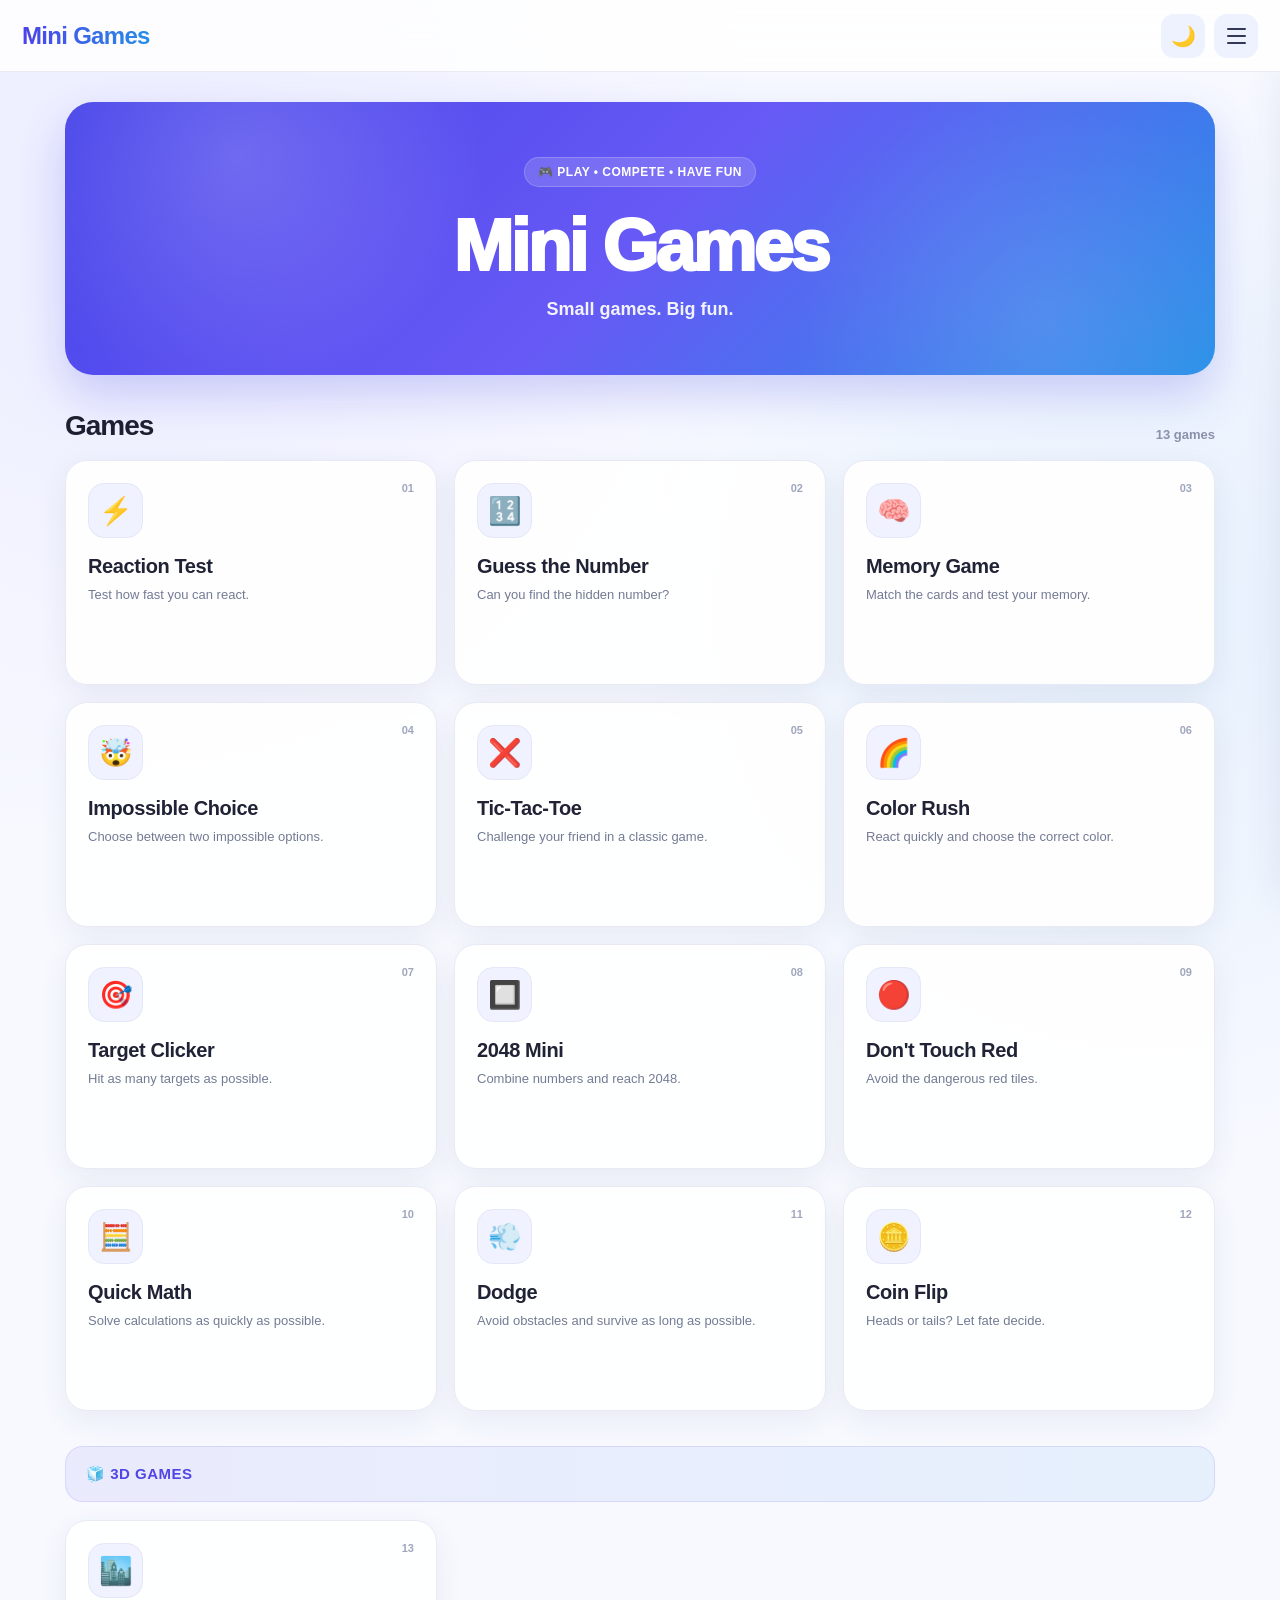
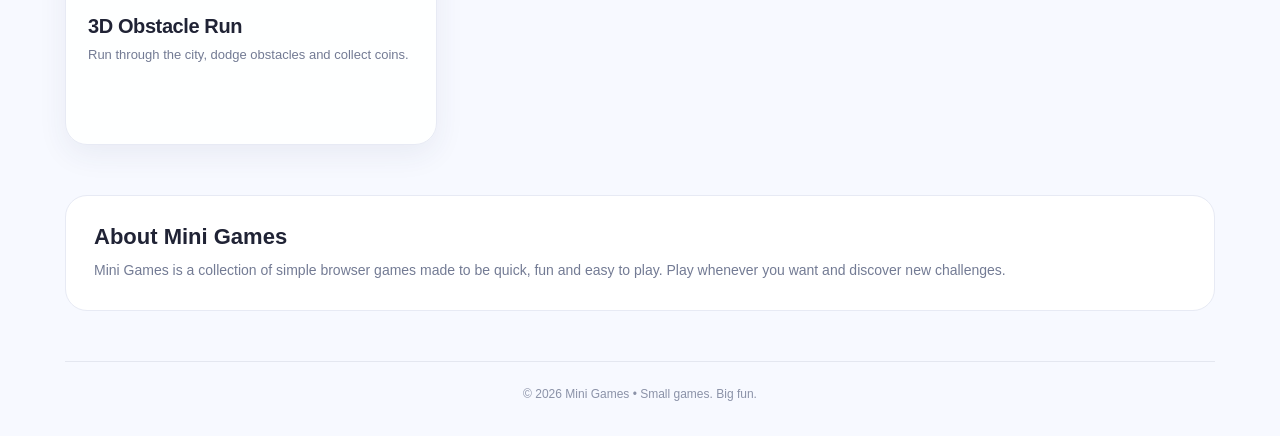
==== commit 8799357a: "Update index.html" ====
--- a/index.html
+++ b/index.html
@@ -27,6 +27,7 @@
         #f7f9ff;
       color: #171a2b;
       min-height: 100vh;
+
       transition:
         background 0.3s ease,
         color 0.3s ease;
@@ -48,7 +49,7 @@
       align-items: center;
       justify-content: space-between;
 
-      background: rgba(255, 255, 255, 0.82);
+      background: rgba(255, 255, 255, 0.84);
       backdrop-filter: blur(18px);
       -webkit-backdrop-filter: blur(18px);
 
@@ -92,8 +93,7 @@
 
       transition:
         background 0.25s ease,
-        transform 0.2s ease,
-        color 0.25s ease;
+        transform 0.2s ease;
     }
 
     .menu-button:hover,
@@ -114,6 +114,7 @@
       height: 2px;
       border-radius: 5px;
       background: #343958;
+
       transition: background 0.3s ease;
     }
 
@@ -135,7 +136,7 @@
 
       padding: 25px 20px;
 
-      background: rgba(255, 255, 255, 0.96);
+      background: rgba(255, 255, 255, 0.97);
       backdrop-filter: blur(20px);
       -webkit-backdrop-filter: blur(20px);
 
@@ -160,8 +161,10 @@
       font-size: 12px;
       font-weight: 800;
       color: #8a91aa;
+
       text-transform: uppercase;
       letter-spacing: 1px;
+
       margin-bottom: 12px;
     }
 
@@ -176,6 +179,7 @@
       color: #555c75;
 
       text-align: left;
+
       font-size: 14px;
       font-weight: 700;
 
@@ -196,13 +200,16 @@
     .category-link.active {
       background: linear-gradient(135deg, #5146e5, #3c91e9);
       color: white;
+
       box-shadow: 0 7px 18px rgba(75, 73, 225, 0.22);
     }
 
     .menu-divider {
       height: 1px;
       background: #e6e9f2;
+
       margin: 20px 0;
+
       transition: background 0.3s ease;
     }
 
@@ -218,8 +225,8 @@
 
     .hero {
       width: min(1150px, calc(100% - 30px));
+
       margin: 30px auto 35px;
-
       padding: 55px 30px;
 
       border-radius: 28px;
@@ -230,19 +237,31 @@
         linear-gradient(135deg, #4542e9, #6759f5, #268fe7);
 
       color: white;
-
       text-align: center;
 
       box-shadow: 0 20px 45px rgba(75, 73, 225, 0.23);
-
-      transition:
-        box-shadow 0.3s ease,
-        filter 0.3s ease;
+    }
+
+    .hero-badge {
+      display: inline-block;
+
+      margin-bottom: 18px;
+      padding: 7px 13px;
+
+      border-radius: 999px;
+
+      background: rgba(255,255,255,0.15);
+      border: 1px solid rgba(255,255,255,0.2);
+
+      font-size: 12px;
+      font-weight: 800;
+      letter-spacing: 0.5px;
     }
 
     .hero h1 {
       font-size: clamp(38px, 7vw, 72px);
       font-weight: 950;
+
       letter-spacing: -3px;
       margin-bottom: 12px;
     }
@@ -253,22 +272,6 @@
       font-weight: 600;
     }
 
-    .hero-badge {
-      display: inline-block;
-
-      margin-bottom: 18px;
-      padding: 7px 13px;
-
-      border-radius: 999px;
-
-      background: rgba(255,255,255,0.15);
-      border: 1px solid rgba(255,255,255,0.2);
-
-      font-size: 12px;
-      font-weight: 800;
-      letter-spacing: 0.5px;
-    }
-
     /* =========================
        GAMES SECTION
     ========================= */
@@ -289,7 +292,9 @@
     .section-header h2 {
       font-size: 28px;
       letter-spacing: -1px;
+
       color: #1d2030;
+
       transition: color 0.3s ease;
     }
 
@@ -297,6 +302,7 @@
       color: #8a91aa;
       font-size: 13px;
       font-weight: 700;
+
       transition: color 0.3s ease;
     }
 
@@ -318,7 +324,7 @@
 
       border-radius: 22px;
 
-      background: rgba(255,255,255,0.92);
+      background: rgba(255,255,255,0.94);
       border: 1px solid #e7eaf4;
 
       box-shadow: 0 10px 30px rgba(43, 54, 100, 0.07);
@@ -338,7 +344,10 @@
 
     .game-card:hover {
       transform: translateY(-6px);
-      box-shadow: 0 17px 35px rgba(43, 54, 100, 0.13);
+
+      box-shadow:
+        0 17px 35px rgba(43, 54, 100, 0.13);
+
       border-color: #cfd5ee;
     }
 
@@ -370,6 +379,7 @@
 
     .game-number {
       position: absolute;
+
       top: 21px;
       right: 22px;
 
@@ -384,6 +394,7 @@
     .game-card h3 {
       font-size: 20px;
       letter-spacing: -0.4px;
+
       margin-bottom: 7px;
 
       color: #202335;
@@ -400,18 +411,6 @@
       transition: color 0.3s ease;
     }
 
-    .coming-soon {
-      margin-top: auto;
-      padding-top: 18px;
-
-      font-size: 11px;
-      font-weight: 900;
-      text-transform: uppercase;
-      letter-spacing: 0.8px;
-
-      color: #8d95ac;
-    }
-
     /* =========================
        3D DIVIDER
     ========================= */
@@ -419,7 +418,7 @@
     .three-d-divider {
       width: 100%;
 
-      margin: 15px 0 28px;
+      margin: 35px 0 18px;
       padding: 18px 20px;
 
       border-radius: 18px;
@@ -435,8 +434,8 @@
 
       font-size: 15px;
       font-weight: 900;
+
       color: #5146e5;
-
       letter-spacing: 0.5px;
 
       transition:
@@ -451,8 +450,8 @@
 
     .about-box {
       width: min(1150px, calc(100% - 30px));
+
       margin: 0 auto 50px;
-
       padding: 28px;
 
       border-radius: 22px;
@@ -468,6 +467,7 @@
     .about-box h2 {
       font-size: 22px;
       margin-bottom: 9px;
+
       color: #202335;
 
       transition: color 0.3s ease;
@@ -476,6 +476,7 @@
     .about-box p {
       font-size: 14px;
       line-height: 1.65;
+
       color: #737b94;
 
       transition: color 0.3s ease;
@@ -518,7 +519,7 @@
     }
 
     body.dark-mode .topbar {
-      background: rgba(15, 21, 40, 0.88);
+      background: rgba(15, 21, 40, 0.90);
       border-color: #202a46;
     }
 
@@ -537,9 +538,11 @@
     }
 
     body.dark-mode .side-menu {
-      background: rgba(13, 19, 37, 0.97);
+      background: rgba(13, 19, 37, 0.98);
       border-color: #202a46;
-      box-shadow: -15px 0 40px rgba(0,0,0,0.35);
+
+      box-shadow:
+        -15px 0 40px rgba(0,0,0,0.35);
     }
 
     body.dark-mode .menu-title {
@@ -552,7 +555,7 @@
 
     body.dark-mode .category-link:hover {
       background: #192440;
-      color: #ffffff;
+      color: white;
     }
 
     body.dark-mode .menu-divider {
@@ -563,11 +566,6 @@
       color: #9aa6c5;
     }
 
-    body.dark-mode .hero {
-      box-shadow: 0 20px 50px rgba(0,0,0,0.35);
-      filter: saturate(1.05);
-    }
-
     body.dark-mode .section-header h2 {
       color: #f2f5ff;
     }
@@ -577,14 +575,18 @@
     }
 
     body.dark-mode .game-card {
-      background: rgba(20, 28, 52, 0.94);
+      background: rgba(20, 28, 52, 0.96);
       border-color: #263250;
-      box-shadow: 0 12px 30px rgba(0,0,0,0.22);
+
+      box-shadow:
+        0 12px 30px rgba(0,0,0,0.22);
     }
 
     body.dark-mode .game-card:hover {
       border-color: #3b4a70;
-      box-shadow: 0 18px 38px rgba(0,0,0,0.32);
+
+      box-shadow:
+        0 18px 38px rgba(0,0,0,0.32);
     }
 
     body.dark-mode .game-icon {
@@ -602,10 +604,6 @@
 
     body.dark-mode .game-card p {
       color: #9ca8c6;
-    }
-
-    body.dark-mode .coming-soon {
-      color: #8c98b6;
     }
 
     body.dark-mode .three-d-divider {
@@ -649,6 +647,7 @@
     }
 
     @media (max-width: 600px) {
+
       .topbar {
         height: 65px;
         padding: 0 14px;
@@ -700,7 +699,10 @@
 
 <body>
 
-  <!-- TOP BAR -->
+  <!-- =========================
+       TOP BAR
+  ========================== -->
+
   <header class="topbar">
 
     <div class="logo">
@@ -709,7 +711,7 @@
 
     <div class="topbar-actions">
 
-      <!-- THEME BUTTON -->
+      <!-- LIGHT / DARK MODE -->
       <button
         class="theme-button"
         id="themeToggle"
@@ -719,7 +721,7 @@
         <span id="themeIcon">🌙</span>
       </button>
 
-      <!-- MENU BUTTON -->
+      <!-- MENU -->
       <button
         class="menu-button"
         id="menuButton"
@@ -738,7 +740,10 @@
   </header>
 
 
-  <!-- SIDE MENU -->
+  <!-- =========================
+       SIDE MENU
+  ========================== -->
+
   <aside class="side-menu" id="sideMenu">
 
     <div class="menu-title">
@@ -780,14 +785,17 @@
     <div class="menu-divider"></div>
 
     <div class="menu-extra">
-      More games are coming soon.<br><br>
-      New games will appear here automatically.
+      13 games available.<br><br>
+      More games can be added anytime.
     </div>
 
   </aside>
 
 
-  <!-- HERO -->
+  <!-- =========================
+       HERO
+  ========================== -->
+
   <section class="hero">
 
     <div class="hero-badge">
@@ -803,15 +811,22 @@
   </section>
 
 
-  <!-- GAMES -->
+  <!-- =========================
+       GAMES
+  ========================== -->
+
   <main class="games-section">
 
     <div class="section-header">
-      <h2>Games</h2>
+
+      <h2>
+        Games
+      </h2>
 
       <div class="game-count" id="gameCount">
-        12 games
+        13 games
       </div>
+
     </div>
 
 
@@ -829,7 +844,9 @@
           ⚡
         </div>
 
-        <h3>Reaction Test</h3>
+        <h3>
+          Reaction Test
+        </h3>
 
         <p>
           Test how fast you can react.
@@ -849,7 +866,9 @@
           🔢
         </div>
 
-        <h3>Guess the Number</h3>
+        <h3>
+          Guess the Number
+        </h3>
 
         <p>
           Can you find the hidden number?
@@ -869,7 +888,9 @@
           🧠
         </div>
 
-        <h3>Memory Game</h3>
+        <h3>
+          Memory Game
+        </h3>
 
         <p>
           Match the cards and test your memory.
@@ -889,7 +910,9 @@
           🤯
         </div>
 
-        <h3>Impossible Choice</h3>
+        <h3>
+          Impossible Choice
+        </h3>
 
         <p>
           Choose between two impossible options.
@@ -909,7 +932,9 @@
           ❌
         </div>
 
-        <h3>Tic-Tac-Toe</h3>
+        <h3>
+          Tic-Tac-Toe
+        </h3>
 
         <p>
           Challenge your friend in a classic game.
@@ -929,7 +954,9 @@
           🌈
         </div>
 
-        <h3>Color Rush</h3>
+        <h3>
+          Color Rush
+        </h3>
 
         <p>
           React quickly and choose the correct color.
@@ -938,7 +965,8 @@
 
 
       <!-- 07 -->
-      <div
+      <a
+        href="games/target-clicker.html"
         class="game-card"
         data-category="reflex"
       >
@@ -948,20 +976,19 @@
           🎯
         </div>
 
-        <h3>Target Clicker</h3>
+        <h3>
+          Target Clicker
+        </h3>
 
         <p>
           Hit as many targets as possible.
         </p>
-
-        <div class="coming-soon">
-          Coming Soon
-        </div>
-      </div>
+      </a>
 
 
       <!-- 08 -->
-      <div
+      <a
+        href="games/2048.html"
         class="game-card"
         data-category="brain"
       >
@@ -971,20 +998,19 @@
           🔲
         </div>
 
-        <h3>2048 Mini</h3>
+        <h3>
+          2048 Mini
+        </h3>
 
         <p>
           Combine numbers and reach 2048.
         </p>
-
-        <div class="coming-soon">
-          Coming Soon
-        </div>
-      </div>
+      </a>
 
 
       <!-- 09 -->
-      <div
+      <a
+        href="games/dont-touch-red.html"
         class="game-card"
         data-category="action"
       >
@@ -994,20 +1020,19 @@
           🔴
         </div>
 
-        <h3>Don't Touch Red</h3>
+        <h3>
+          Don't Touch Red
+        </h3>
 
         <p>
           Avoid the dangerous red tiles.
         </p>
-
-        <div class="coming-soon">
-          Coming Soon
-        </div>
-      </div>
+      </a>
 
 
       <!-- 10 -->
-      <div
+      <a
+        href="games/quick-math.html"
         class="game-card"
         data-category="math"
       >
@@ -1017,20 +1042,19 @@
           🧮
         </div>
 
-        <h3>Quick Math</h3>
+        <h3>
+          Quick Math
+        </h3>
 
         <p>
           Solve calculations as quickly as possible.
         </p>
-
-        <div class="coming-soon">
-          Coming Soon
-        </div>
-      </div>
+      </a>
 
 
       <!-- 11 -->
-      <div
+      <a
+        href="games/dodge.html"
         class="game-card"
         data-category="action"
       >
@@ -1040,20 +1064,19 @@
           💨
         </div>
 
-        <h3>Dodge</h3>
+        <h3>
+          Dodge
+        </h3>
 
         <p>
           Avoid obstacles and survive as long as possible.
         </p>
-
-        <div class="coming-soon">
-          Coming Soon
-        </div>
-      </div>
+      </a>
 
 
       <!-- 12 -->
-      <div
+      <a
+        href="games/coin-flip.html"
         class="game-card"
         data-category="choice"
       >
@@ -1063,21 +1086,22 @@
           🪙
         </div>
 
-        <h3>Coin Flip</h3>
+        <h3>
+          Coin Flip
+        </h3>
 
         <p>
           Heads or tails? Let fate decide.
         </p>
-
-        <div class="coming-soon">
-          Coming Soon
-        </div>
-      </div>
+      </a>
 
     </div>
 
 
-    <!-- 3D GAMES -->
+    <!-- =========================
+         3D GAMES
+    ========================== -->
+
     <div class="three-d-divider">
       🧊 3D GAMES
     </div>
@@ -1097,7 +1121,9 @@
           🏙️
         </div>
 
-        <h3>3D Obstacle Run</h3>
+        <h3>
+          3D Obstacle Run
+        </h3>
 
         <p>
           Run through the city, dodge obstacles and collect coins.
@@ -1109,21 +1135,29 @@
   </main>
 
 
-  <!-- ABOUT -->
+  <!-- =========================
+       ABOUT
+  ========================== -->
+
   <section class="about-box">
 
-    <h2>About Mini Games</h2>
+    <h2>
+      About Mini Games
+    </h2>
 
     <p>
       Mini Games is a collection of simple browser games
-      made to be quick, fun and easy to play. More games
-      are coming soon!
+      made to be quick, fun and easy to play.
+      Play whenever you want and discover new challenges.
     </p>
 
   </section>
 
 
-  <!-- FOOTER -->
+  <!-- =========================
+       FOOTER
+  ========================== -->
+
   <footer>
     © 2026 Mini Games • Small games. Big fun.
   </footer>
@@ -1133,19 +1167,25 @@
 
     /* =========================
        MENU
-    ========================= */
-
-    const menuButton = document.getElementById("menuButton");
-    const sideMenu = document.getElementById("sideMenu");
+    ========================== */
+
+    const menuButton =
+      document.getElementById("menuButton");
+
+    const sideMenu =
+      document.getElementById("sideMenu");
+
 
     menuButton.addEventListener("click", () => {
+
       sideMenu.classList.toggle("open");
+
     });
 
 
     /* =========================
        CATEGORY FILTER
-    ========================= */
+    ========================== */
 
     const categoryLinks =
       document.querySelectorAll(".category-link");
@@ -1161,26 +1201,37 @@
 
       let visibleGames = 0;
 
+
       gameCards.forEach(card => {
 
         const cardCategory =
           card.dataset.category;
+
 
         if (
           category === "all" ||
           cardCategory === category
         ) {
+
           card.classList.remove("hidden");
+
           visibleGames++;
+
         } else {
+
           card.classList.add("hidden");
+
         }
 
       });
+
 
       gameCount.textContent =
         visibleGames +
-        (visibleGames === 1 ? " game" : " games");
+        (visibleGames === 1
+          ? " game"
+          : " games");
+
     }
 
 
@@ -1189,16 +1240,22 @@
       button.addEventListener("click", () => {
 
         categoryLinks.forEach(item => {
+
           item.classList.remove("active");
+
         });
 
+
         button.classList.add("active");
+
 
         filterGames(
           button.dataset.category
         );
 
+
         sideMenu.classList.remove("open");
+
 
         window.scrollTo({
           top: 0,
@@ -1212,7 +1269,7 @@
 
     /* =========================
        LIGHT / DARK MODE
-    ========================= */
+    ========================== */
 
     const themeToggle =
       document.getElementById("themeToggle");
@@ -1225,14 +1282,19 @@
 
       const isDark =
         theme === "dark";
+
 
       document.body.classList.toggle(
         "dark-mode",
         isDark
       );
 
+
       themeIcon.textContent =
-        isDark ? "☀️" : "🌙";
+        isDark
+          ? "☀️"
+          : "🌙";
+
 
       themeToggle.setAttribute(
         "aria-label",
@@ -1241,6 +1303,7 @@
           : "Switch to dark mode"
       );
 
+
       themeToggle.setAttribute(
         "title",
         isDark
@@ -1248,10 +1311,12 @@
           : "Switch to dark mode"
       );
 
+
       localStorage.setItem(
         "miniGamesTheme",
         theme
       );
+
     }
 
 
@@ -1277,8 +1342,11 @@
             "dark-mode"
           );
 
+
         applyTheme(
-          isDark ? "light" : "dark"
+          isDark
+            ? "light"
+            : "dark"
         );
 
       }
@@ -1287,7 +1355,7 @@
 
     /* =========================
        START
-    ========================= */
+    ========================== */
 
     filterGames("all");
 
